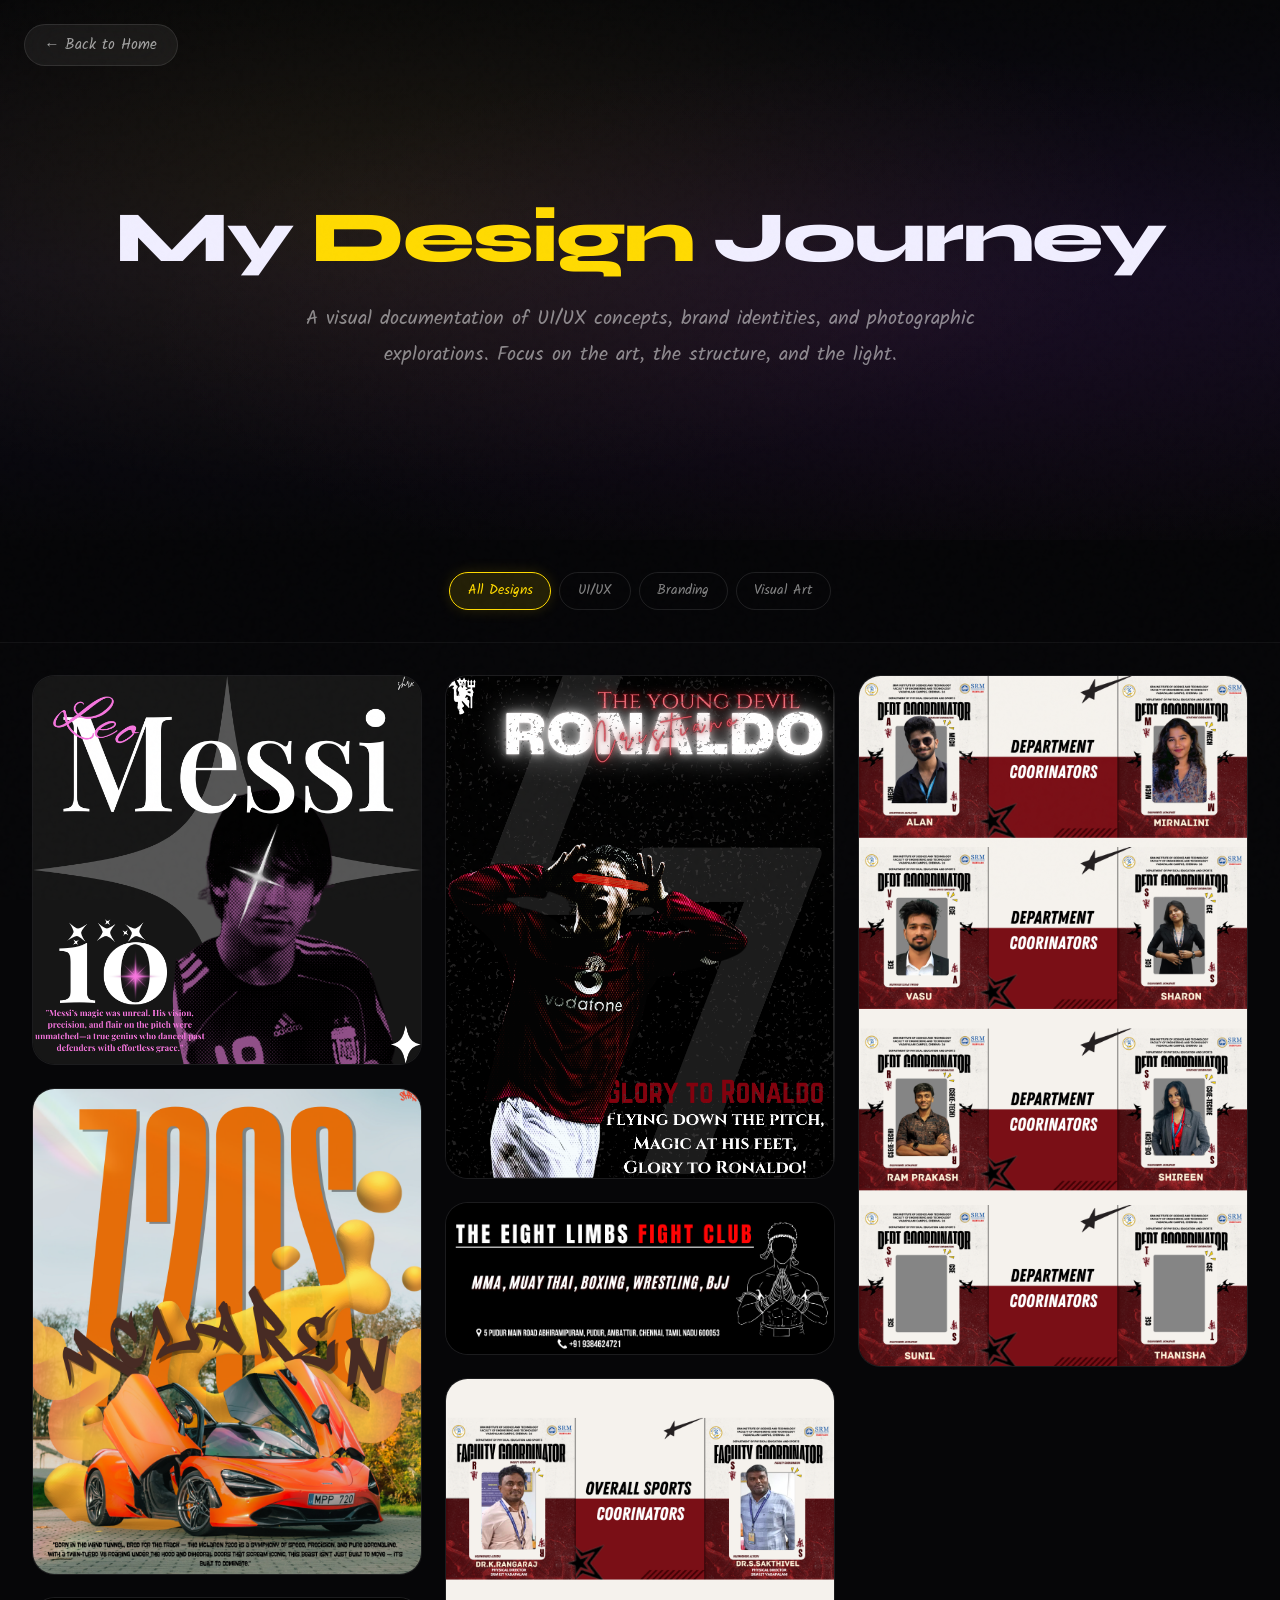
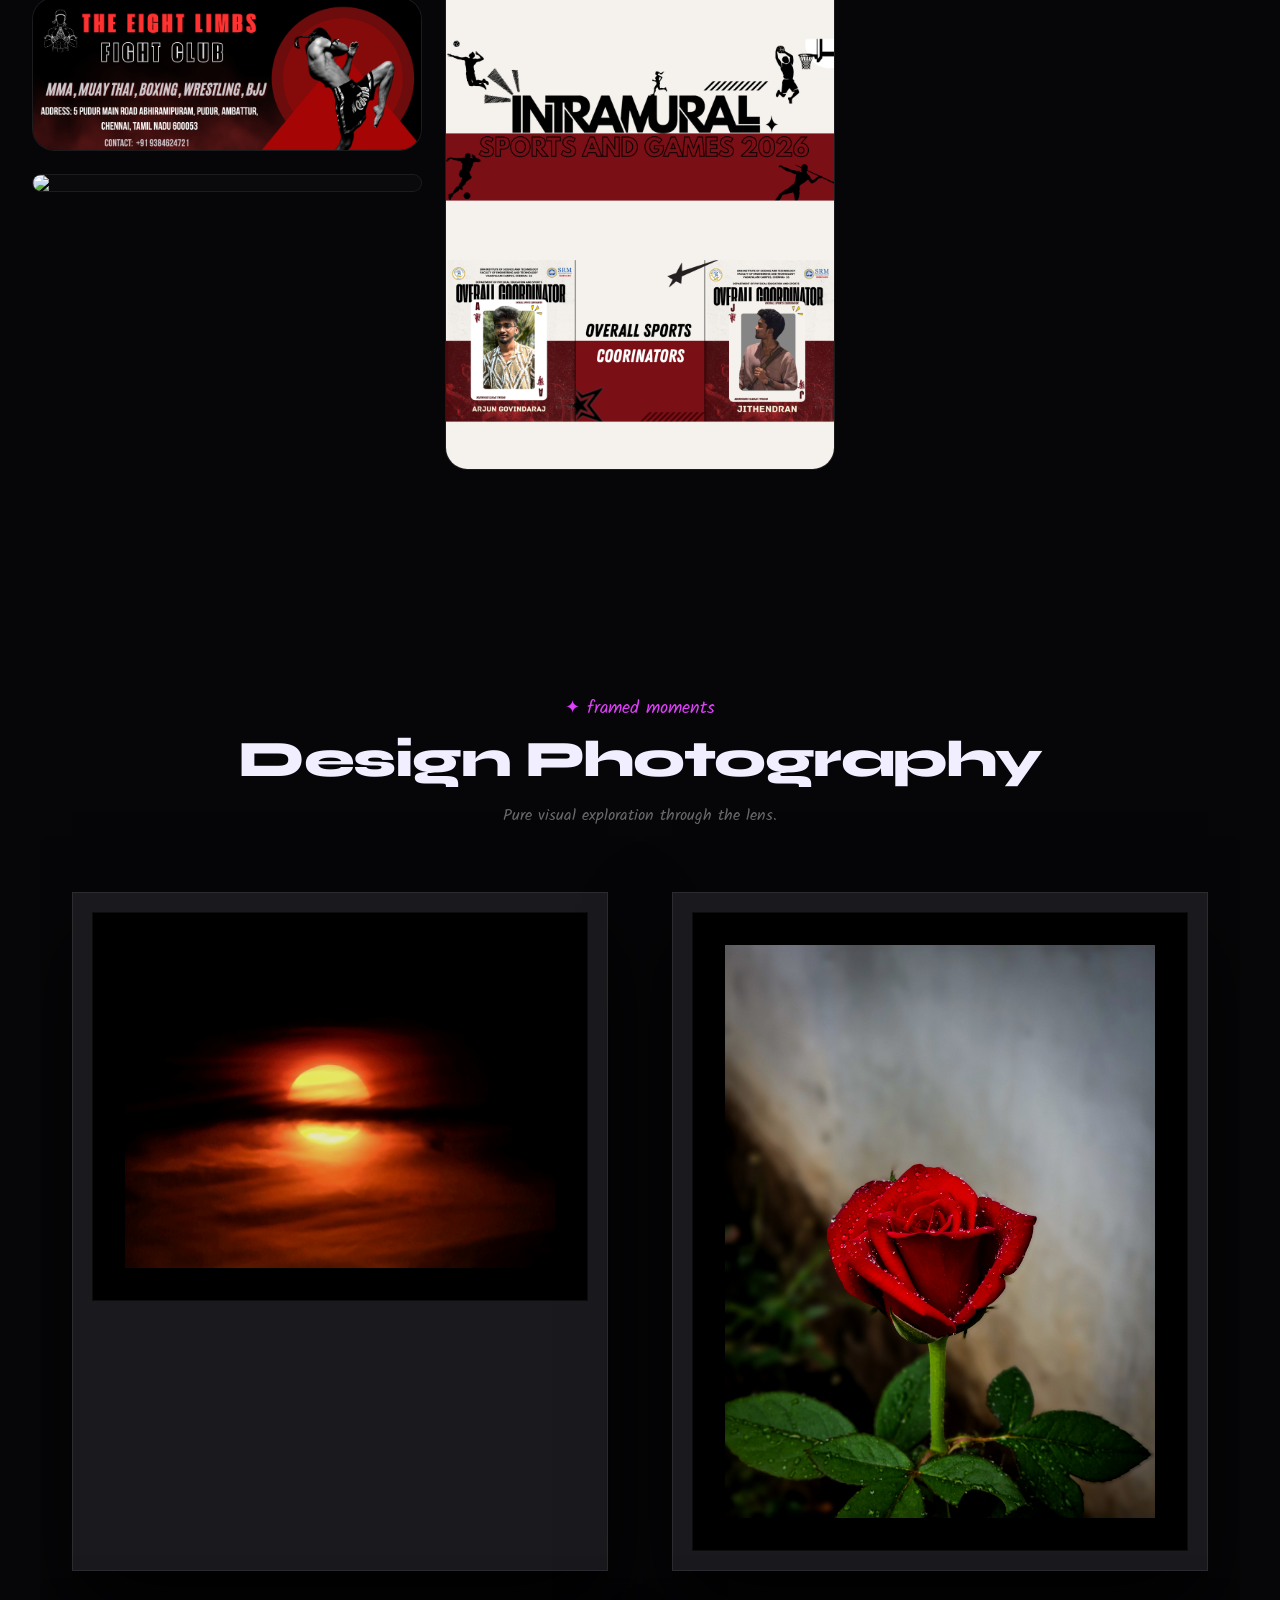
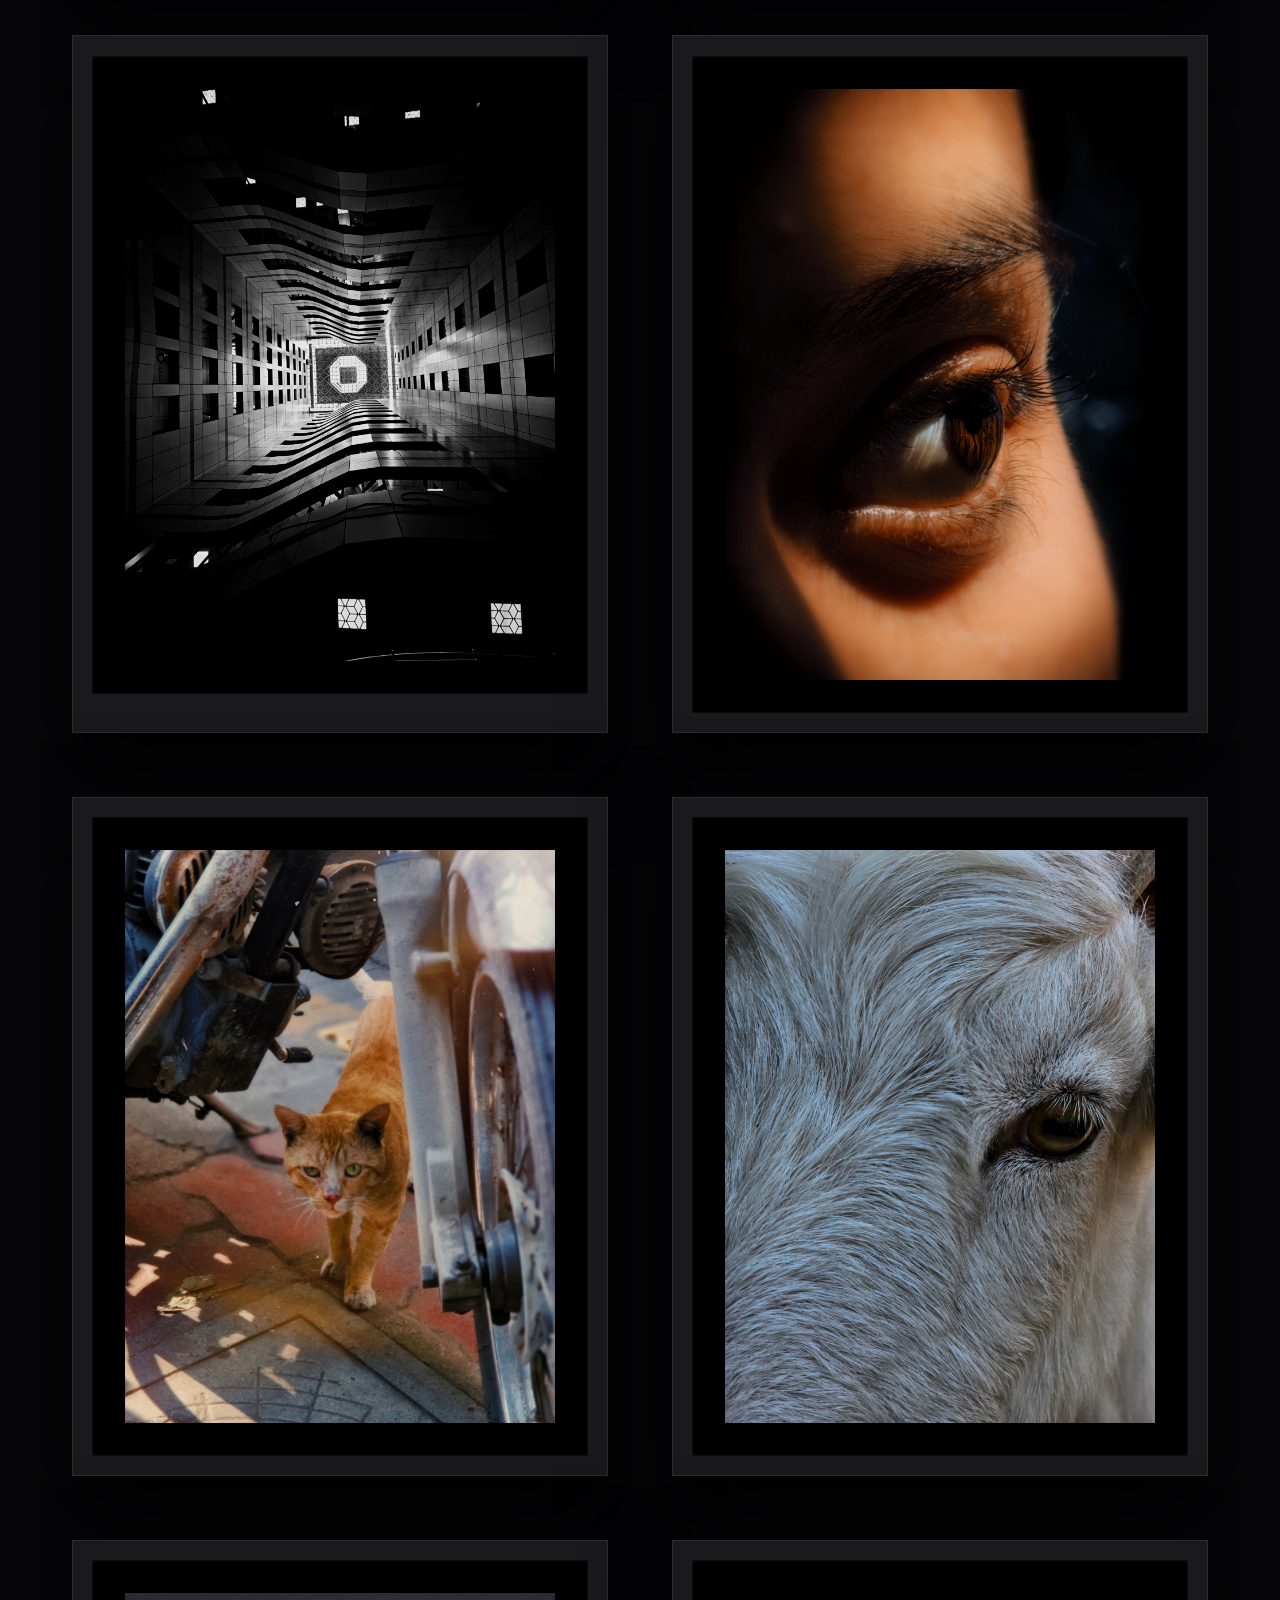
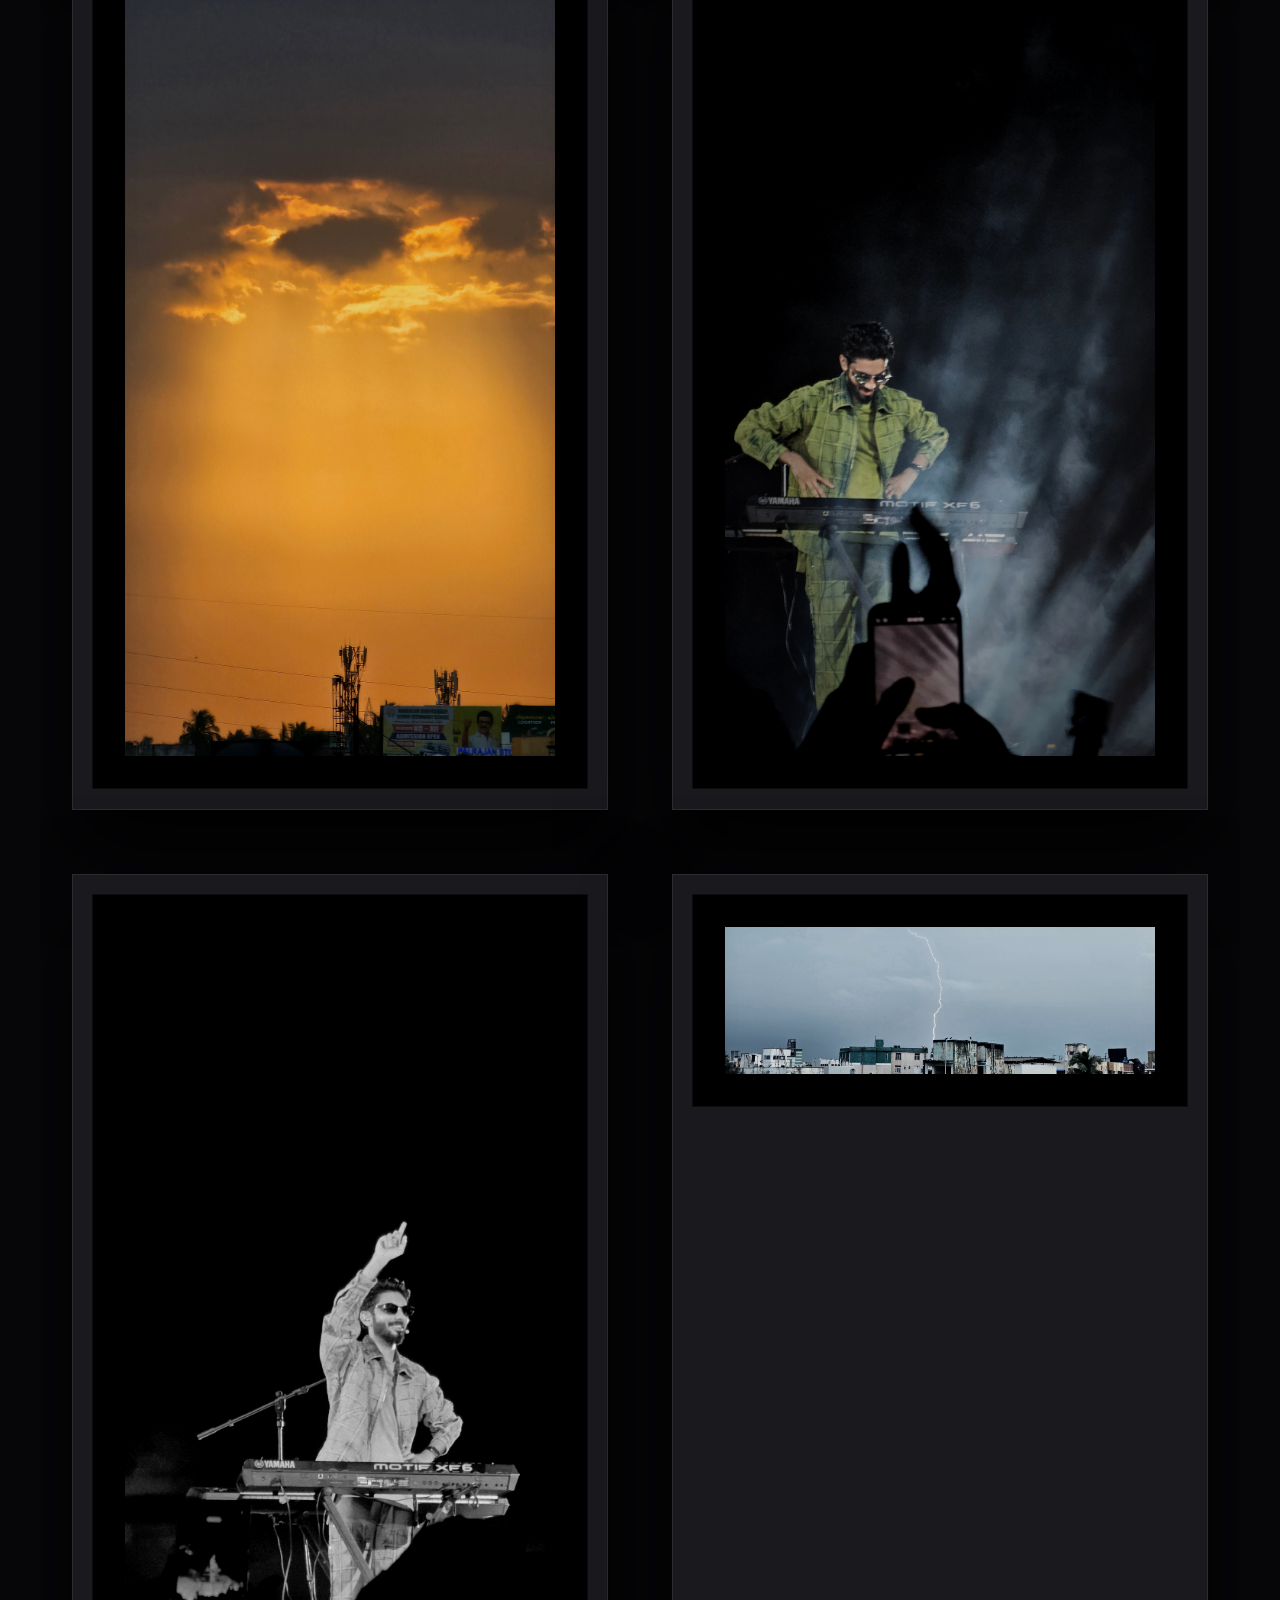
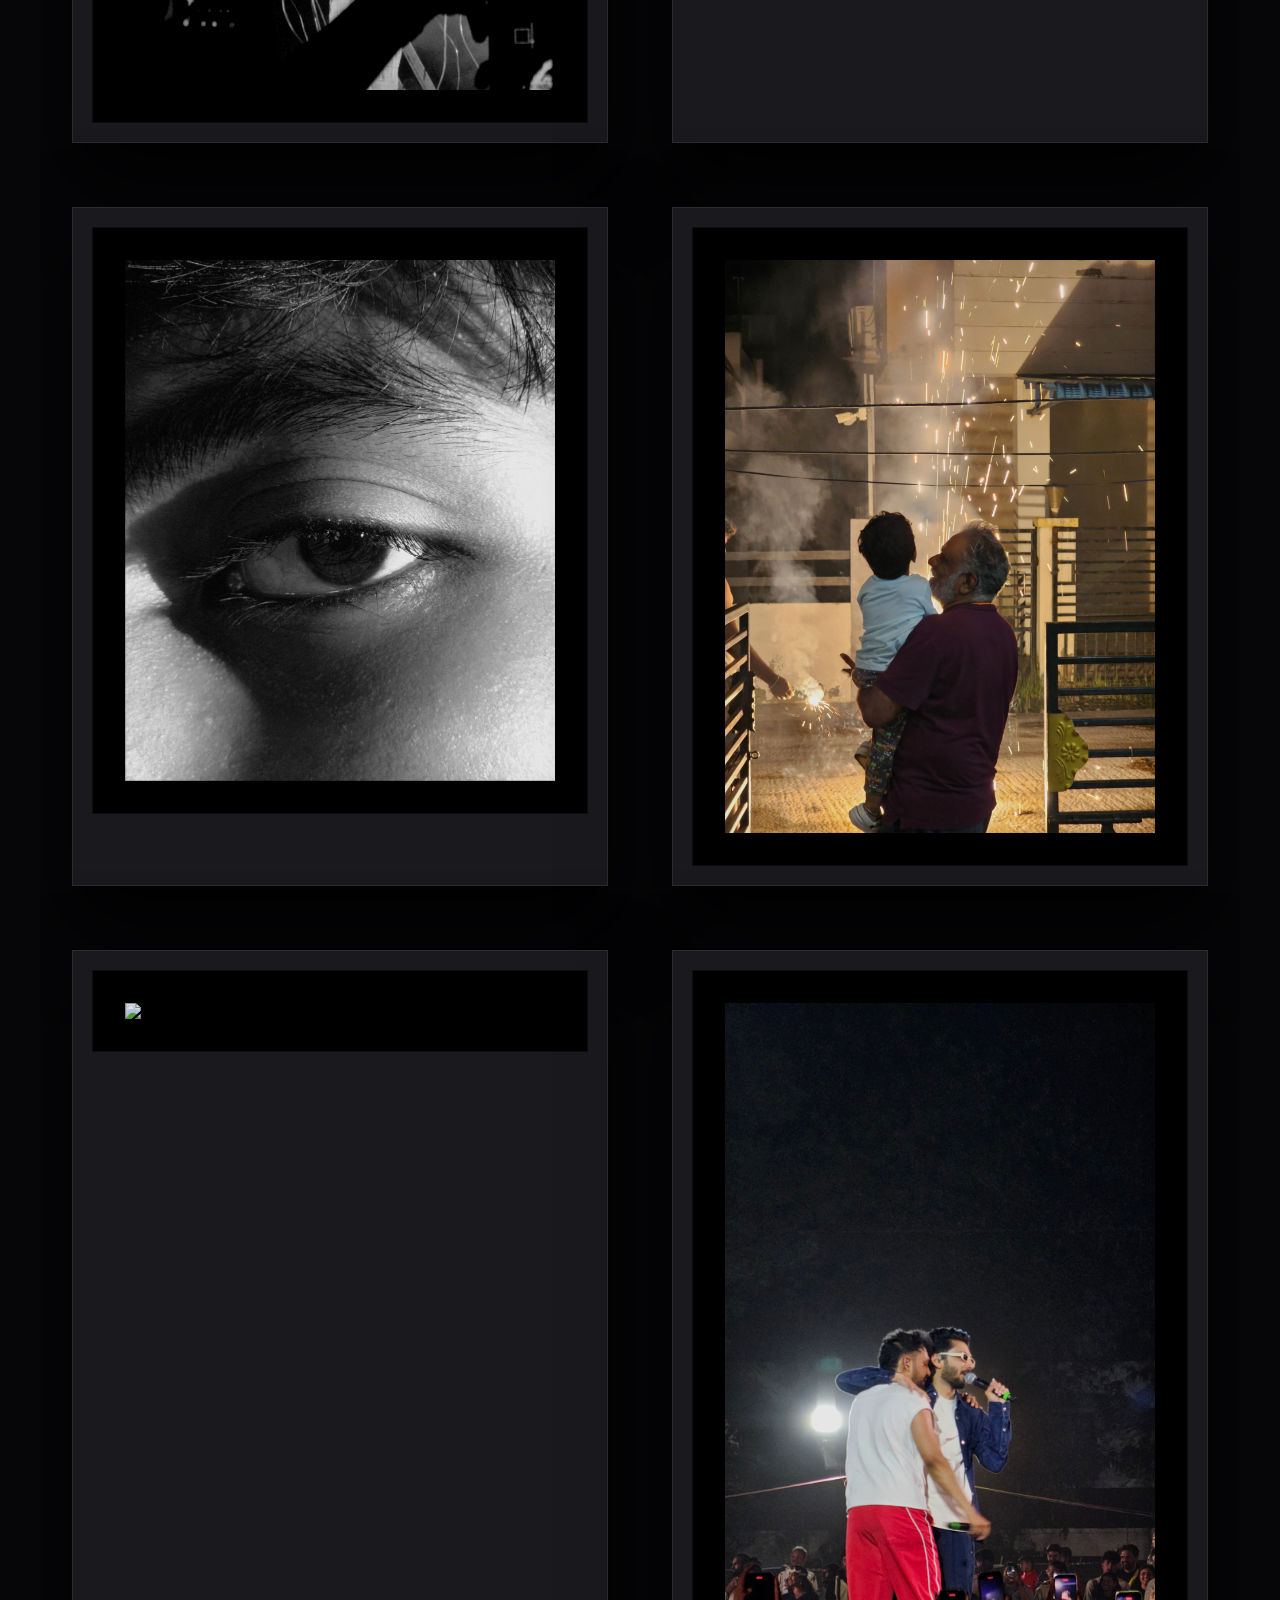
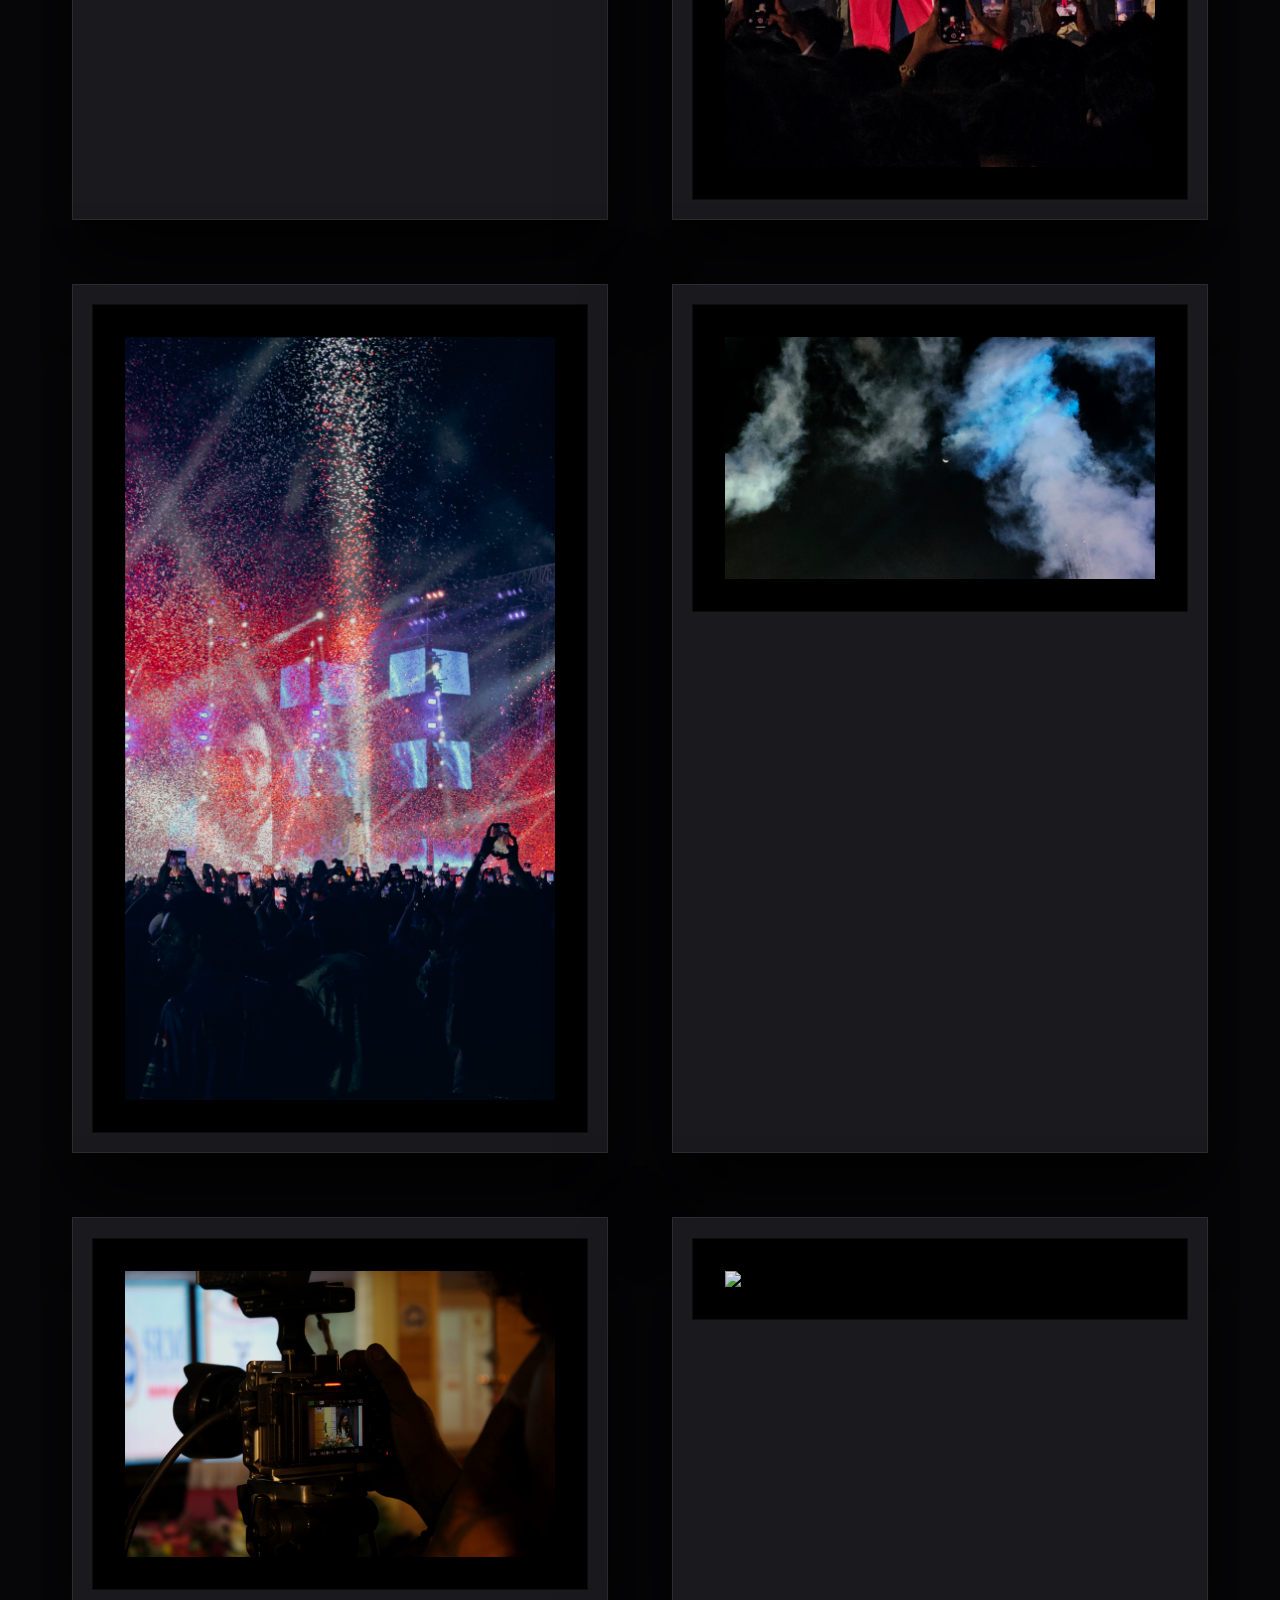
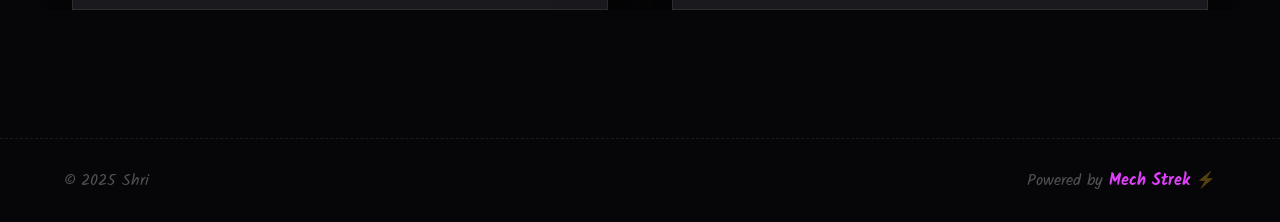
==== designs.html @ 0ef5776b "first commit" ====
<!DOCTYPE html>
<html lang="en">

<head>
  <meta charset="UTF-8">
  <meta name="viewport" content="width=device-width, initial-scale=1.0">
  <title>Shri — Design Portfolio</title>
  <meta name="description" content="Explore Shri's design portfolio — UI/UX projects, brand identities, and visual explorations.">
  <link href="https://fonts.googleapis.com/css2?family=Kalam:wght@400;700&family=Syne:wght@500;700;800&display=swap" rel="stylesheet">
  <link rel="stylesheet" href="style.css">
  <style>
    /* ═══ DESIGN PAGE SPECIFIC ═══ */
    .design-hero {
      min-height: 60vh;
      display: flex;
      align-items: center;
      justify-content: center;
      text-align: center;
      position: relative;
      overflow: hidden;
      background: linear-gradient(180deg, #060608 0%, #0d0a18 50%, #060608 100%);
    }
    .design-hero::before {
      content: '';
      position: absolute;
      inset: 0;
      background: radial-gradient(ellipse at 30% 40%, rgba(255,218,0,.08) 0%, transparent 60%),
                  radial-gradient(ellipse at 70% 60%, rgba(224,64,251,.06) 0%, transparent 60%);
    }
    .design-hero-inner {
      position: relative;
      z-index: 10;
      padding: 6rem 2rem 4rem;
      animation: fadeSlideUp .8s ease .3s both;
    }
    .design-hero-inner h1 {
      font-family: 'Syne', sans-serif;
      font-size: clamp(2.5rem, 6vw, 4.5rem);
      font-weight: 800;
      letter-spacing: -.03em;
      line-height: 1.08;
      margin-bottom: 1.5rem;
    }
    .design-hero-inner p {
      font-family: 'Kalam', cursive;
      font-size: 1.25rem;
      color: rgba(255,255,255,.5);
      max-width: 700px;
      margin: 0 auto;
      line-height: 1.8;
    }
    .back-link {
      position: fixed;
      top: 1.5rem;
      left: 1.5rem;
      z-index: 200;
      display: inline-flex;
      align-items: center;
      gap: .4rem;
      padding: .5rem 1.2rem;
      border-radius: 100px;
      background: rgba(255,255,255,.06);
      border: 1.5px solid rgba(255,255,255,.1);
      backdrop-filter: blur(20px);
      font-family: 'Kalam', cursive;
      font-size: .95rem;
      color: rgba(255,255,255,.6);
      text-decoration: none;
      transition: all .25s ease;
    }
    .back-link:hover {
      background: rgba(255,255,255,.12);
      color: #fff;
      border-color: rgba(255,255,255,.25);
    }

    /* ═══ FILTER TABS ═══ */
    .filter-bar {
      display: flex;
      justify-content: center;
      gap: .5rem;
      padding: 2rem 1rem;
      flex-wrap: wrap;
      position: sticky;
      top: 0;
      z-index: 100;
      background: rgba(6,6,8,.85);
      backdrop-filter: blur(20px);
      border-bottom: 1px solid rgba(255,255,255,.05);
    }
    .filter-tab {
      padding: .4rem 1.1rem;
      border-radius: 100px;
      border: 1.5px solid rgba(255,255,255,.1);
      background: transparent;
      color: rgba(255,255,255,.5);
      font-family: 'Kalam', cursive;
      font-size: .9rem;
      cursor: pointer;
      transition: all .25s ease;
    }
    .filter-tab:hover {
      border-color: rgba(255,218,0,.4);
      color: #ffda00;
    }
    .filter-tab.active {
      background: rgba(255,218,0,.12);
      border-color: #ffda00;
      color: #ffda00;
      box-shadow: 0 0 14px rgba(255,218,0,.15);
    }

    /* ═══ MASONRY GRID ═══ */
    .design-gallery {
      max-width: 1300px;
      margin: 0 auto;
      padding: 2rem 2rem 6rem;
      columns: 3;
      column-gap: 1.4rem;
    }
    .design-card {
      break-inside: avoid;
      margin-bottom: 1.4rem;
      border: 1.5px solid rgba(255,255,255,.07);
      border-radius: 1.4rem;
      overflow: hidden;
      background: rgba(255,255,255,.02);
      transition: all .35s cubic-bezier(.23,1,.32,1);
      cursor: pointer;
      position: relative;
    }
    .design-card:hover {
      border-color: rgba(255,218,0,.3);
      transform: translateY(-6px);
      box-shadow: 0 20px 50px rgba(0,0,0,.4), 0 0 30px rgba(255,218,0,.06);
    }

    .design-visual {
      position: relative;
      overflow: hidden;
    }
    .design-visual img {
      width: 100%;
      display: block;
      transition: transform .6s cubic-bezier(.23,1,.32,1);
    }
    .design-card:hover .design-visual img {
      transform: scale(1.08);
    }

    /* ═══ PHOTO SECTION & FRAMES ═══ */
    .photo-section {
      max-width: 1200px;
      margin: 8rem auto;
      padding: 0 2rem;
    }
    .photo-grid {
      display: grid;
      grid-template-columns: repeat(auto-fill, minmax(340px, 1fr));
      gap: 4rem;
      margin-top: 4rem;
    }
    .photo-frame {
      background: #1a1a1e;
      padding: 1.2rem;
      border: 1px solid rgba(255,255,255,0.08);
      box-shadow: 0 40px 80px rgba(0,0,0,0.7);
      transition: all .5s cubic-bezier(0.23, 1, 0.32, 1);
      position: relative;
    }
    .photo-frame:hover {
      transform: translateY(-15px) scale(1.02) rotate(1deg);
      border-color: rgba(255,218,0,0.2);
    }
    .photo-inner {
      position: relative;
      background: #000;
      padding: 2rem;
      border: 1px solid rgba(255,255,255,0.05);
      overflow: hidden;
    }
    .photo-inner::after {
      content: '';
      position: absolute;
      inset: 0;
      box-shadow: inset 0 0 40px rgba(0,0,0,0.4);
      pointer-events: none;
    }
    .photo-frame img {
      width: 100%;
      height: auto;
      display: block;
      transition: all .6s ease;
      filter: contrast(1.05) brightness(0.9);
    }
    .photo-frame:hover img {
      filter: contrast(1.1) brightness(1.1);
      transform: scale(1.03);
    }

    /* ═══ RESPONSIVE ═══ */
    @media (max-width: 900px) {
      .design-gallery { columns: 2; padding: 2rem 1.5rem; }
      .photo-grid { grid-template-columns: repeat(auto-fill, minmax(280px, 1fr)); gap: 2.5rem; }
      .design-hero-inner { padding: 6rem 1.5rem 3rem; }
    }
    @media (max-width: 768px) {
      .back-link {
        top: auto;
        bottom: 1.5rem;
        left: 50%;
        transform: translateX(-50%);
        box-shadow: 0 10px 30px rgba(0,0,0,0.4);
      }
    }
    @media (max-width: 600px) {
      .design-gallery { columns: 1; padding: 1rem; }
      .design-hero-inner { padding: 5rem 1.2rem 3rem; }
      .design-hero-inner h1 { font-size: 2.5rem; }
      .photo-grid { grid-template-columns: 1fr; gap: 2rem; }
      .photo-frame { padding: 0.8rem; }
      .photo-inner { padding: 1.2rem; }
    }
  </style>
</head>

<body>
  <a href="index.html" class="back-link">← Back to Home</a>

  <!-- HERO -->
  <section class="design-hero">
    <div class="design-hero-inner">
      <h1>My <span style="color:#ffda00">Design</span> Journey</h1>
      <p>A visual documentation of UI/UX concepts, brand identities, and photographic explorations. Focus on the art, the structure, and the light.</p>
    </div>
  </section>

  <!-- FILTER -->
  <div class="filter-bar">
    <button class="filter-tab active" data-filter="all">All Designs</button>
    <button class="filter-tab" data-filter="uiux">UI/UX</button>
    <button class="filter-tab" data-filter="brand">Branding</button>
    <button class="filter-tab" data-filter="visual">Visual Art</button>
  </div>

  <!-- GALLERY -->
  <div class="design-gallery" id="design-gallery"></div>

  <!-- PHOTO SECTION -->
  <section class="photo-section">
    <div style="text-align: center; margin-bottom: 3rem;">
      <p class="sec-label">✦ framed moments</p>
      <h2 class="sec-title" style="margin-bottom: 1rem;">Design Photography</h2>
      <p style="color: rgba(255,255,255,0.4); font-family: 'Kalam', cursive;">Pure visual exploration through the lens.</p>
    </div>
    <div class="photo-grid" id="photo-grid"></div>
  </section>

  <footer>
    <span>© 2025 Shri</span>
    <span>Powered by <strong style="color:#e040fb">Mech Strek</strong> ⚡</span>
  </footer>

  <script>
    const designs = [
      // REAL ASSETS
      { cat:'visual', img:'designs.photos/Messi.png' },
      { cat:'visual', img:'designs.photos/mclaren.png' },
      { cat:'visual', img:'designs.photos/vidra aala.png' },
      { cat:'brand', img:'designs.photos/hanging banner.png' },
      { cat:'visual', img:'designs.photos/The young devil.png' },
      { cat:'visual', img:'designs.photos/Final.png' },
      { cat:'brand', img:'designs.photos/1.png' },
      { cat:'brand', img:'designs.photos/2.png' },
      
      // PHOTOS
      { cat:'photo', img:'photos1/20241222_173241.jpg' },
      { cat:'photo', img:'photos1/20241230_102527.jpg' },
      { cat:'photo', img:'photos1/20250131_103643(0).jpg' },
      { cat:'photo', img:'photos1/20250203_152946.jpg' },
      { cat:'photo', img:'photos1/20250310_164525.jpg' },
      { cat:'photo', img:'photos1/20250621_140649.jpg' },
      { cat:'photo', img:'photos1/20250716_180729.jpg' },
      { cat:'photo', img:'photos1/20250823_210534.jpg' },
      { cat:'photo', img:'photos1/20250823_210929.jpg' },
      { cat:'photo', img:'photos1/20251006_162148.jpg' },
      { cat:'photo', img:'photos1/20251015_185404.jpg' },
      { cat:'photo', img:'photos1/20251018_203905.jpg' },
      { cat:'photo', img:'photos1/20251217_173001.jpg' },
      { cat:'photo', img:'photos1/20260307_213810(1).jpg' },
      { cat:'photo', img:'photos1/20260308_090333.jpg' },
      { cat:'photo', img:'photos1/20260322_193114.jpg' },
      { cat:'photo', img:'photos1/IMG_1896.JPG' },
      { cat:'photo', img:'photos1/retouch_2025031521580637.jpg' },
    ];

    const gallery = document.getElementById('design-gallery');
    const photoGrid = document.getElementById('photo-grid');

    function renderDesigns(filter) {
      gallery.innerHTML = '';
      const nonPhotos = designs.filter(d => d.cat !== 'photo');
      const filtered = filter === 'all' ? nonPhotos : nonPhotos.filter(d => d.cat === filter);
      
      filtered.forEach((d, i) => {
        const card = document.createElement('div');
        card.className = 'design-card';
        card.style.animation = `fadeSlideUp .6s ease ${i * 0.08}s both`;
        
        card.innerHTML = `
          <div class="design-visual">
            <img src="${d.img}" loading="lazy">
          </div>`;
        gallery.appendChild(card);
      });
    }

    function renderPhotos() {
        photoGrid.innerHTML = '';
        const photos = designs.filter(d => d.cat === 'photo');
        photos.forEach((p, i) => {
            const frame = document.createElement('div');
            frame.className = 'photo-frame';
            frame.style.animation = `fadeSlideUp .8s ease ${i * 0.12}s both`;
            
            frame.innerHTML = `
                <div class="photo-inner">
                    <img src="${p.img}" loading="lazy">
                </div>
            `;
            photoGrid.appendChild(frame);
        });
    }

    renderDesigns('all');
    renderPhotos();

    // Filter tabs
    document.querySelectorAll('.filter-tab').forEach(tab => {
      tab.addEventListener('click', () => {
        document.querySelectorAll('.filter-tab').forEach(t => t.classList.remove('active'));
        tab.classList.add('active');
        renderDesigns(tab.dataset.filter);
      });
    });

    // Interaction effects
    gallery.addEventListener('mousemove', e => {
      const card = e.target.closest('.design-card');
      if (!card) return;
      const r = card.getBoundingClientRect();
      const x = (e.clientX - r.left) / r.width;
      const y = (e.clientY - r.top) / r.height;
      card.style.transform = `translateY(-6px) perspective(600px) rotateX(${(y-.5)*-6}deg) rotateY(${(x-.5)*6}deg)`;
    });
    gallery.addEventListener('mouseleave', e => {
      const card = e.target.closest('.design-card');
      if (card) card.style.transform = '';
    }, true);
  </script>
</body>
</html>
---- style.css ----
/* ═══════════════════════════════════════════════════
   RESET & BASE
   ═══════════════════════════════════════════════════ */
*,*::before,*::after{box-sizing:border-box;margin:0;padding:0}
html{scroll-behavior:smooth}
body{
  background:#060608;
  color:#f0eeff;
  font-family:'Syne',sans-serif;
  overflow-x:hidden;
}

/* ─── CURSOR ─── */
#dot,#ring{
  position:fixed;border-radius:50%;
  pointer-events:none;z-index:9999;
  top:0;left:0;will-change:transform;
  transition:width .25s, height .25s, margin .25s, border-color .25s;
}
#dot{width:10px;height:10px;background:#fff;margin:-5px 0 0 -5px;mix-blend-mode:difference}
#ring{width:36px;height:36px;border:1.5px solid rgba(255,255,255,.4);margin:-18px 0 0 -18px}

/* ─── PARTICLE TRAIL OVERLAY ─── */
#trail-canvas{
  position:fixed;inset:0;width:100%;height:100%;
  pointer-events:none;z-index:9998;
}

/* ─── NAV ─── */
nav{
  position:fixed;top:1.4rem;left:50%;transform:translateX(-50%);
  z-index:200;display:flex;gap:.35rem;
  background:rgba(255,255,255,.05);
  border:1.5px solid rgba(255,255,255,.08);
  border-radius:100px;padding:.45rem .75rem;
  backdrop-filter:blur(24px);-webkit-backdrop-filter:blur(24px);
  box-shadow:0 8px 32px rgba(0,0,0,.3);
}
nav a{
  padding:.35rem .95rem;border-radius:100px;
  font-family:'Syne',sans-serif;font-size:.8rem;font-weight:700;
  color:rgba(255,255,255,.5);text-decoration:none;
  transition:all .25s ease;white-space:nowrap;
}
nav a:hover{background:rgba(255,255,255,.13);color:#fff}
nav a.nav-active{
  background:rgba(224,64,251,.15);
  color:#e040fb;
  box-shadow:0 0 14px rgba(224,64,251,.2);
}

/* ═══════════════════════════════════════════════════
   HERO
   ═══════════════════════════════════════════════════ */
#hero{position:relative;height:100vh;min-height:600px;overflow:hidden;display:flex;align-items:center}
#cv{position:absolute;inset:0;width:100%;height:100%}
.sparks{position:absolute;inset:0;pointer-events:none}
.sp{position:absolute;background:#fff;border-radius:50%;animation:twink var(--d,3s) var(--dl,0s) ease-in-out infinite}
@keyframes twink{0%,100%{opacity:0;transform:scale(.4)}50%{opacity:.8;transform:scale(1)}}

.hero-inner{
  position:relative;z-index:10;
  padding:0 4rem;max-width:1200px;width:100%;
}
.hero-eyebrow{
  font-family:'Kalam',cursive;font-size:1.3rem;
  color:rgba(255,255,255,.5);margin-bottom:.6rem;
  animation:fadeSlideUp .8s ease .3s both;
}
h1.hero-name{
  font-family:'Syne',sans-serif;
  font-size:clamp(3rem,8vw,6.5rem);
  font-weight:800;line-height:1.0;letter-spacing:-.03em;
  color:#fff;margin-bottom:.9rem;
  animation:fadeSlideUp .8s ease .5s both;
}
.hero-sub{
  font-family:'Kalam',cursive;
  font-size:clamp(1.3rem,3vw,2rem);
  color:rgba(255,255,255,.72);
  margin-bottom:2.8rem;
  position:relative;display:inline-block;
  animation:fadeSlideUp .8s ease .7s both;
  min-height:2.5rem;
}
.hero-sub svg{position:absolute;bottom:-10px;left:0;width:100%;overflow:visible}
.hero-btns{display:flex;gap:1rem;flex-wrap:wrap;animation:fadeSlideUp .8s ease .9s both}

/* Typed cursor blink */
#typed-text{
  border-right:2px solid rgba(255,218,0,.7);
  padding-right:4px;
  animation:blink-cursor .75s step-end infinite;
}
@keyframes blink-cursor{50%{border-color:transparent}}

.btn{
  padding:.75rem 1.8rem;border-radius:100px;
  font-family:'Kalam',cursive;font-size:1.1rem;font-weight:700;
  text-decoration:none;display:inline-block;
  transition:transform .18s,box-shadow .18s,background .25s;
  position:relative;overflow:hidden;
}
.btn::after{
  content:'';position:absolute;inset:0;
  background:linear-gradient(120deg,transparent 30%,rgba(255,255,255,.15) 50%,transparent 70%);
  transform:translateX(-100%);
  transition:transform .5s ease;
}
.btn:hover::after{transform:translateX(100%)}
.btn:hover{transform:translateY(-3px) rotate(-1deg)}
.btn-w{background:#fff;color:#000;box-shadow:4px 4px 0 rgba(255,255,255,.25)}
.btn-w:hover{box-shadow:6px 6px 0 rgba(255,255,255,.35)}
.btn-o{background:transparent;color:#fff;border:2px solid rgba(255,255,255,.35);box-shadow:4px 4px 0 rgba(255,255,255,.08)}
.btn-o:hover{border-color:rgba(255,255,255,.75)}

/* Entrance animations */
@keyframes fadeSlideUp{
  from{opacity:0;transform:translateY(30px)}
  to{opacity:1;transform:translateY(0)}
}

.doodle-char{
  position:absolute;bottom:0;right:4rem;
  width:clamp(150px,20vw,295px);z-index:10;
  transition:filter .3s ease;
  cursor:pointer;
}
.doodle-char:hover{
  filter:drop-shadow(0 0 20px rgba(224,64,251,.4));
}

.scroll-hint{
  position:absolute;bottom:2rem;left:50%;transform:translateX(-50%);
  z-index:10;display:flex;flex-direction:column;align-items:center;gap:.4rem;
  animation:fadeSlideUp 1s ease 1.2s both;
}
.scroll-hint span{font-family:'Kalam',cursive;font-size:.9rem;color:rgba(255,255,255,.35)}
.scroll-line{width:1px;height:32px;background:linear-gradient(to bottom,rgba(255,255,255,.4),transparent);animation:sline 2s ease-in-out infinite}
@keyframes sline{0%{transform:scaleY(0);transform-origin:top}50%{transform:scaleY(1);transform-origin:top}51%{transform:scaleY(1);transform-origin:bottom}100%{transform:scaleY(0);transform-origin:bottom}}

/* ═══════════════════════════════════════════════════
   DIVIDER
   ═══════════════════════════════════════════════════ */
.dv{width:100%;height:1px;background:linear-gradient(90deg,transparent,rgba(255,255,255,.08),transparent)}

/* ═══════════════════════════════════════════════════
   SECTION COMMONS
   ═══════════════════════════════════════════════════ */
section{position:relative;overflow:hidden}
.wrap{max-width:1200px;margin:0 auto;padding:7rem 4rem}
.sec-label{
  font-family:'Kalam',cursive;font-size:1.1rem;color:#e040fb;margin-bottom:.6rem;
}
.sec-title{
  font-family:'Syne',sans-serif;
  font-size:clamp(2rem,4.5vw,3.2rem);font-weight:800;
  letter-spacing:-.03em;line-height:1.08;margin-bottom:3.5rem;
}
.blob{position:absolute;border-radius:50%;pointer-events:none;filter:blur(90px);transition:transform .8s ease}

/* ═══════════════════════════════════════════════════
   SCROLL REVEAL SYSTEM
   ═══════════════════════════════════════════════════ */
.reveal{
  opacity:0;
  transform:translateY(40px);
  transition:opacity .7s cubic-bezier(.23,1,.32,1), transform .7s cubic-bezier(.23,1,.32,1);
}
.reveal.revealed{
  opacity:1;
  transform:translateY(0);
}

/* ═══════════════════════════════════════════════════
   STATS BAR
   ═══════════════════════════════════════════════════ */
.stats-bar{
  display:flex;
  justify-content:center;
  gap:3rem;
  padding:2rem 0;
  flex-wrap:wrap;
}
.stat-item{
  text-align:center;
  position:relative;
}
.stat-number{
  font-family:'Syne',sans-serif;
  font-size:2.5rem;
  font-weight:800;
  background:linear-gradient(135deg,#e040fb,#00e5ff);
  -webkit-background-clip:text;
  -webkit-text-fill-color:transparent;
  background-clip:text;
}
.stat-label{
  font-family:'Kalam',cursive;
  font-size:1rem;
  color:rgba(255,255,255,.4);
  margin-top:.2rem;
}
.stat-item::after{
  content:'';position:absolute;
  right:-1.5rem;top:50%;transform:translateY(-50%);
  width:1px;height:40px;
  background:rgba(255,255,255,.1);
}
.stat-item:last-child::after{display:none}

/* ═══════════════════════════════════════════════════
   ABOUT
   ═══════════════════════════════════════════════════ */
.about-grid{display:grid;grid-template-columns:1fr 1.4fr;gap:5rem;align-items:center}
.orb-col{display:flex;flex-direction:column;align-items:center;gap:1.75rem}
.orb{
  width:255px;height:255px;border-radius:50%;
  border:2.5px dashed rgba(255,255,255,.17);
  display:flex;align-items:center;justify-content:center;position:relative;
  animation:spin 14s linear infinite;
}
@keyframes spin{to{transform:rotate(360deg)}}
.orb-inner{animation:spin 14s linear infinite reverse}
.orb-ring{position:absolute;inset:-13px;border-radius:50%;border:1.5px dashed rgba(224,64,251,.26);animation:spin 9s linear infinite reverse}
.tag-row{display:flex;flex-wrap:wrap;gap:.55rem;justify-content:center}
.atag{
  display:inline-flex;align-items:center;gap:.32rem;
  padding:.3rem .85rem;border-radius:100px;
  border:1.8px solid var(--tc);background:var(--bg);
  font-family:'Kalam',cursive;font-size:.92rem;color:var(--tc);
  transition:transform .18s,box-shadow .18s;
  cursor:default;
}
.atag:hover{transform:rotate(-2deg) scale(1.06);box-shadow:0 0 12px var(--tc)}
.about-text p{font-size:1rem;color:rgba(240,238,255,.52);line-height:1.85;font-weight:500;margin-bottom:1.1rem}
.chips{display:flex;flex-wrap:wrap;gap:.48rem;margin-top:.5rem}
.chip{
  padding:.28rem .82rem;border:1.5px dashed rgba(255,255,255,.17);border-radius:100px;
  font-family:'Kalam',cursive;font-size:.88rem;color:rgba(255,255,255,.68);
  background:rgba(255,255,255,.03);
  transition:all .25s ease;
  cursor:default;
}
.chip:hover{
  border-color:#e040fb;color:#e040fb;
  transform:rotate(-1.5deg) scale(1.05);
  box-shadow:0 0 16px rgba(224,64,251,.2);
  background:rgba(224,64,251,.06);
}

/* ═══════════════════════════════════════════════════
   WORK
   ═══════════════════════════════════════════════════ */
.work-grid{display:grid;grid-template-columns:1fr 1fr;gap:1.4rem}
.wcard{
  border:1.5px solid rgba(255,255,255,.07);border-radius:1.4rem;overflow:hidden;
  background:rgba(255,255,255,.025);
  transition:transform .3s,border-color .3s,box-shadow .3s;
  transform-style:preserve-3d;
  cursor:pointer;
}
.wcard:hover{border-color:rgba(255,255,255,.18);box-shadow:0 24px 50px rgba(0,0,0,.35)}
.wvis{height:220px;overflow:hidden;position:relative}
.wvis::after{
  content:'';position:absolute;inset:0;
  background:linear-gradient(to bottom,transparent 60%,rgba(6,6,8,.4));
  pointer-events:none;
}
.wvis svg{width:100%;height:100%;display:block}
.wbody{padding:1.4rem}
.wtag{font-family:'Kalam',cursive;font-size:.95rem;margin-bottom:.35rem}
.wtitle{font-family:'Syne',sans-serif;font-size:1.15rem;font-weight:700;margin-bottom:.4rem}
.wdesc{font-size:.875rem;color:rgba(240,238,255,.52);line-height:1.65;margin-bottom:.9rem}
.warr{
  font-family:'Kalam',cursive;font-size:1rem;color:#ffda00;
  display:inline-flex;align-items:center;gap:.3rem;
  transition:gap .18s,color .18s;
}
.wcard:hover .warr{gap:.6rem;color:#fff}

/* Shimmer on work card hover */
.wcard::before{
  content:'';position:absolute;top:0;left:-100%;width:100%;height:100%;
  background:linear-gradient(90deg,transparent,rgba(255,255,255,.04),transparent);
  transition:left .6s ease;z-index:1;pointer-events:none;
}
.wcard:hover::before{left:100%}

/* ═══════════════════════════════════════════════════
   PROJECTS
   ═══════════════════════════════════════════════════ */
.proj-grid{display:grid;grid-template-columns:repeat(3,1fr);gap:1.2rem}
.pcard{
  border:1.8px dashed rgba(255,255,255,.1);border-radius:1.2rem;padding:1.6rem;
  background:rgba(255,255,255,.02);
  transition:transform .28s,border-color .28s,background .28s;
  transform-style:preserve-3d;
  position:relative;overflow:hidden;
}
.pcard:hover{transform:translateY(-5px);border-color:rgba(0,229,255,.35);background:rgba(0,229,255,.04)}
.pico{margin-bottom:.9rem}
.ptitle{font-family:'Syne',sans-serif;font-size:1.05rem;font-weight:700;margin-bottom:.4rem}
.pdesc{font-size:.85rem;color:rgba(240,238,255,.52);line-height:1.65;margin-bottom:1.1rem}
.ptags{display:flex;flex-wrap:wrap;gap:.35rem;margin-bottom:1rem}
.ptag{
  padding:.18rem .6rem;border:1px solid rgba(255,255,255,.12);border-radius:100px;
  font-size:.7rem;font-weight:600;color:rgba(255,255,255,.42);
  transition:all .2s ease;
}
.pcard:hover .ptag{border-color:rgba(0,229,255,.3);color:rgba(0,229,255,.7)}
.plnk{font-family:'Kalam',cursive;font-size:.95rem;color:#00e5ff;border-bottom:1px dashed #00e5ff;text-decoration:none;transition:color .18s}
.plnk:hover{color:#fff}

/* ═══════════════════════════════════════════════════
   STICKMAN PLAYGROUND
   ═══════════════════════════════════════════════════ */
.playground-section{
  background:linear-gradient(180deg,#060608 0%,#0a0a18 50%,#060608 100%);
  position:relative;overflow:hidden;
}
.stickman-canvas-wrap{
  position:relative;
  border:1.5px dashed rgba(255,255,255,.08);
  border-radius:1.8rem;
  overflow:hidden;
  background:rgba(255,255,255,.015);
  backdrop-filter:blur(4px);
  box-shadow:0 20px 60px rgba(0,0,0,.3),inset 0 1px 0 rgba(255,255,255,.05);
}
.stickman-canvas{
  display:block;
  width:100%;
  cursor:crosshair;
}
.playground-controls{
  display:flex;gap:.6rem;justify-content:center;flex-wrap:wrap;
  padding:1rem 1.2rem;border-top:1px dashed rgba(255,255,255,.06);
}
.pg-btn{
  padding:.45rem 1.1rem;border-radius:100px;
  border:1.5px solid rgba(255,255,255,.12);background:rgba(255,255,255,.04);
  color:rgba(255,255,255,.7);font-family:'Kalam',cursive;font-size:.9rem;
  cursor:pointer;transition:all .25s ease;
}
.pg-btn:hover{
  background:rgba(224,64,251,.12);border-color:#e040fb;color:#fff;
  transform:translateY(-2px);box-shadow:0 4px 18px rgba(224,64,251,.2);
}
.playground-hint{
  text-align:center;
  padding:.8rem 1rem;
  border-top:1px dashed rgba(255,255,255,.06);
  font-family:'Kalam',cursive;
  font-size:.88rem;
  color:rgba(255,255,255,.2);
}

/* ═══════════════════════════════════════════════════
   DESIGN CTA SECTION
   ═══════════════════════════════════════════════════ */
.design-cta-section{
  background:linear-gradient(180deg,#060608,#0d0a18,#060608);
  position:relative;overflow:hidden;
}
.btn-designs{
  background:linear-gradient(135deg,#ffda00,#ff6a1a);color:#000;
  padding:.85rem 2.2rem;font-family:'Syne',sans-serif;font-weight:700;
  font-size:1.05rem;border-radius:100px;display:inline-block;
  box-shadow:0 4px 20px rgba(255,218,0,.25);
  transition:transform .25s,box-shadow .25s;
}
.btn-designs:hover{
  transform:translateY(-4px) scale(1.03);
  box-shadow:0 8px 32px rgba(255,218,0,.35);
}
.nav-designs{
  background:linear-gradient(135deg,rgba(255,218,0,.12),rgba(255,106,26,.12))!important;
  color:#ffda00!important;
}

/* ═══════════════════════════════════════════════════
   PHOTOGRAPHY HORIZONTAL SCROLL
   ═══════════════════════════════════════════════════ */
.photo-scroll-wrap{
  position:relative;
  overflow:hidden;
  margin-top:2.5rem;
}
.photo-scroll-wrap::before,
.photo-scroll-wrap::after{
  content:'';position:absolute;top:0;bottom:0;width:80px;z-index:10;pointer-events:none;
}
.photo-scroll-wrap::before{left:0;background:linear-gradient(to right,#0d0d14,transparent)}
.photo-scroll-wrap::after{right:0;background:linear-gradient(to left,#0d0d14,transparent)}

.photo-track{
  display:flex;
  gap:1rem;
  padding:0.5rem 0 1.5rem;
  width:max-content;
  animation: marquee 40s linear infinite;
}
.photo-track:hover{ animation-play-state:paused; }
@keyframes marquee{
  0%   { transform: translateX(0); }
  100% { transform: translateX(-50%); }
}

.mitem{
  flex:0 0 auto;
  width:300px;
  border-radius:1rem;
  overflow:hidden;
  border:1.5px dashed rgba(255,255,255,.1);
  position:relative;
  transition:transform .28s,border-color .28s,box-shadow .28s;
}
.mitem:hover{
  transform:scale(1.04) rotate(.5deg);
  border-color:rgba(255,255,255,.3);
  box-shadow:0 16px 40px rgba(0,0,0,.3);
}
.mitem:nth-child(even):hover{transform:scale(1.04) rotate(-.5deg)}
.mitem svg,.mitem img{width:100%;display:block;pointer-events:none}

/* ═══════════════════════════════════════════════════
   CONTACT
   ═══════════════════════════════════════════════════ */
.c-inner{max-width:780px;margin:0 auto;text-align:center}
.c-title{
  font-family:'Syne',sans-serif;
  font-size:clamp(2.2rem,5.5vw,4rem);font-weight:800;
  letter-spacing:-.03em;line-height:1.05;margin-bottom:1.2rem;
}
.c-sub{
  font-family:'Kalam',cursive;font-size:1.25rem;
  color:rgba(240,238,255,.52);margin-bottom:3rem;
  display:flex;align-items:center;justify-content:center;gap:.5rem;flex-wrap:wrap;
}
.scards{display:grid;grid-template-columns:repeat(3,1fr);gap:1.1rem;text-align:left}
.scard{
  position:relative;
  border:1.8px dashed rgba(255,255,255,.12);border-radius:1.4rem;
  padding:1.8rem 1.6rem 1.5rem;
  background:rgba(255,255,255,.025);
  text-decoration:none;color:inherit;
  display:flex;flex-direction:column;overflow:hidden;
  transition:all .28s ease;
}
.scard:hover{transform:translateY(-7px) rotate(-.4deg);box-shadow:0 20px 45px rgba(0,0,0,.3)}
.s-em:hover{border-color:#e040fb;background:rgba(224,64,251,.06)}
.s-ig:hover{border-color:#ff6a1a;background:rgba(255,106,26,.06)}
.sico{
  width:48px;height:48px;border-radius:.9rem;
  border:1.5px dashed rgba(255,255,255,.17);
  background:rgba(255,255,255,.05);
  display:flex;align-items:center;justify-content:center;
  margin-bottom:1.1rem;
  transition:all .28s ease;
}
.s-em:hover .sico{background:rgba(224,64,251,.14);border-color:#e040fb;color:#e040fb}
.s-ig:hover .sico{background:rgba(255,106,26,.14);border-color:#ff6a1a;color:#ff6a1a}
.slabel{font-family:'Kalam',cursive;font-size:1.25rem;font-weight:700;margin-bottom:.28rem}
.shandle{font-family:'Syne',sans-serif;font-size:.82rem;font-weight:600;color:rgba(240,238,255,.5);word-break:break-all;flex:1;margin-bottom:1.2rem}
.sarr{font-size:1.25rem;color:rgba(255,255,255,.2);align-self:flex-end;transition:color .28s,transform .28s}
.s-em:hover .sarr{color:#e040fb;transform:translate(3px,-3px)}
.s-ig:hover .sarr{color:#ff6a1a;transform:translate(3px,-3px)}
.ssquig{position:absolute;bottom:.7rem;left:1.4rem;width:70px;height:14px;pointer-events:none}

/* ═══════════════════════════════════════════════════
   FOOTER
   ═══════════════════════════════════════════════════ */
footer{
  padding:1.8rem 4rem;border-top:1px dashed rgba(255,255,255,.08);
  display:flex;align-items:center;justify-content:space-between;
  font-family:'Kalam',cursive;font-size:1rem;color:rgba(255,255,255,.3);
}

/* ═══════════════════════════════════════════════════
   NOISE OVERLAY
   ═══════════════════════════════════════════════════ */
body::after{
  content:'';position:fixed;inset:0;pointer-events:none;z-index:9990;opacity:.4;
  background-image:url("data:image/svg+xml,%3Csvg viewBox='0 0 200 200' xmlns='http://www.w3.org/2000/svg'%3E%3Cfilter id='n'%3E%3CfeTurbulence type='fractalNoise' baseFrequency='.75' numOctaves='4' stitchTiles='stitch'/%3E%3C/filter%3E%3Crect width='100%25' height='100%25' filter='url(%23n)' opacity='.04'/%3E%3C/svg%3E");
}

/* ═══════════════════════════════════════════════════
   RESPONSIVE REFINEMENTS
   ═══════════════════════════════════════════════════ */

/* Tablet & Smaller Desktops */
@media (max-width: 1100px) {
  .hero-inner { padding: 0 4rem; }
  .wrap { padding: 6rem 3rem; }
}

/* Small Laptops & Large Tablets */
@media (max-width: 900px) {
  .about-grid, 
  .work-grid, 
  .scards { grid-template-columns: 1fr; }
  
  .about-grid { gap: 3rem; }
  .proj-grid { grid-template-columns: 1fr 1fr; }
  
  .mitem { width: 240px; }
  .wrap { padding: 5rem 2rem; }
  .hero-inner { padding: 0 2rem; }
  
  /* Prevent doodle from overlapping text */
  .doodle-char { 
    right: 1.5rem; 
    opacity: 0.15; 
    pointer-events: none; 
    bottom: 5rem;
  }
  
  footer { 
    padding: 2.5rem 2rem 7rem; /* Extra bottom padding for mobile nav */
    flex-direction: column; 
    gap: .8rem; 
    text-align: center; 
  }
  
  .stats-bar { gap: 2.5rem; }
  .stat-item::after { display: none; }
}

/* Tablets & Mobile Devices */
@media (max-width: 768px) {
  nav {
    top: auto;
    bottom: 1.5rem;
    left: 50%;
    transform: translateX(-50%);
    width: 92%;
    max-width: 480px;
    padding: .5rem;
    justify-content: center;
    border: 1px solid rgba(255, 255, 255, 0.15);
  }
  
  nav a {
    padding: .4rem .7rem;
    font-size: .75rem;
  }

  .sec-title { margin-bottom: 2.5rem; }
  .hero-btns { display: grid; grid-template-columns: 1fr; width: 100%; }
  .btn { text-align: center; width: 100%; }
  
  .stats-bar { display: grid; grid-template-columns: 1fr 1fr; gap: 2rem; }
}

/* Small Mobile Devices */
@media (max-width: 600px) {
  .hero-name { line-height: 1.1; margin-top: 2rem; }
  .proj-grid { grid-template-columns: 1fr; }
  .mitem { width: 200px; }
  
  /* Horizontal scrolling nav for many links */
  nav { 
    justify-content: flex-start;
    overflow-x: auto;
    padding: .5rem .8rem;
  }
  nav::-webkit-scrollbar { display: none; }
  nav a { flex: 0 0 auto; }

  .stat-number { font-size: 2rem; }
  .stat-label { font-size: .85rem; }
  
  .atag { font-size: .85rem; padding: .25rem .7rem; }
  .chips { gap: .35rem; }
  .chip { font-size: .8rem; padding: .2rem .7rem; }
  
  .scard { padding: 1.6rem 1.4rem; }
  .scard .shandle { font-size: .75rem; }
}

/* Landscape & Short Screens */
@media (max-height: 500px) {
  #hero { min-height: 100vh; }
  .hero-inner { padding: 4rem 2rem; }
}
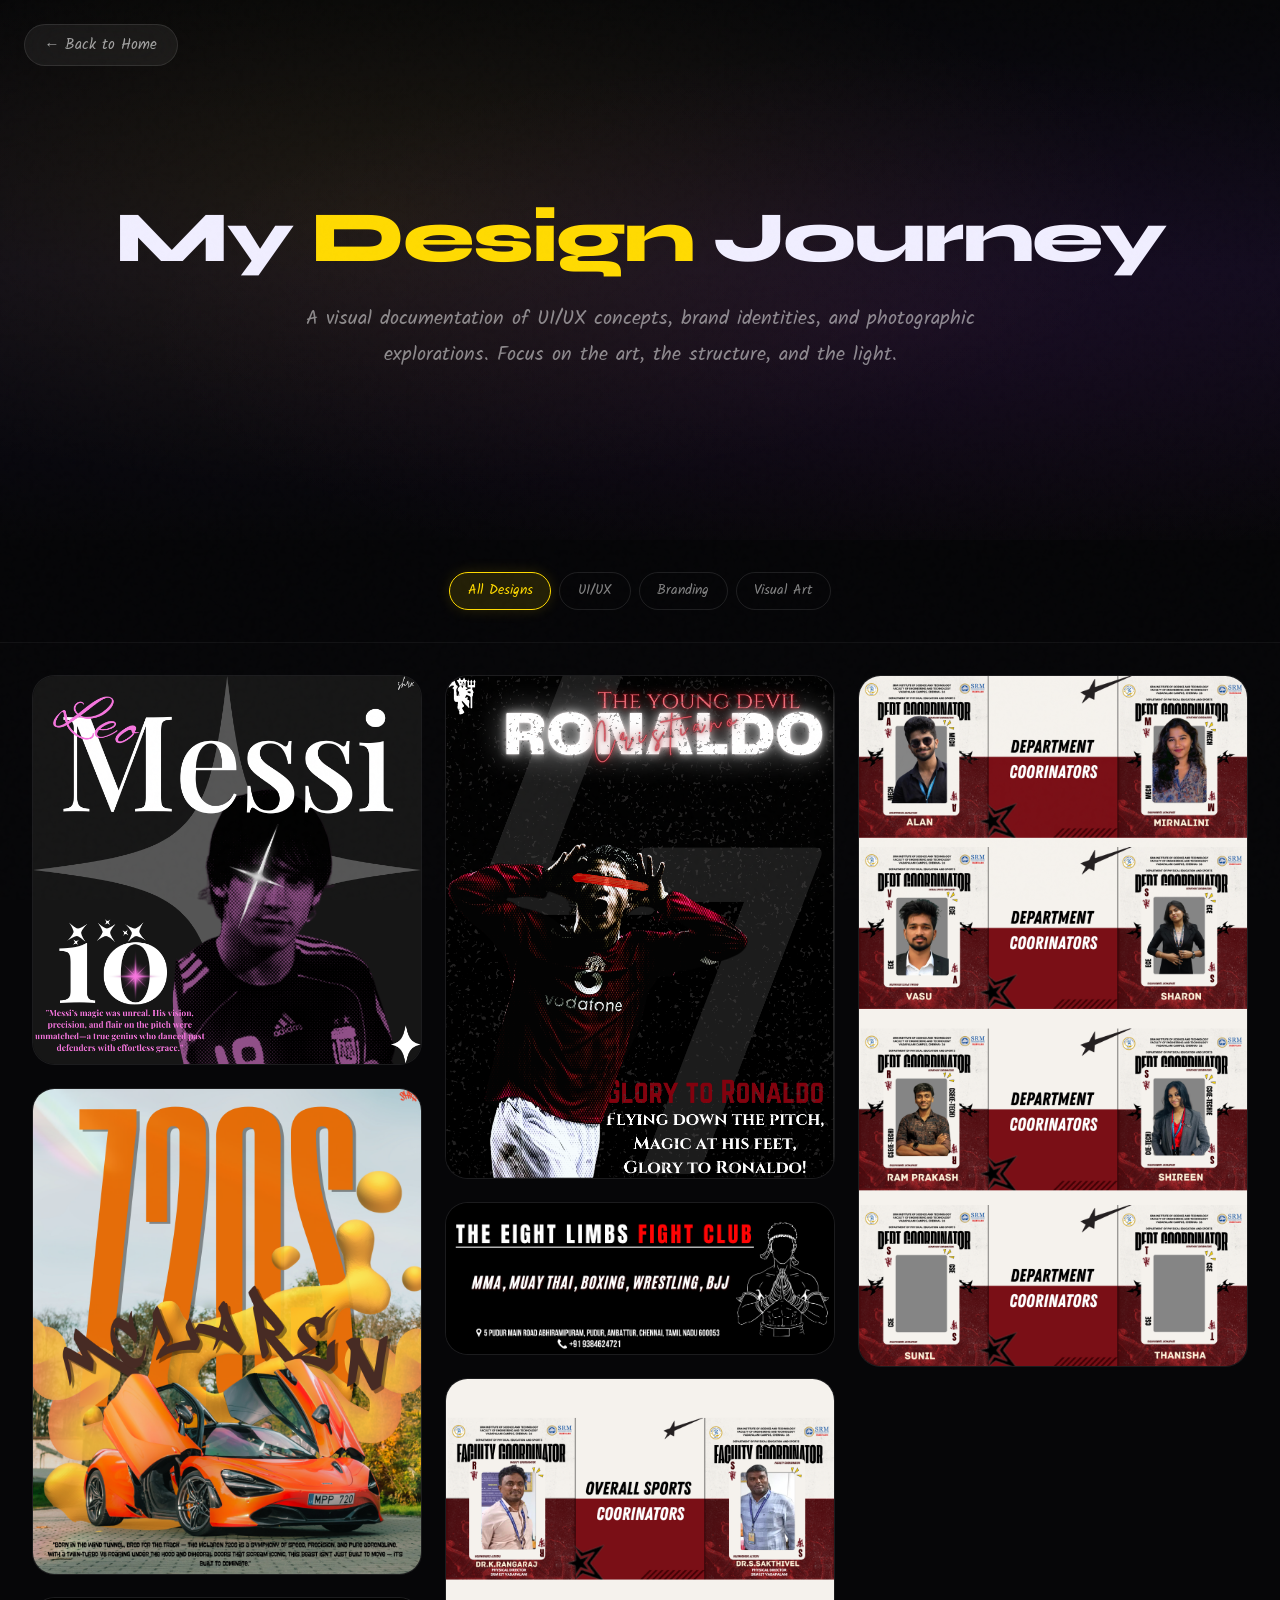
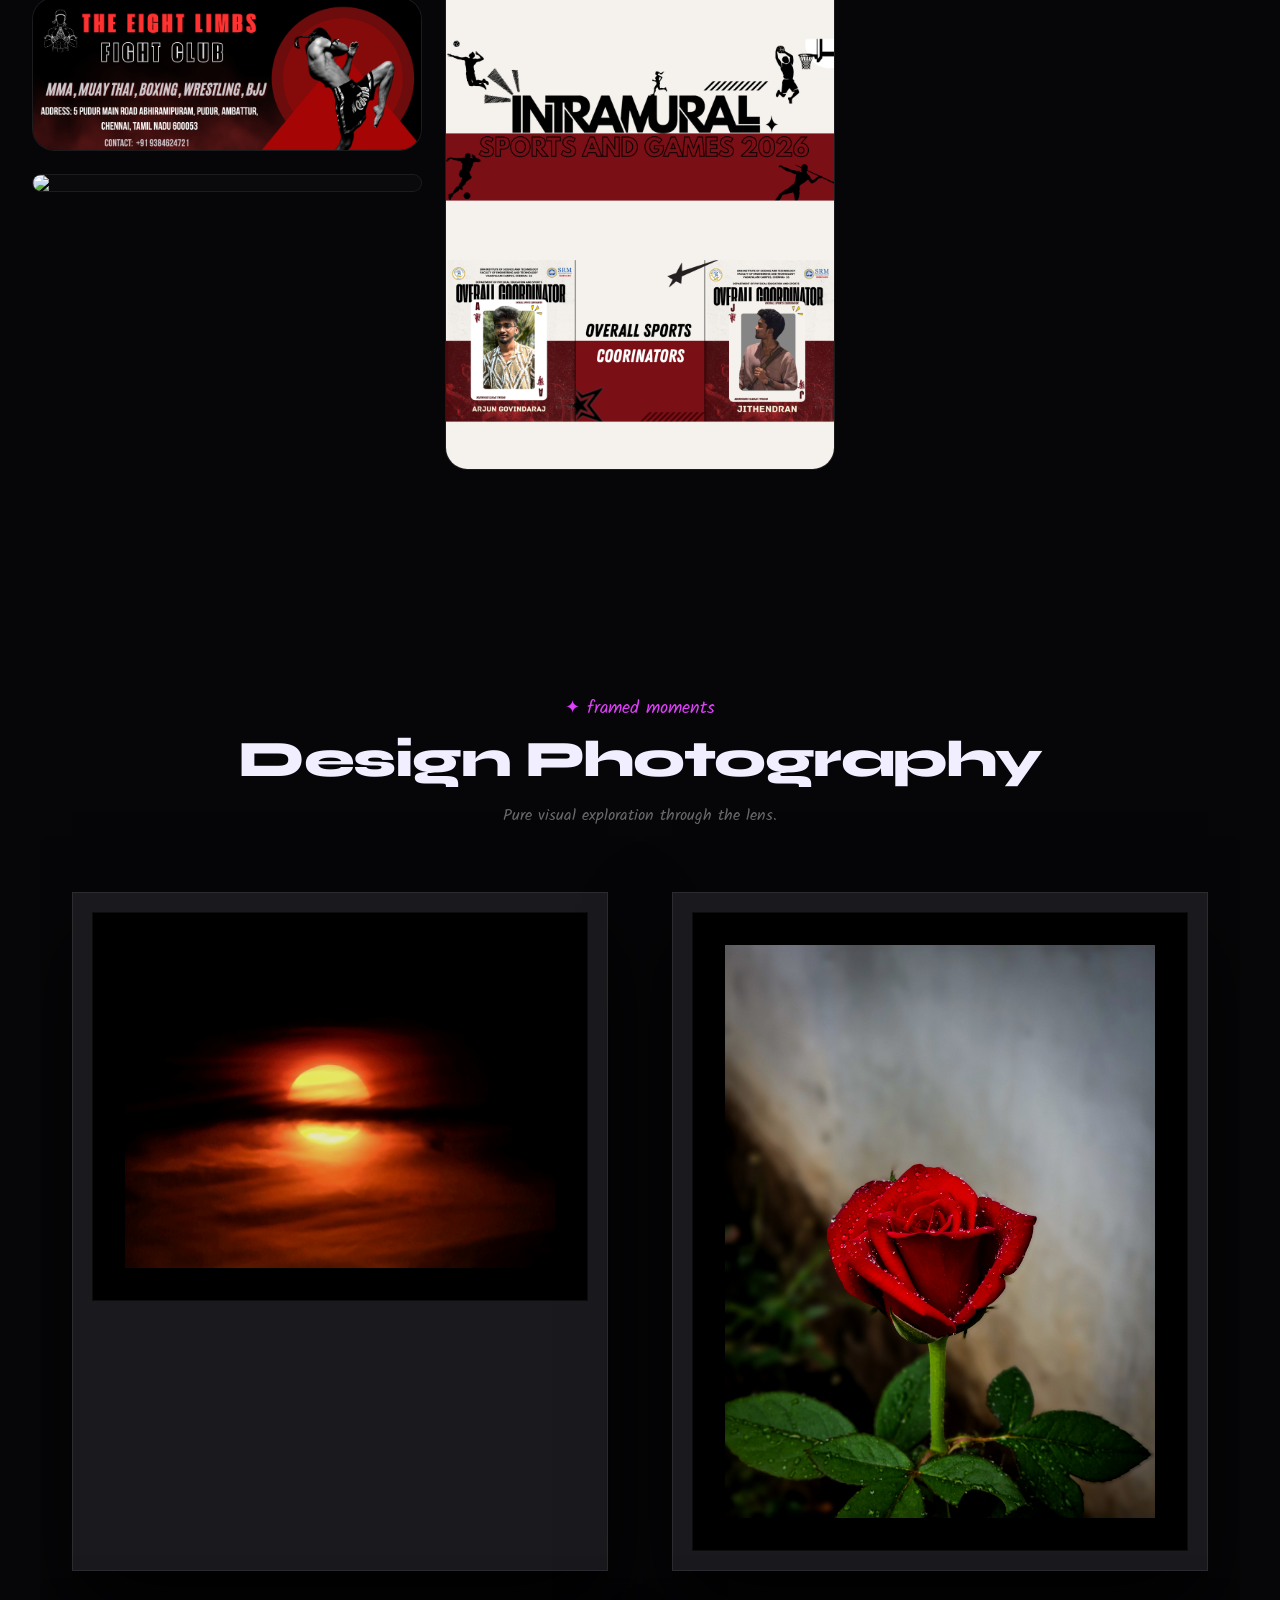
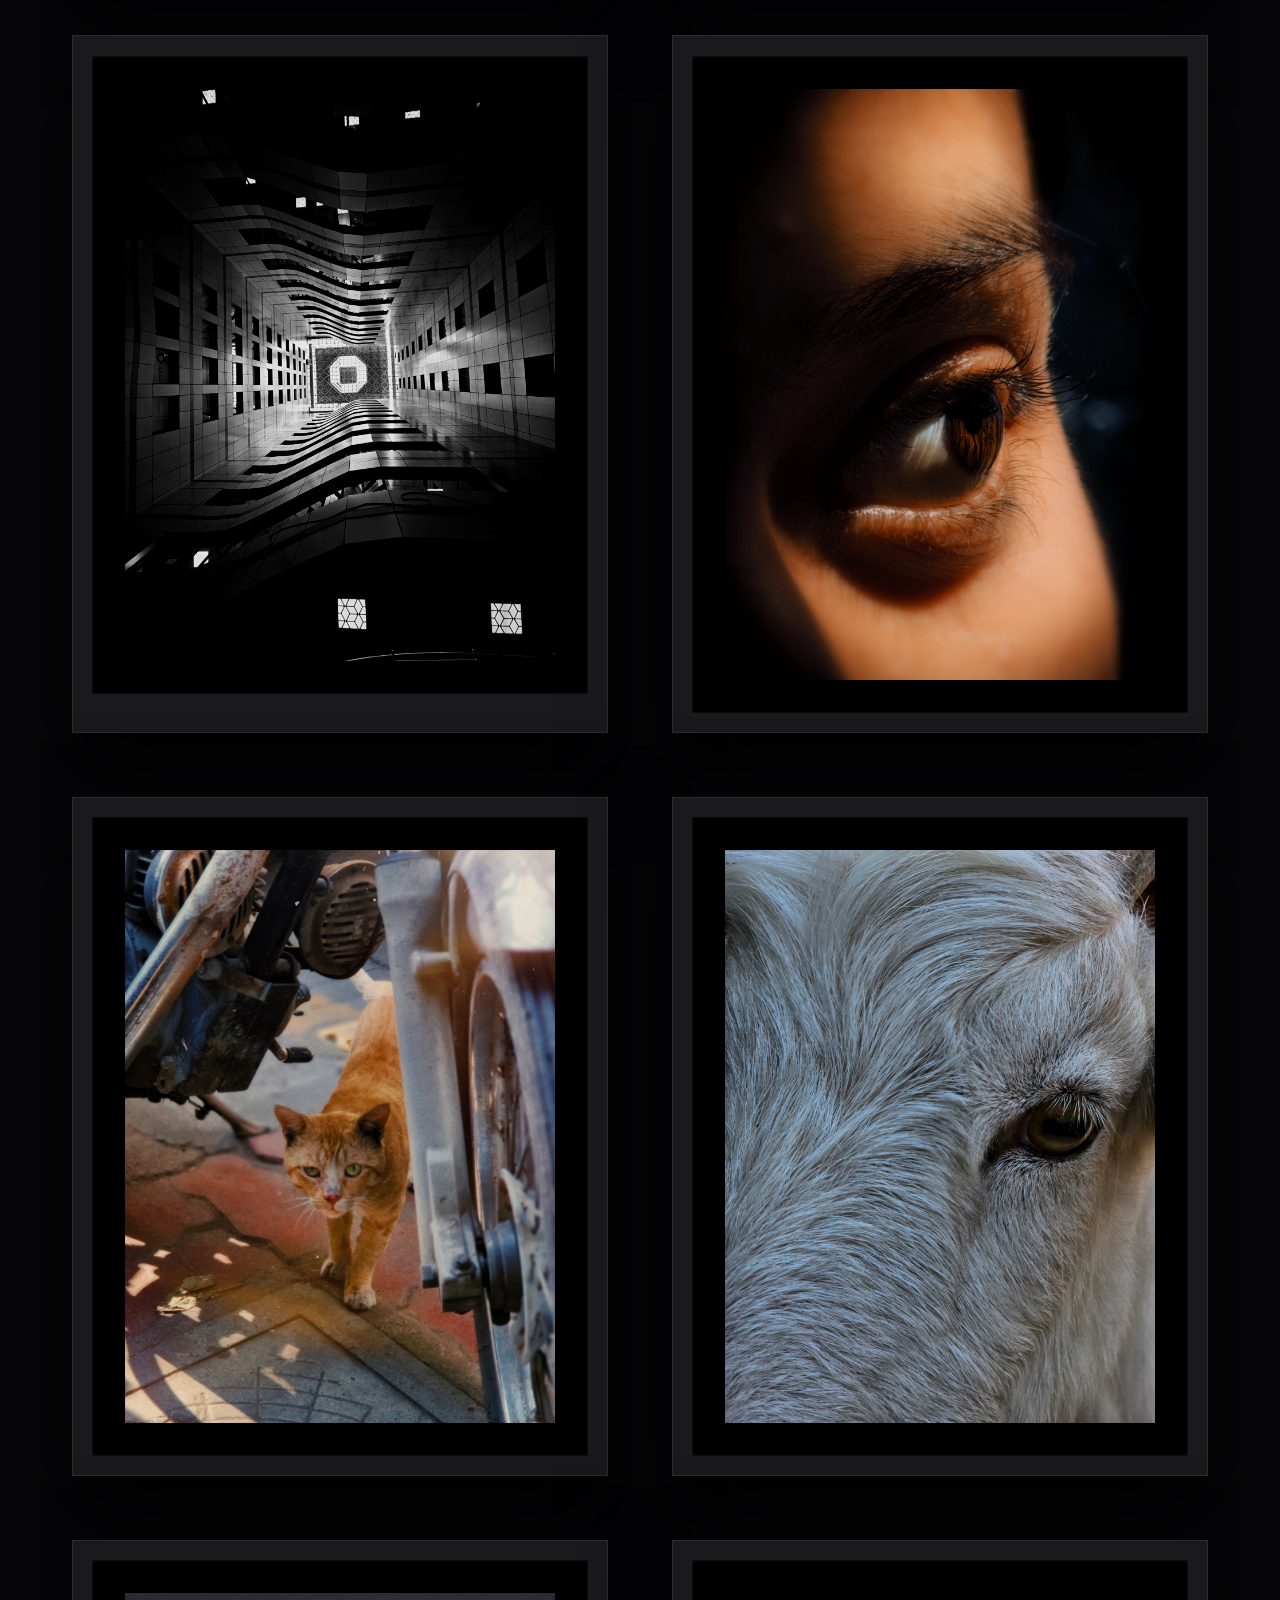
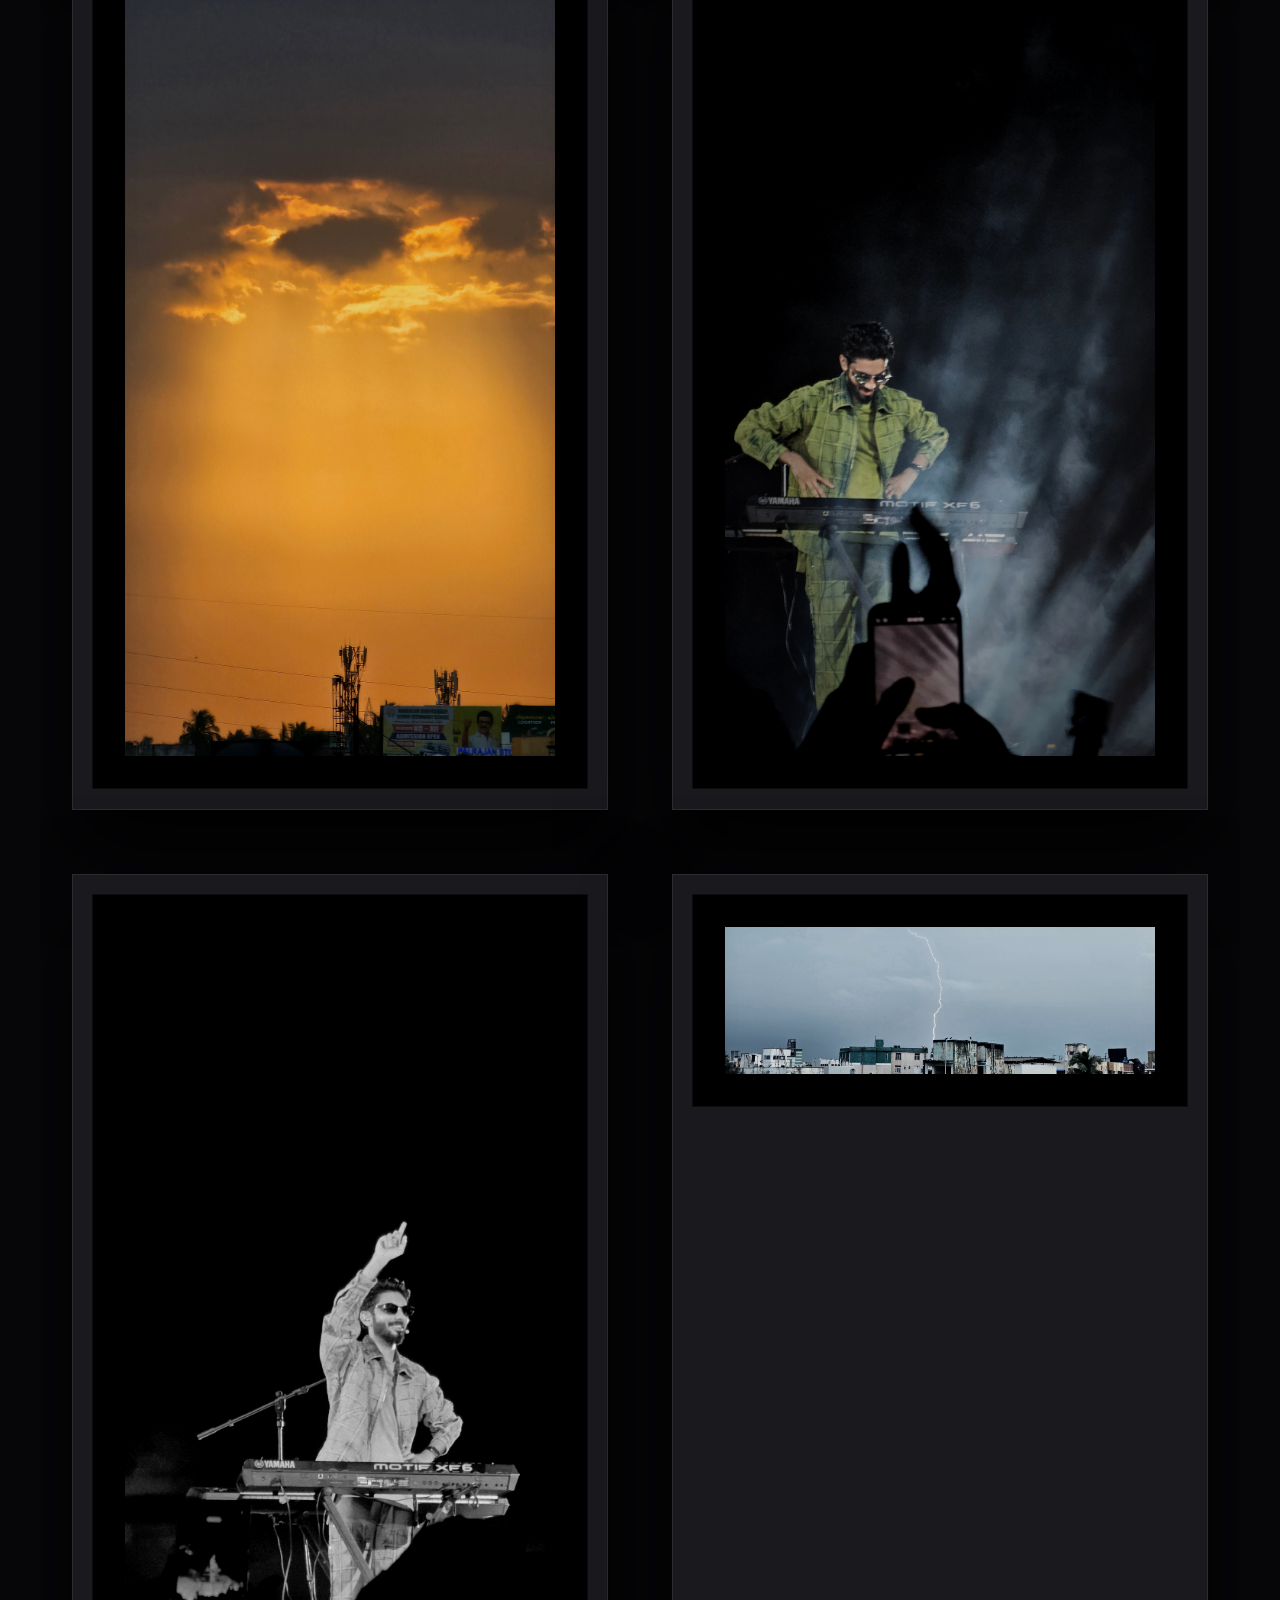
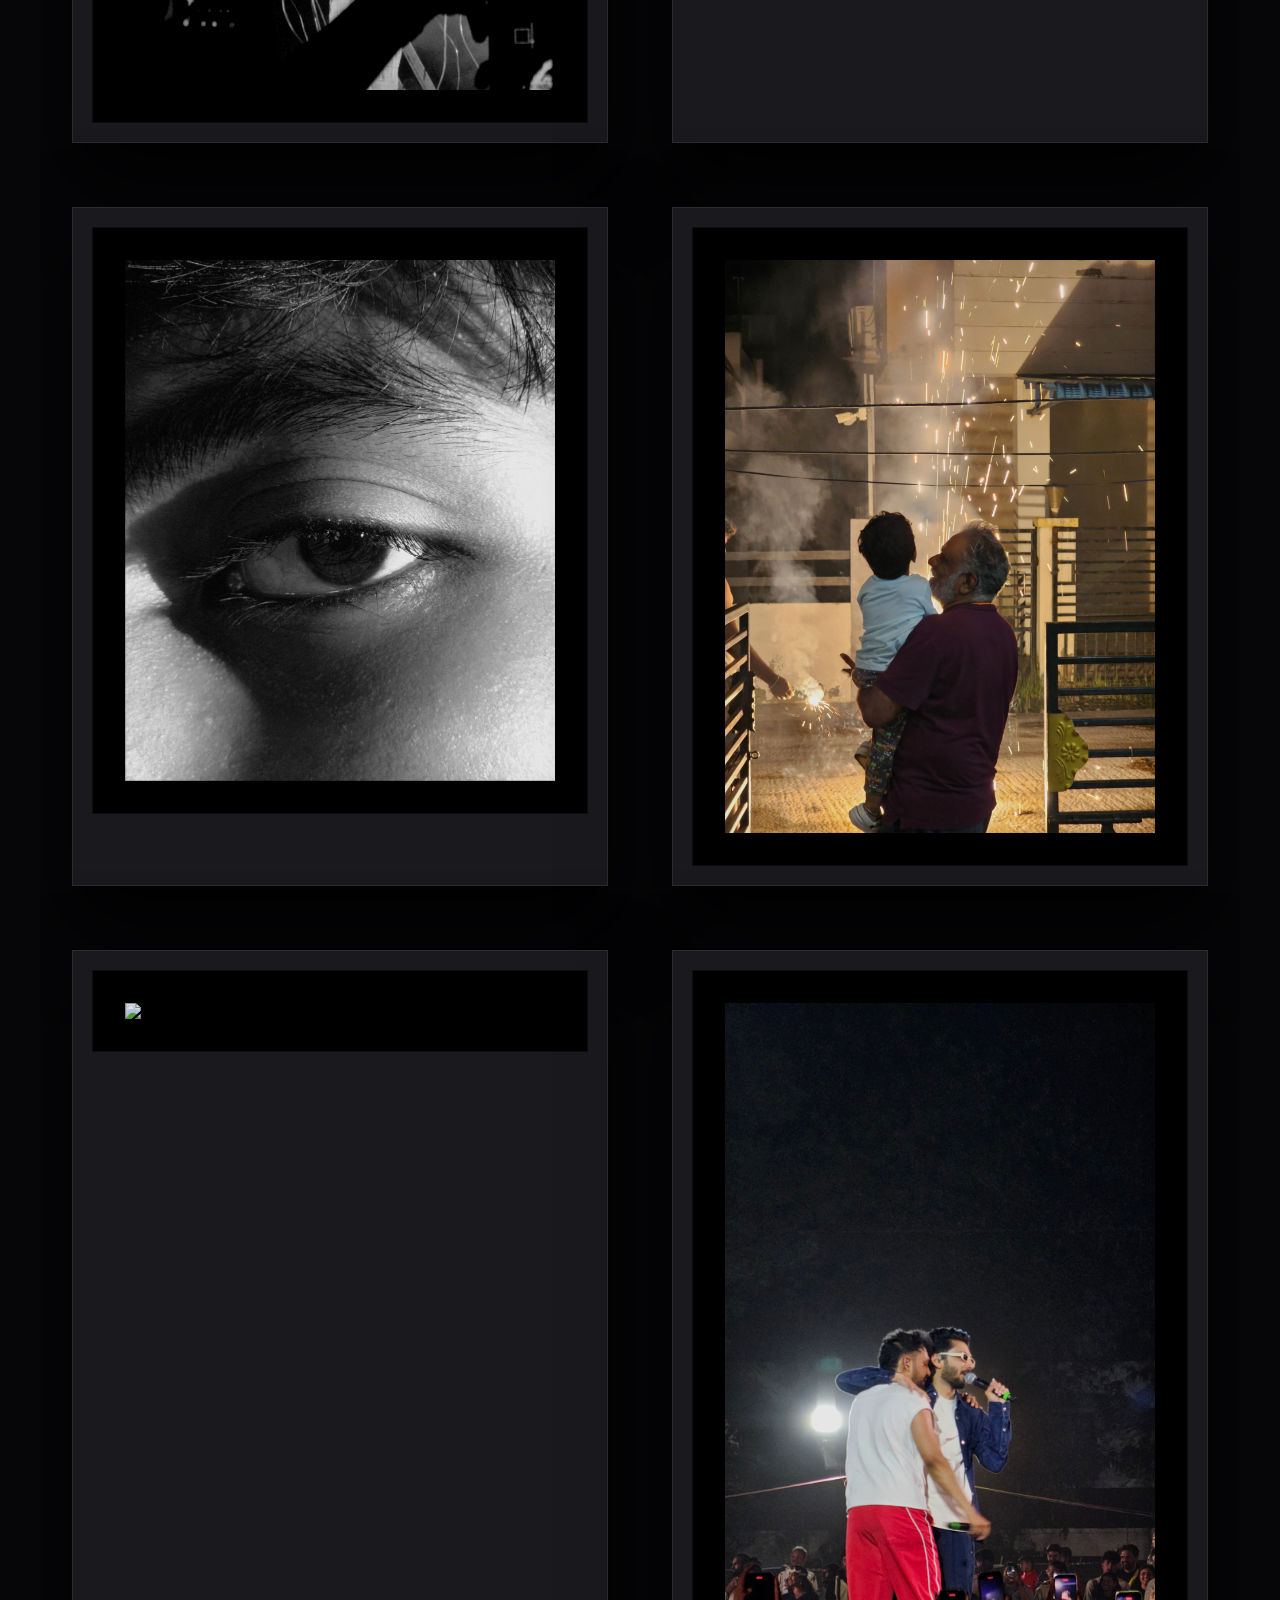
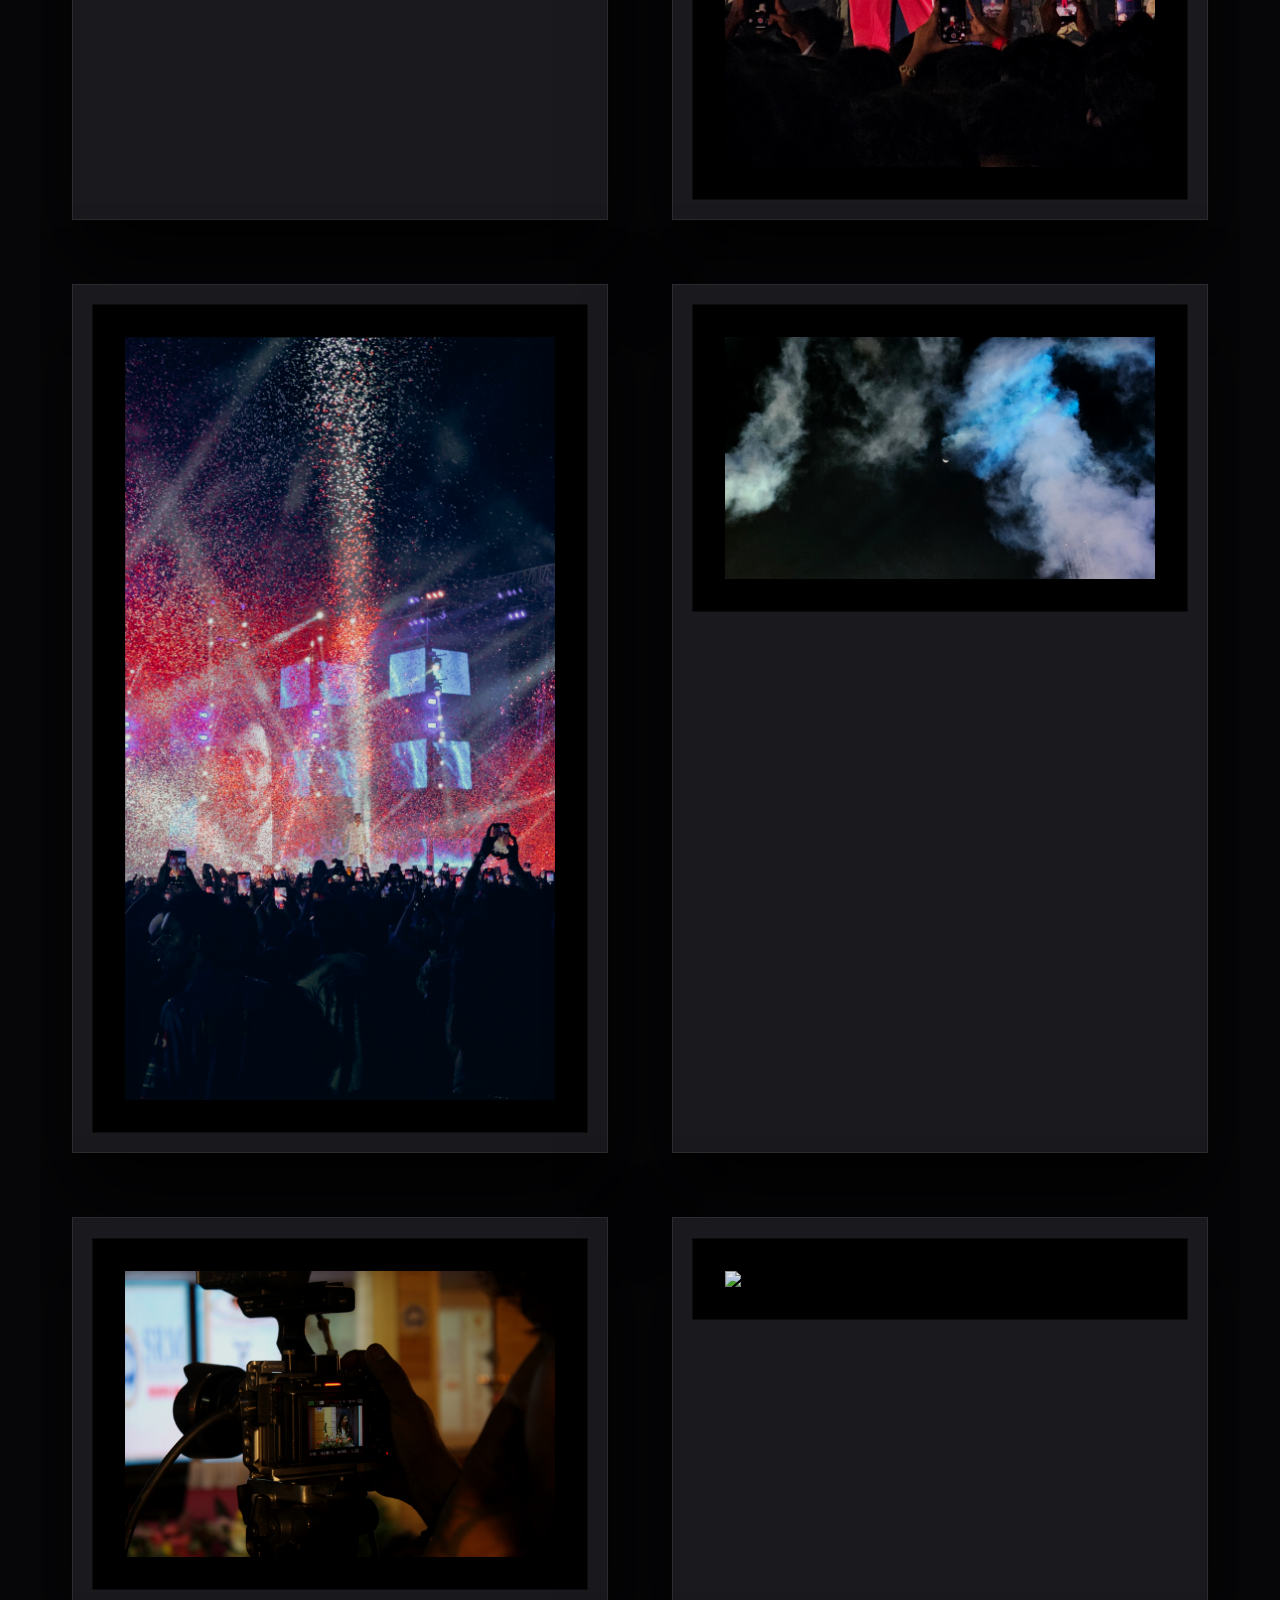
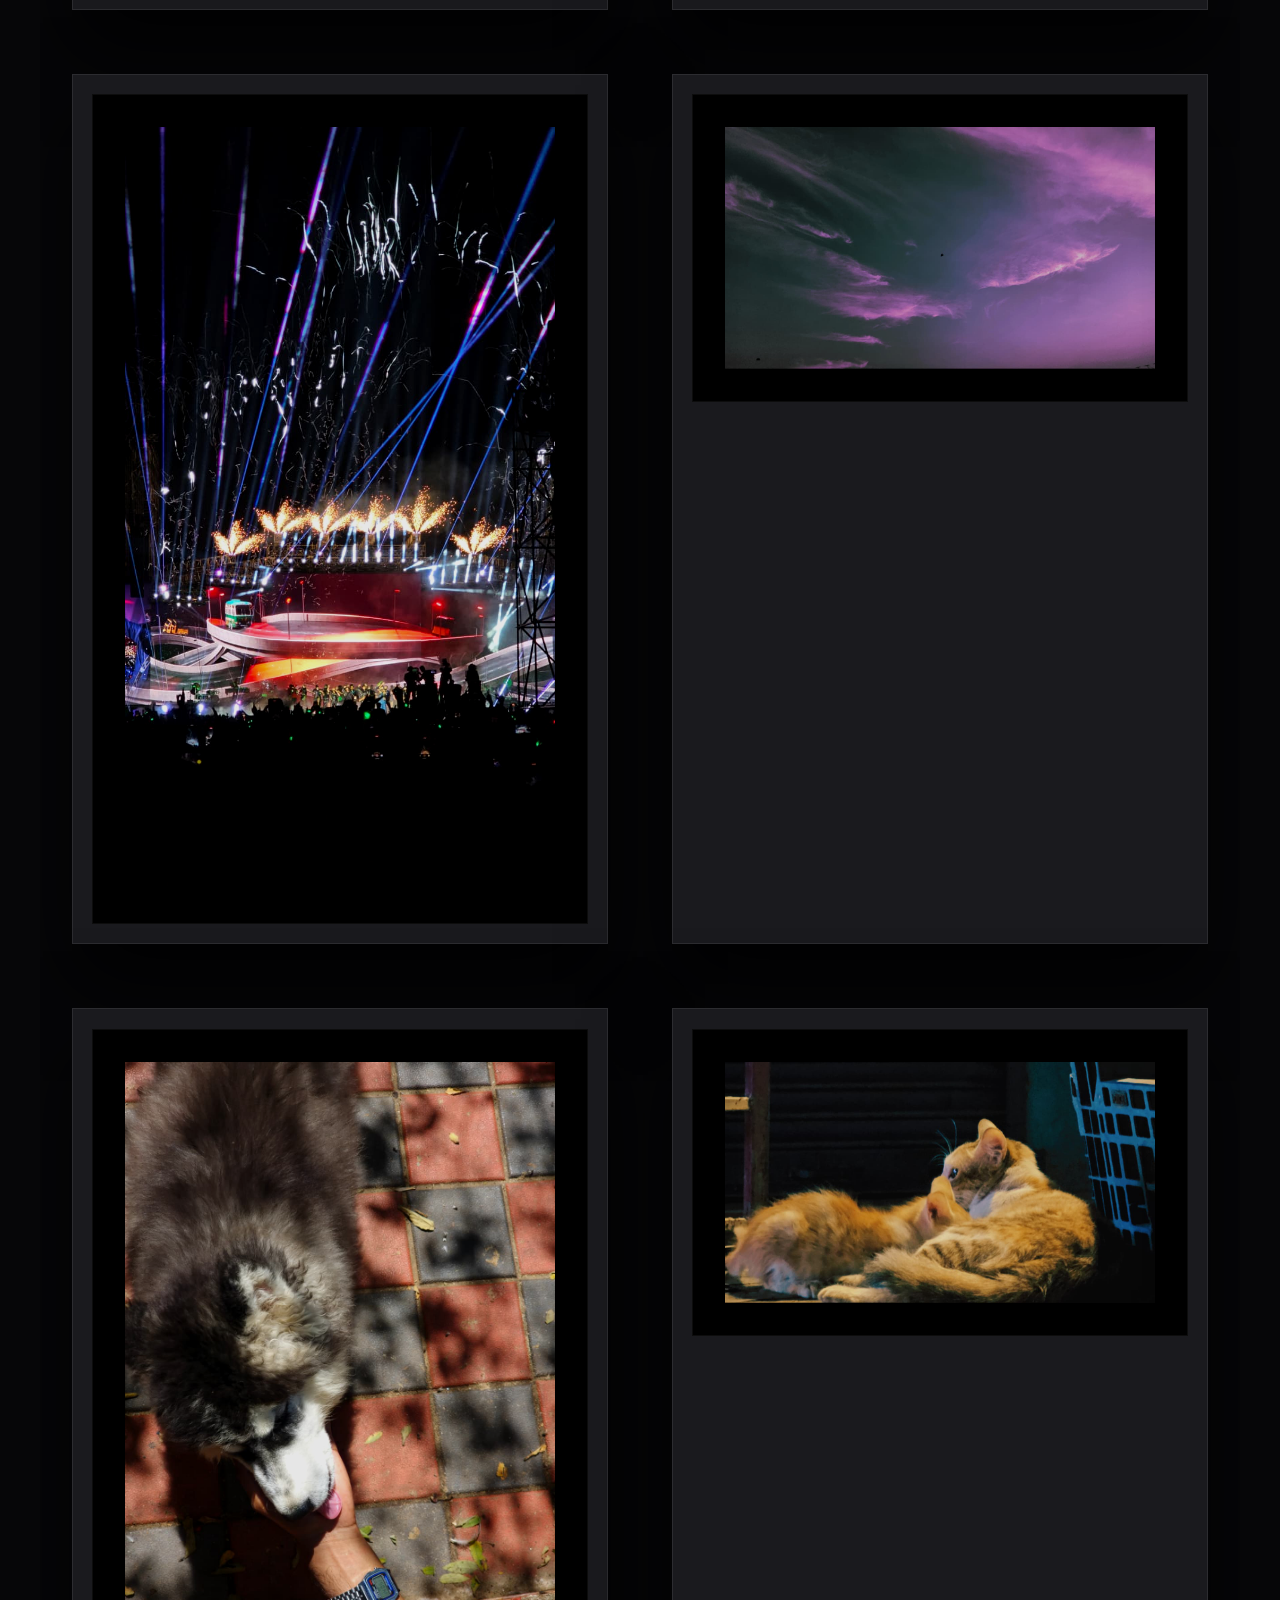
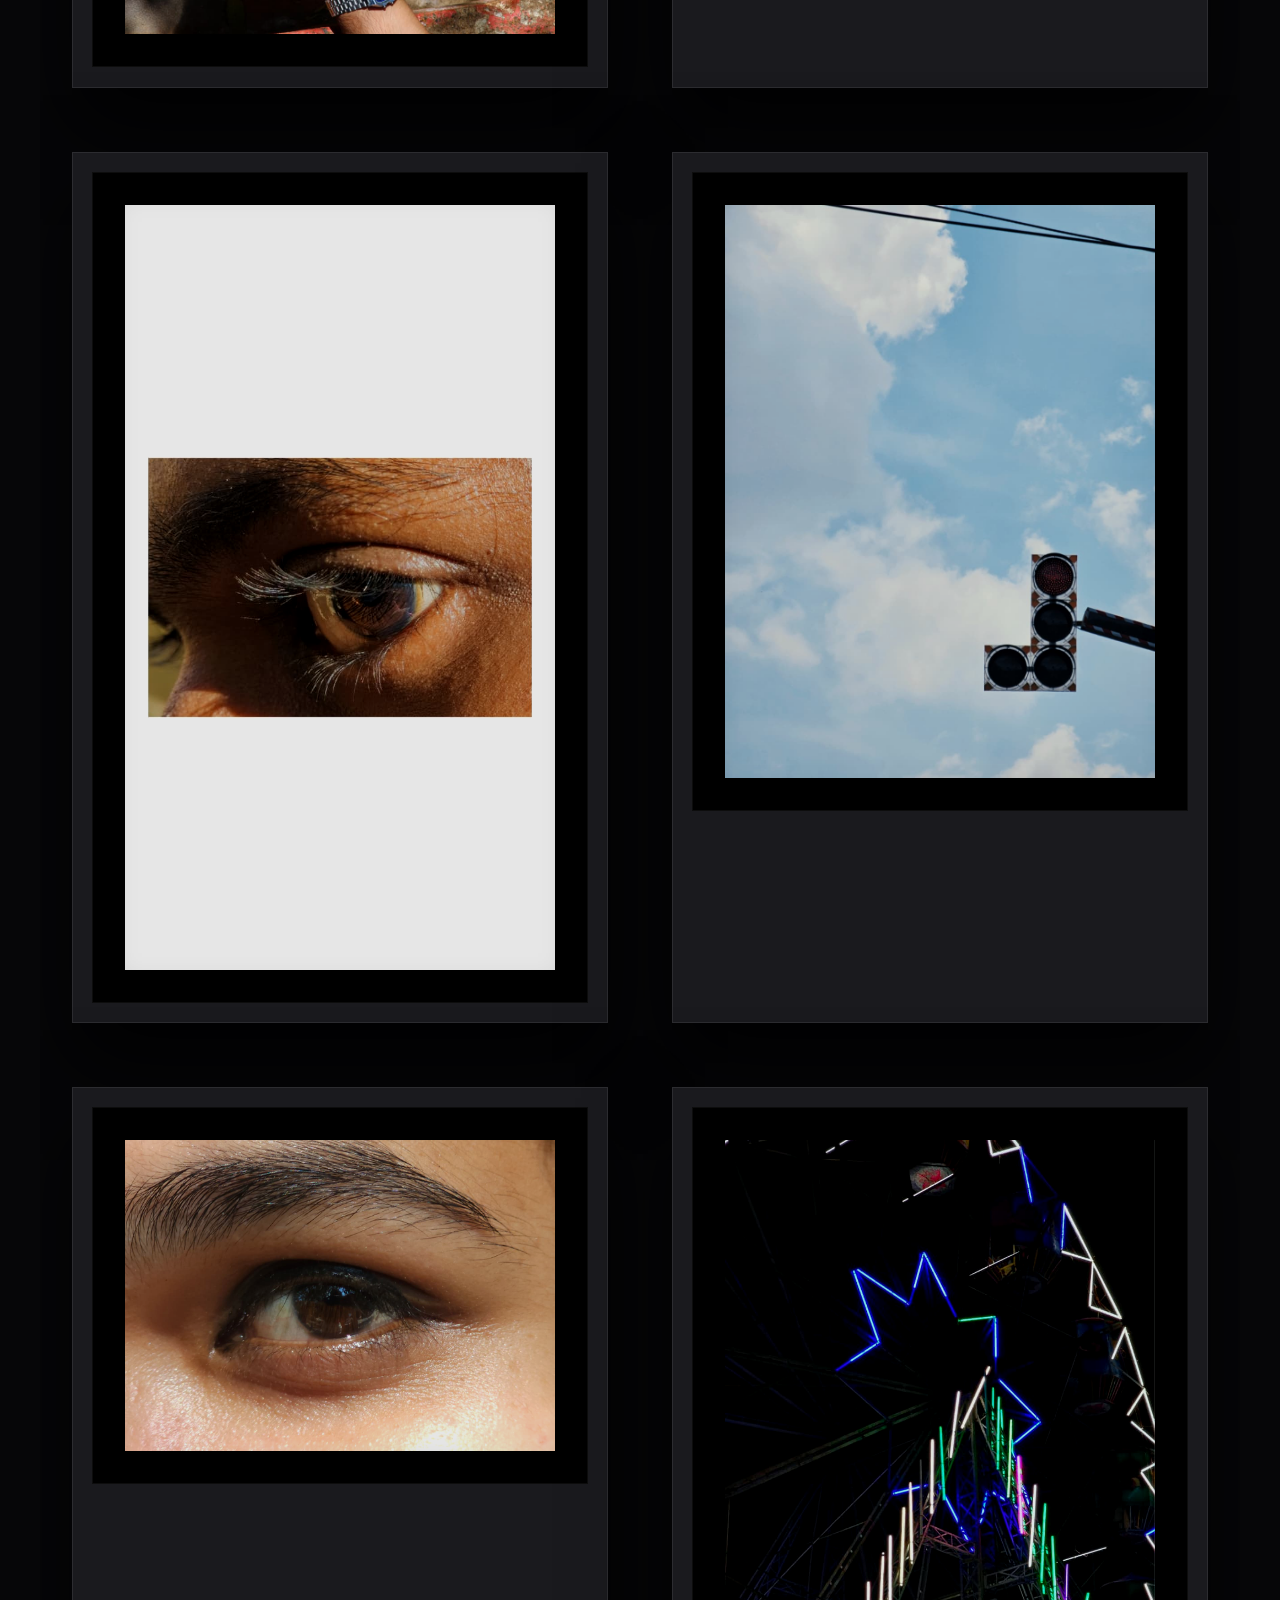
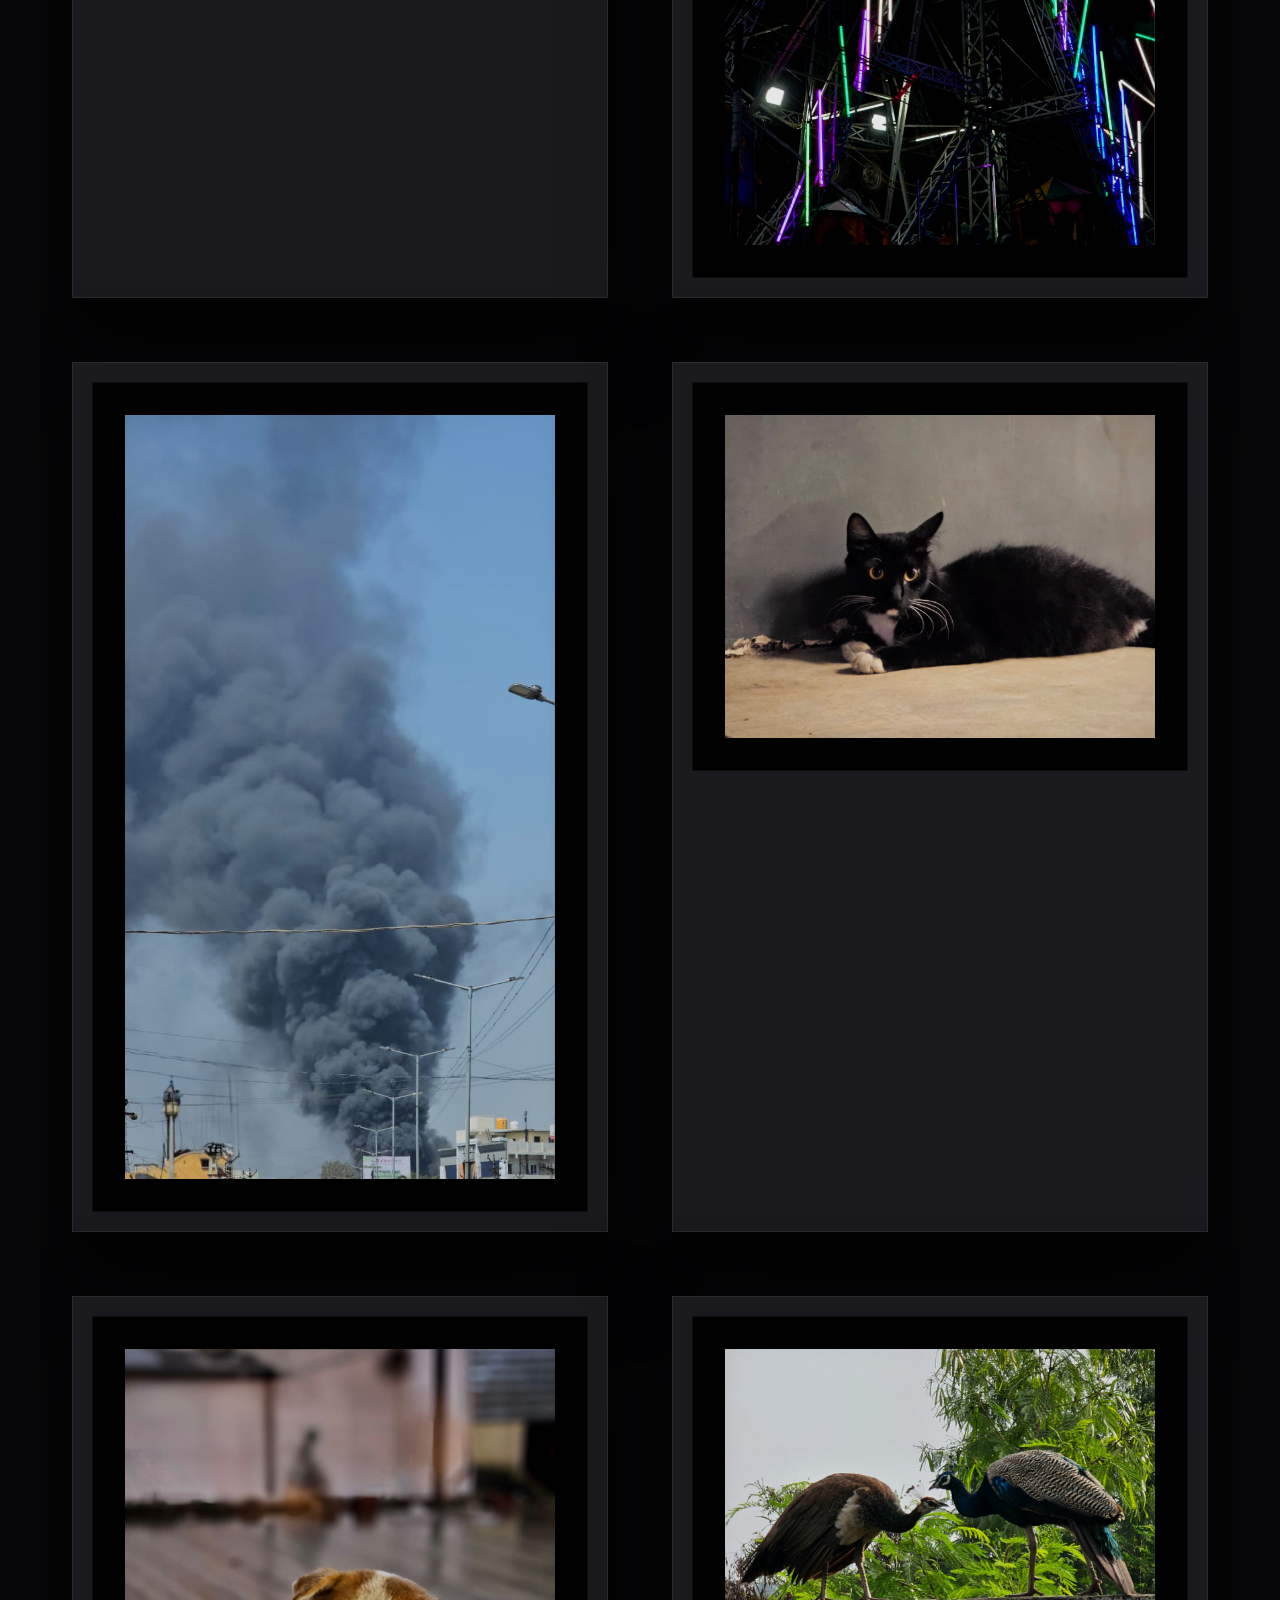
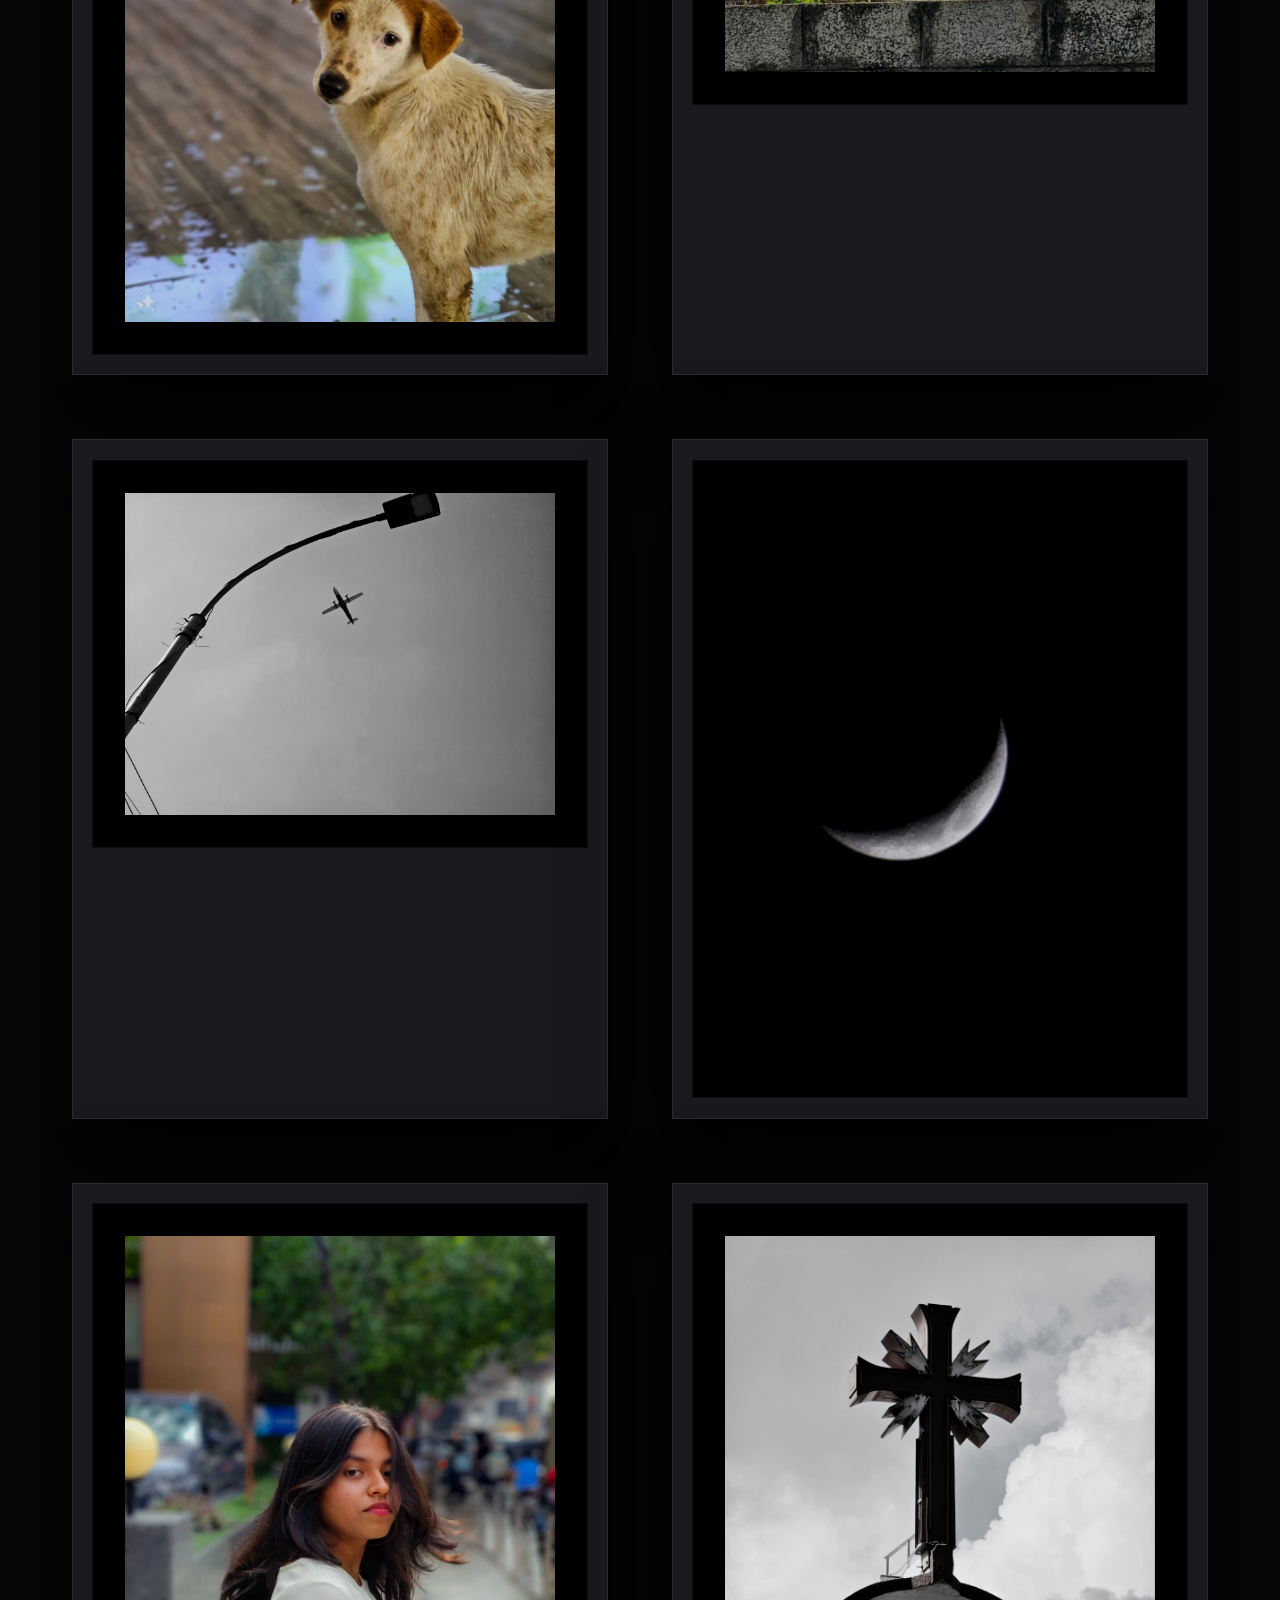
==== commit cea0f728: "Add 16 new photos to gallery tracks and design page" ====
--- a/designs.html
+++ b/designs.html
@@ -6,6 +6,7 @@
   <meta name="viewport" content="width=device-width, initial-scale=1.0">
   <title>Shri — Design Portfolio</title>
   <meta name="description" content="Explore Shri's design portfolio — UI/UX projects, brand identities, and visual explorations.">
+  <link rel="icon" type="image/png" href="favicon1.png">
   <link href="https://fonts.googleapis.com/css2?family=Kalam:wght@400;700&family=Syne:wght@500;700;800&display=swap" rel="stylesheet">
   <link rel="stylesheet" href="style.css">
   <style>
@@ -292,6 +293,22 @@
       { cat:'photo', img:'photos1/20260322_193114.jpg' },
       { cat:'photo', img:'photos1/IMG_1896.JPG' },
       { cat:'photo', img:'photos1/retouch_2025031521580637.jpg' },
+      { cat:'photo', img:'photos1/WhatsApp Image 2026-04-20 at 8.57.13 PM (1).jpeg' },
+      { cat:'photo', img:'photos1/WhatsApp Image 2026-04-20 at 8.57.13 PM.jpeg' },
+      { cat:'photo', img:'photos1/WhatsApp Image 2026-04-20 at 8.57.14 PM.jpeg' },
+      { cat:'photo', img:'photos1/WhatsApp Image 2026-04-20 at 8.57.15 PM (1).jpeg' },
+      { cat:'photo', img:'photos1/WhatsApp Image 2026-04-20 at 8.57.15 PM (2).jpeg' },
+      { cat:'photo', img:'photos1/WhatsApp Image 2026-04-20 at 8.57.15 PM (3).jpeg' },
+      { cat:'photo', img:'photos1/WhatsApp Image 2026-04-20 at 8.57.15 PM.jpeg' },
+      { cat:'photo', img:'photos1/WhatsApp Image 2026-04-20 at 8.57.16 PM (1).jpeg' },
+      { cat:'photo', img:'photos1/WhatsApp Image 2026-04-20 at 8.57.16 PM.jpeg' },
+      { cat:'photo', img:'photos1/WhatsApp Image 2026-04-20 at 8.57.17 PM (1).jpeg' },
+      { cat:'photo', img:'photos1/WhatsApp Image 2026-04-20 at 8.57.17 PM (2).jpeg' },
+      { cat:'photo', img:'photos1/WhatsApp Image 2026-04-20 at 8.57.17 PM.jpeg' },
+      { cat:'photo', img:'photos1/WhatsApp Image 2026-04-20 at 8.57.18 PM (1).jpeg' },
+      { cat:'photo', img:'photos1/WhatsApp Image 2026-04-20 at 8.57.18 PM (2).jpeg' },
+      { cat:'photo', img:'photos1/WhatsApp Image 2026-04-20 at 8.57.18 PM.jpeg' },
+      { cat:'photo', img:'photos1/WhatsApp Image 2026-04-20 at 8.57.19 PM.jpeg' },
     ];
 
     const gallery = document.getElementById('design-gallery');
--- a/style.css
+++ b/style.css
@@ -357,6 +357,193 @@
 }
 
 /* ═══════════════════════════════════════════════════
+   AI PROJECTS SECTION
+   ═══════════════════════════════════════════════════ */
+.ai-section{
+  background:linear-gradient(180deg,#060608 0%,#080e18 50%,#060608 100%);
+  position:relative;overflow:hidden;
+}
+
+/* Main two-column card */
+.ai-card{
+  display:grid;
+  grid-template-columns:1fr 1.35fr;
+  gap:2.5rem;
+  border:1.5px solid rgba(0,229,255,.12);
+  border-radius:2rem;
+  overflow:hidden;
+  background:rgba(0,229,255,.025);
+  backdrop-filter:blur(12px);
+  transition:border-color .35s,box-shadow .35s;
+  position:relative;
+}
+.ai-card:hover{
+  border-color:rgba(0,229,255,.3);
+  box-shadow:0 30px 70px rgba(0,229,255,.08);
+}
+/* shimmer on hover */
+.ai-card::before{
+  content:'';position:absolute;inset:0;
+  background:linear-gradient(120deg,transparent 30%,rgba(0,229,255,.04) 50%,transparent 70%);
+  transform:translateX(-100%);transition:transform .6s ease;pointer-events:none;
+}
+.ai-card:hover::before{transform:translateX(100%)}
+
+/* ── Visual Panel (left) ── */
+.ai-visual{
+  background:linear-gradient(135deg,rgba(0,229,255,.07),rgba(124,92,252,.07));
+  padding:2.5rem 2rem;
+  display:flex;flex-direction:column;align-items:center;gap:1.4rem;
+  position:relative;min-height:480px;justify-content:center;
+  border-right:1px solid rgba(0,229,255,.08);
+}
+
+/* Pulsing glow ring behind icon */
+.ai-glow-ring{
+  position:absolute;
+  width:160px;height:160px;
+  border-radius:50%;
+  border:1.5px dashed rgba(0,229,255,.18);
+  animation:aiRingSpin 18s linear infinite;
+  top:50%;left:50%;transform:translate(-50%,-80%);
+}
+@keyframes aiRingSpin{to{transform:translate(-50%,-80%) rotate(360deg)}}
+
+.ai-icon-wrap{
+  width:100px;height:100px;border-radius:50%;
+  background:radial-gradient(circle,rgba(0,229,255,.12),transparent 70%);
+  display:flex;align-items:center;justify-content:center;
+  position:relative;z-index:2;
+  box-shadow:0 0 40px rgba(0,229,255,.15);
+}
+
+.ai-badge{
+  font-family:'Kalam',cursive;font-size:.88rem;
+  color:#00e5ff;
+  background:rgba(0,229,255,.08);
+  border:1px solid rgba(0,229,255,.18);
+  padding:.3rem 1rem;border-radius:100px;
+  position:relative;z-index:2;letter-spacing:.04em;
+}
+
+/* Chat preview bubbles */
+.ai-chat-preview{
+  display:flex;flex-direction:column;gap:.65rem;
+  width:100%;position:relative;z-index:2;
+  border:1px dashed rgba(255,255,255,.08);
+  border-radius:1rem;padding:1rem;
+  background:rgba(0,0,0,.2);
+}
+.ai-chat-msg{
+  font-family:'Kalam',cursive;font-size:.82rem;line-height:1.55;
+  padding:.55rem .9rem;border-radius:.85rem;max-width:90%;
+}
+.ai-msg-user{
+  background:rgba(0,229,255,.1);border:1px solid rgba(0,229,255,.2);
+  color:rgba(255,255,255,.8);align-self:flex-end;border-bottom-right-radius:.2rem;
+}
+.ai-msg-bot{
+  background:rgba(124,92,252,.12);border:1px solid rgba(124,92,252,.2);
+  color:rgba(255,255,255,.75);align-self:flex-start;border-bottom-left-radius:.2rem;
+}
+.ai-msg-bot strong{color:#00e5ff;}
+
+/* ── Content Panel (right) ── */
+.ai-content{
+  padding:2.5rem 2.5rem 2.5rem 0;
+  display:flex;flex-direction:column;gap:1.6rem;
+}
+
+.ai-label{
+  font-family:'Kalam',cursive;font-size:.95rem;color:#00e5ff;
+  display:block;margin-bottom:.5rem;
+}
+.ai-title{
+  font-family:'Syne',sans-serif;
+  font-size:clamp(1.5rem,2.8vw,2.1rem);
+  font-weight:800;letter-spacing:-.02em;
+  color:#fff;margin:0;line-height:1.15;
+}
+.ai-title-accent{
+  color:rgba(255,255,255,.4);font-weight:600;
+}
+.ai-desc{
+  font-size:.95rem;color:rgba(240,238,255,.52);line-height:1.8;margin-top:.6rem;
+}
+
+.ai-section-label{
+  font-family:'Kalam',cursive;font-size:.85rem;color:rgba(0,229,255,.6);
+  text-transform:uppercase;letter-spacing:.08em;margin-bottom:.7rem;
+}
+
+/* Features list */
+.ai-feat-list{
+  list-style:none;display:flex;flex-direction:column;gap:.5rem;
+}
+.ai-feat-list li{
+  font-size:.88rem;color:rgba(240,238,255,.6);
+  padding-left:1.2rem;position:relative;line-height:1.55;
+}
+.ai-feat-list li::before{
+  content:'→';position:absolute;left:0;
+  color:#00e5ff;font-size:.8rem;
+}
+
+/* Step list */
+.ai-step-list{display:flex;flex-direction:column;gap:.5rem;}
+.ai-step{
+  display:flex;align-items:flex-start;gap:.75rem;
+  font-size:.87rem;color:rgba(240,238,255,.6);line-height:1.5;
+}
+.ai-step-num{
+  font-family:'Syne',sans-serif;font-size:.72rem;font-weight:800;
+  color:#00e5ff;background:rgba(0,229,255,.1);
+  border:1px solid rgba(0,229,255,.2);
+  border-radius:.4rem;padding:.1rem .45rem;
+  flex-shrink:0;margin-top:.1rem;letter-spacing:.04em;
+}
+
+/* Tech chips */
+.ai-tech-chips{display:flex;flex-wrap:wrap;gap:.45rem;}
+.ai-chip{
+  padding:.28rem .85rem;border-radius:100px;
+  border:1.5px solid var(--ac);
+  background:color-mix(in srgb, var(--ac) 10%, transparent);
+  color:var(--ac);
+  font-family:'Kalam',cursive;font-size:.85rem;
+  transition:transform .18s,box-shadow .18s;cursor:default;
+}
+.ai-chip:hover{
+  transform:rotate(-2deg) scale(1.06);
+  box-shadow:0 0 14px var(--ac);
+}
+
+/* Outcome */
+.ai-outcome{
+  display:flex;align-items:flex-start;gap:.6rem;
+  background:rgba(0,229,255,.04);
+  border:1px dashed rgba(0,229,255,.18);
+  border-radius:.9rem;padding:.9rem 1.1rem;
+}
+.ai-outcome svg{flex-shrink:0;margin-top:.18rem;}
+.ai-outcome p{
+  font-size:.88rem;color:rgba(240,238,255,.55);
+  line-height:1.7;margin:0;font-style:italic;
+}
+
+/* responsive */
+@media(max-width:900px){
+  .ai-card{grid-template-columns:1fr;}
+  .ai-visual{border-right:none;border-bottom:1px solid rgba(0,229,255,.08);min-height:auto;padding:2rem;}
+  .ai-content{padding:2rem;}
+  .ai-glow-ring{top:50%;transform:translate(-50%,-50%);}
+}
+@media(max-width:600px){
+  .ai-card{border-radius:1.4rem;}
+  .ai-chat-preview{display:none;}
+}
+
+/* ═══════════════════════════════════════════════════
    DESIGN CTA SECTION
    ═══════════════════════════════════════════════════ */
 .design-cta-section{
@@ -396,25 +583,36 @@
 
 .photo-track{
   display:flex;
-  gap:1rem;
-  padding:0.5rem 0 1.5rem;
+  gap:1.5rem;
+  padding:0.5rem 0;
   width:max-content;
-  animation: marquee 40s linear infinite;
-}
-.photo-track:hover{ animation-play-state:paused; }
+  animation: marquee 50s linear infinite;
+  will-change: transform;
+}
+
+
+.track-reverse {
+  animation: marquee-reverse 50s linear infinite;
+}
+
 @keyframes marquee{
   0%   { transform: translateX(0); }
   100% { transform: translateX(-50%); }
 }
+@keyframes marquee-reverse{
+  0%   { transform: translateX(-50%); }
+  100% { transform: translateX(0); }
+}
 
 .mitem{
   flex:0 0 auto;
-  width:300px;
-  border-radius:1rem;
+  width:340px;
+  border-radius:1.2rem;
   overflow:hidden;
-  border:1.5px dashed rgba(255,255,255,.1);
+  border:1px solid rgba(255,255,255,.08);
   position:relative;
-  transition:transform .28s,border-color .28s,box-shadow .28s;
+  transition:all .4s cubic-bezier(0.23, 1, 0.32, 1);
+  background: rgba(255,255,255,0.02);
 }
 .mitem:hover{
   transform:scale(1.04) rotate(.5deg);
@@ -438,7 +636,7 @@
   color:rgba(240,238,255,.52);margin-bottom:3rem;
   display:flex;align-items:center;justify-content:center;gap:.5rem;flex-wrap:wrap;
 }
-.scards{display:grid;grid-template-columns:repeat(3,1fr);gap:1.1rem;text-align:left}
+.scards{display:grid;grid-template-columns:repeat(2,1fr);gap:1.1rem;text-align:left}
 .scard{
   position:relative;
   border:1.8px dashed rgba(255,255,255,.12);border-radius:1.4rem;
@@ -451,6 +649,7 @@
 .scard:hover{transform:translateY(-7px) rotate(-.4deg);box-shadow:0 20px 45px rgba(0,0,0,.3)}
 .s-em:hover{border-color:#e040fb;background:rgba(224,64,251,.06)}
 .s-ig:hover{border-color:#ff6a1a;background:rgba(255,106,26,.06)}
+.s-ph:hover{border-color:#b2ff59;background:rgba(178,255,89,.06)}
 .sico{
   width:48px;height:48px;border-radius:.9rem;
   border:1.5px dashed rgba(255,255,255,.17);
@@ -461,11 +660,13 @@
 }
 .s-em:hover .sico{background:rgba(224,64,251,.14);border-color:#e040fb;color:#e040fb}
 .s-ig:hover .sico{background:rgba(255,106,26,.14);border-color:#ff6a1a;color:#ff6a1a}
+.s-ph:hover .sico{background:rgba(178,255,89,.14);border-color:#b2ff59;color:#b2ff59}
 .slabel{font-family:'Kalam',cursive;font-size:1.25rem;font-weight:700;margin-bottom:.28rem}
 .shandle{font-family:'Syne',sans-serif;font-size:.82rem;font-weight:600;color:rgba(240,238,255,.5);word-break:break-all;flex:1;margin-bottom:1.2rem}
 .sarr{font-size:1.25rem;color:rgba(255,255,255,.2);align-self:flex-end;transition:color .28s,transform .28s}
 .s-em:hover .sarr{color:#e040fb;transform:translate(3px,-3px)}
 .s-ig:hover .sarr{color:#ff6a1a;transform:translate(3px,-3px)}
+.s-ph:hover .sarr{color:#b2ff59;transform:translate(3px,-3px)}
 .ssquig{position:absolute;bottom:.7rem;left:1.4rem;width:70px;height:14px;pointer-events:none}
 
 /* ═══════════════════════════════════════════════════
@@ -531,19 +732,20 @@
 @media (max-width: 768px) {
   nav {
     top: auto;
-    bottom: 1.5rem;
+    bottom: 1rem;
     left: 50%;
     transform: translateX(-50%);
-    width: 92%;
+    width: 96%;
     max-width: 480px;
-    padding: .5rem;
+    padding: .3rem .4rem;
     justify-content: center;
     border: 1px solid rgba(255, 255, 255, 0.15);
+    gap: .15rem;
   }
   
   nav a {
-    padding: .4rem .7rem;
-    font-size: .75rem;
+    padding: .3rem .55rem;
+    font-size: .68rem;
   }
 
   .sec-title { margin-bottom: 2.5rem; }
@@ -563,10 +765,10 @@
   nav { 
     justify-content: flex-start;
     overflow-x: auto;
-    padding: .5rem .8rem;
+    padding: .28rem .5rem;
   }
   nav::-webkit-scrollbar { display: none; }
-  nav a { flex: 0 0 auto; }
+  nav a { flex: 0 0 auto; padding: .28rem .48rem; font-size: .65rem; }
 
   .stat-number { font-size: 2rem; }
   .stat-label { font-size: .85rem; }
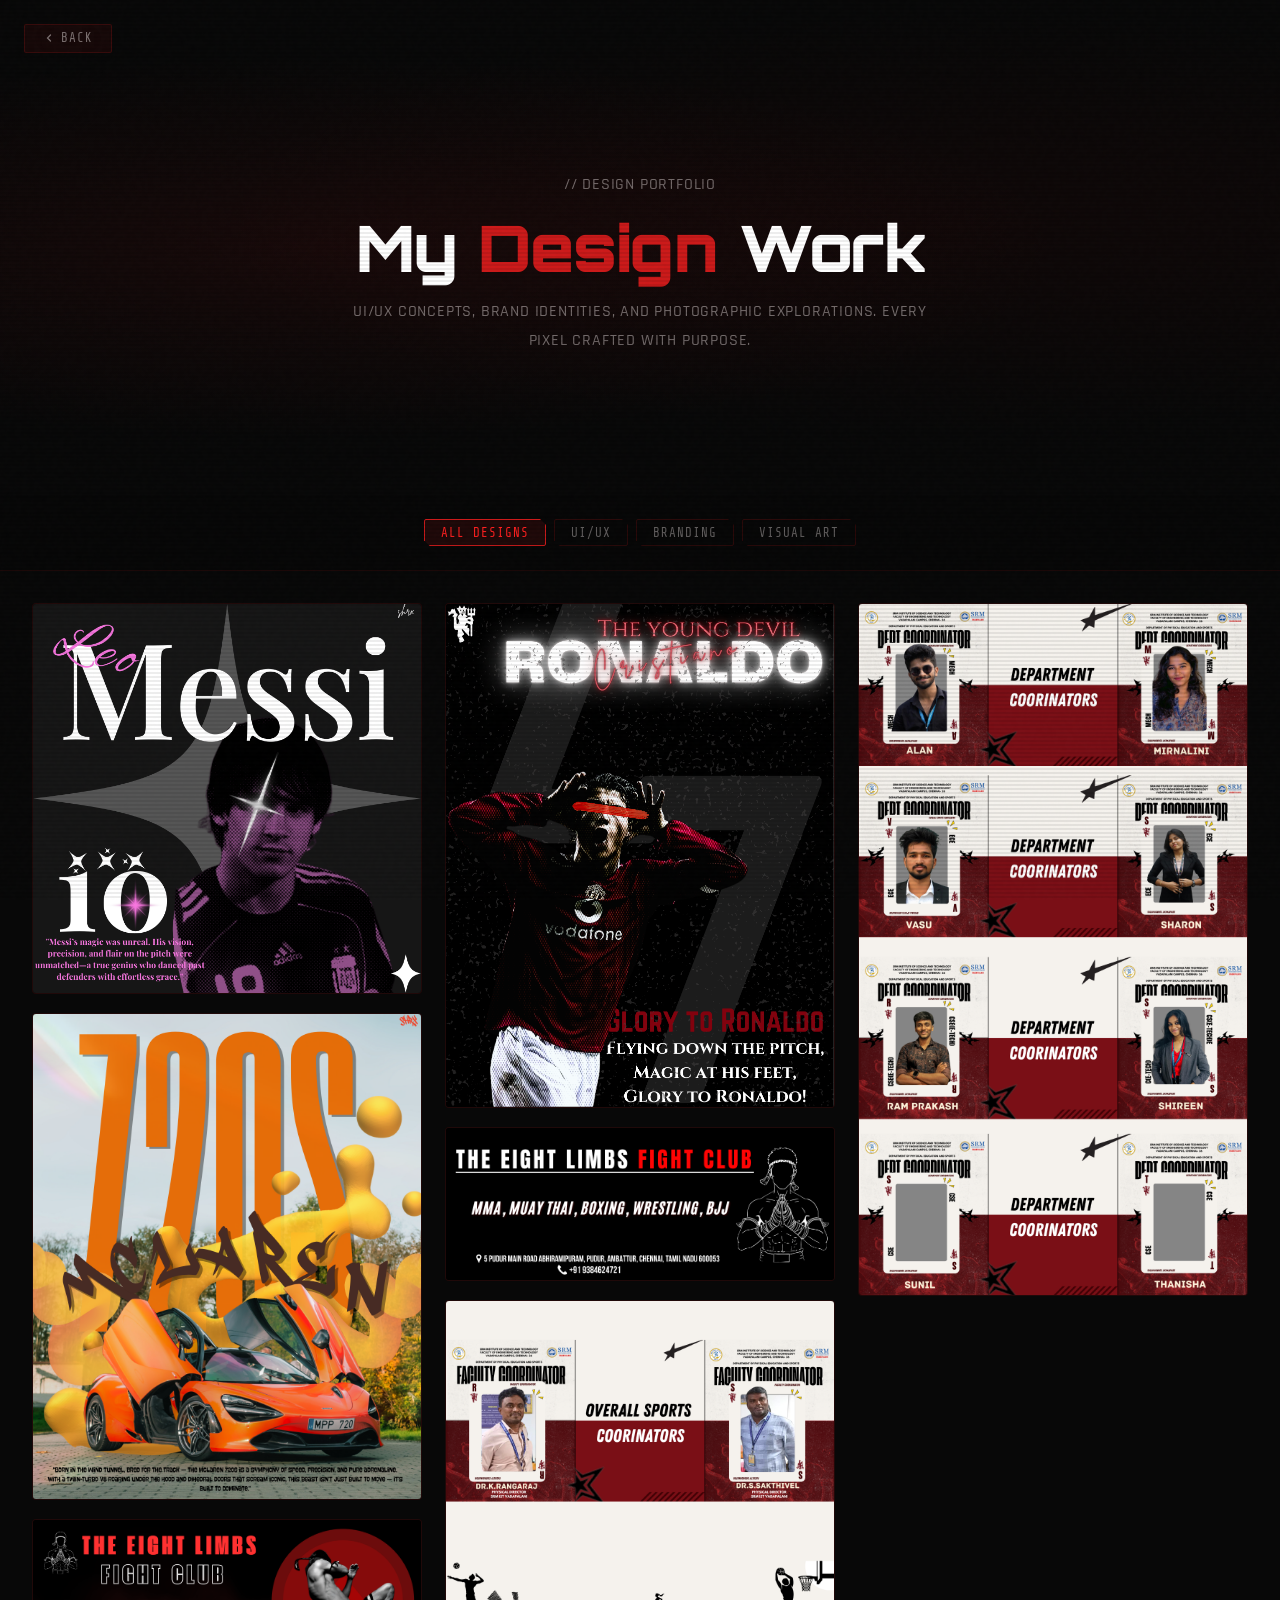
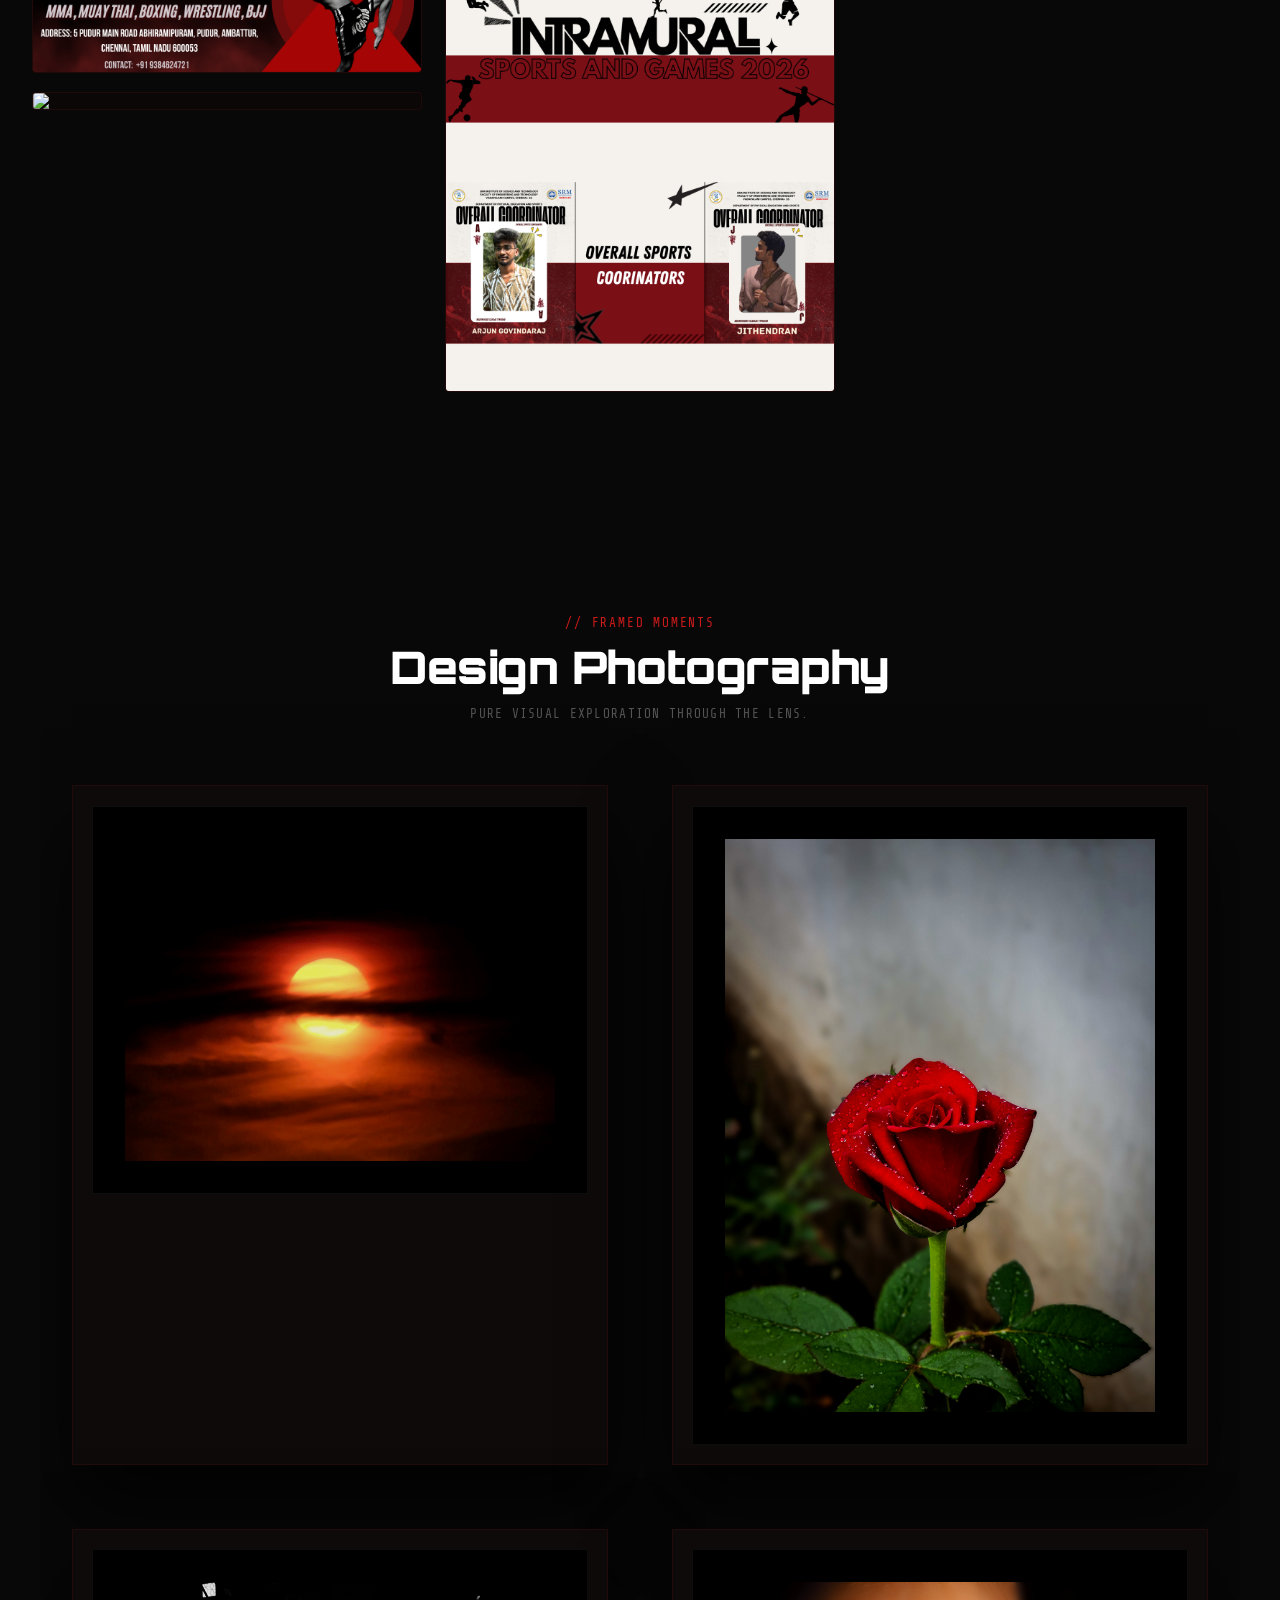
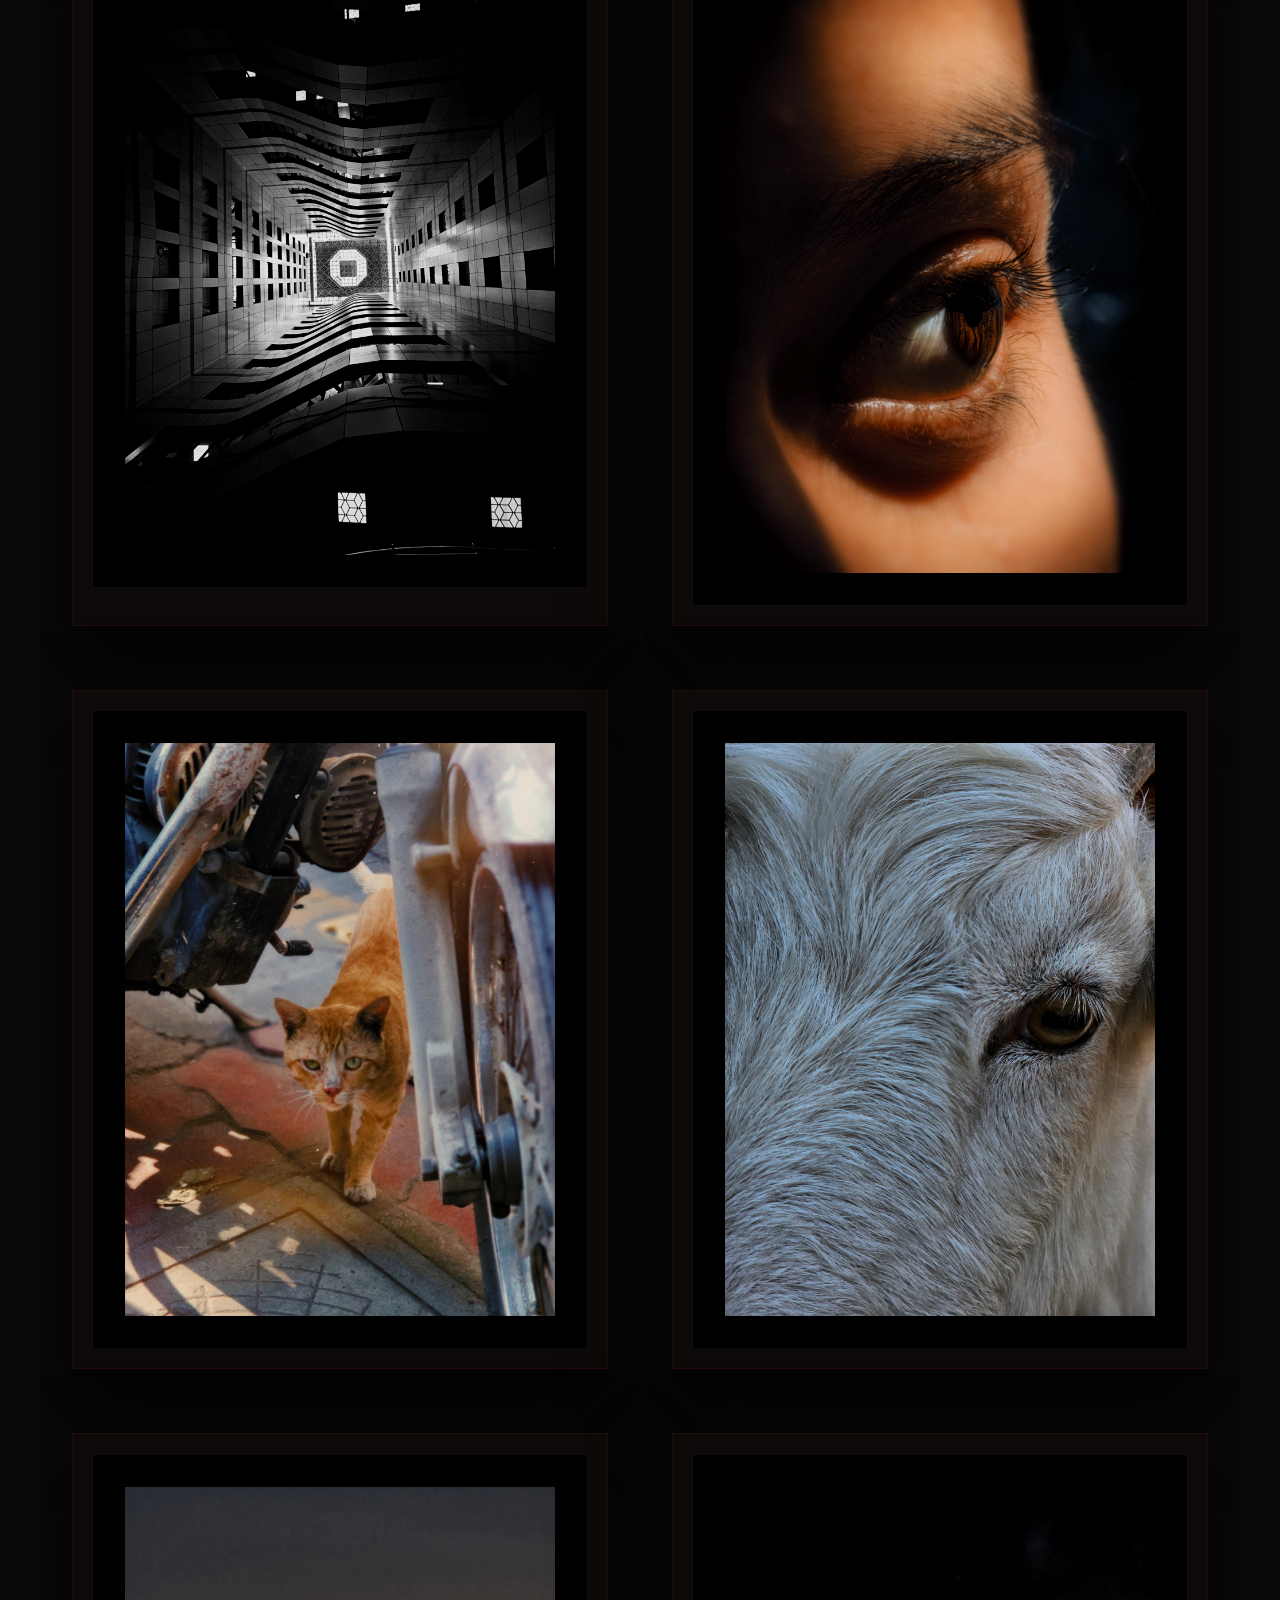
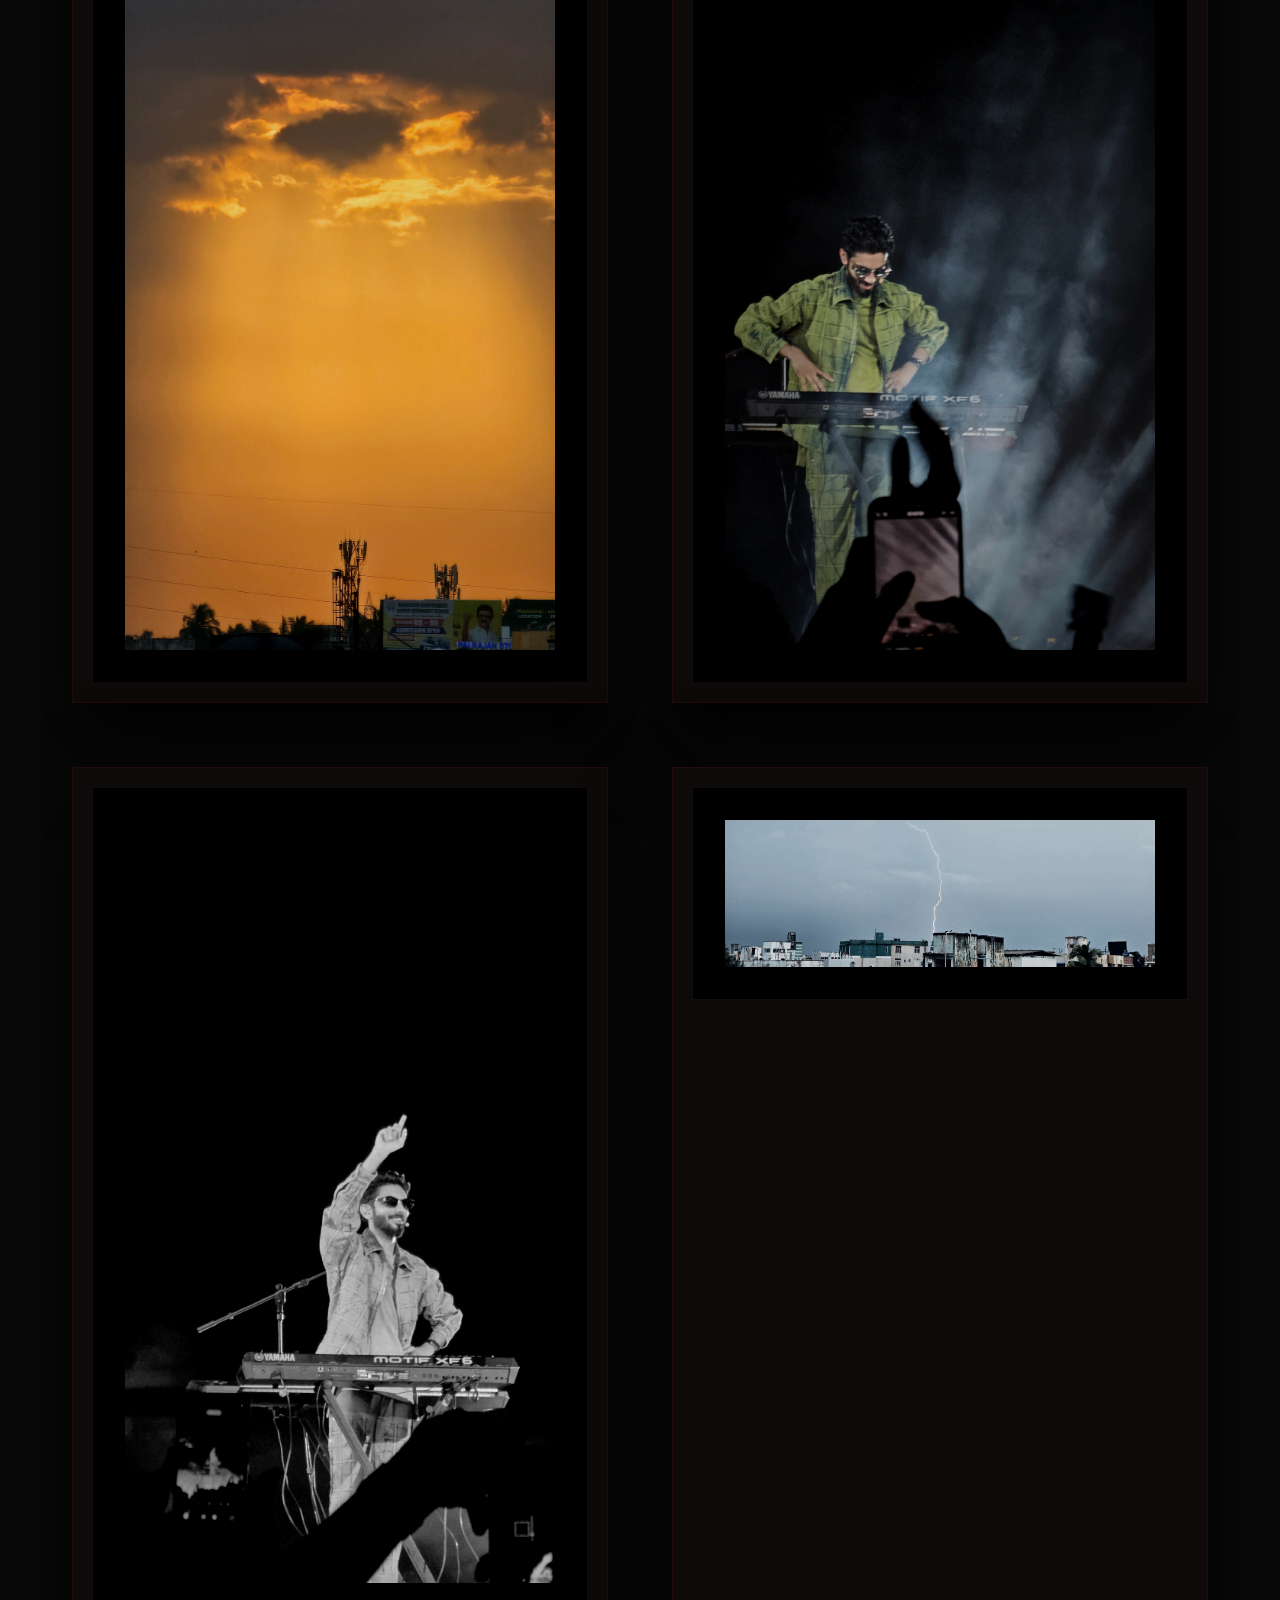
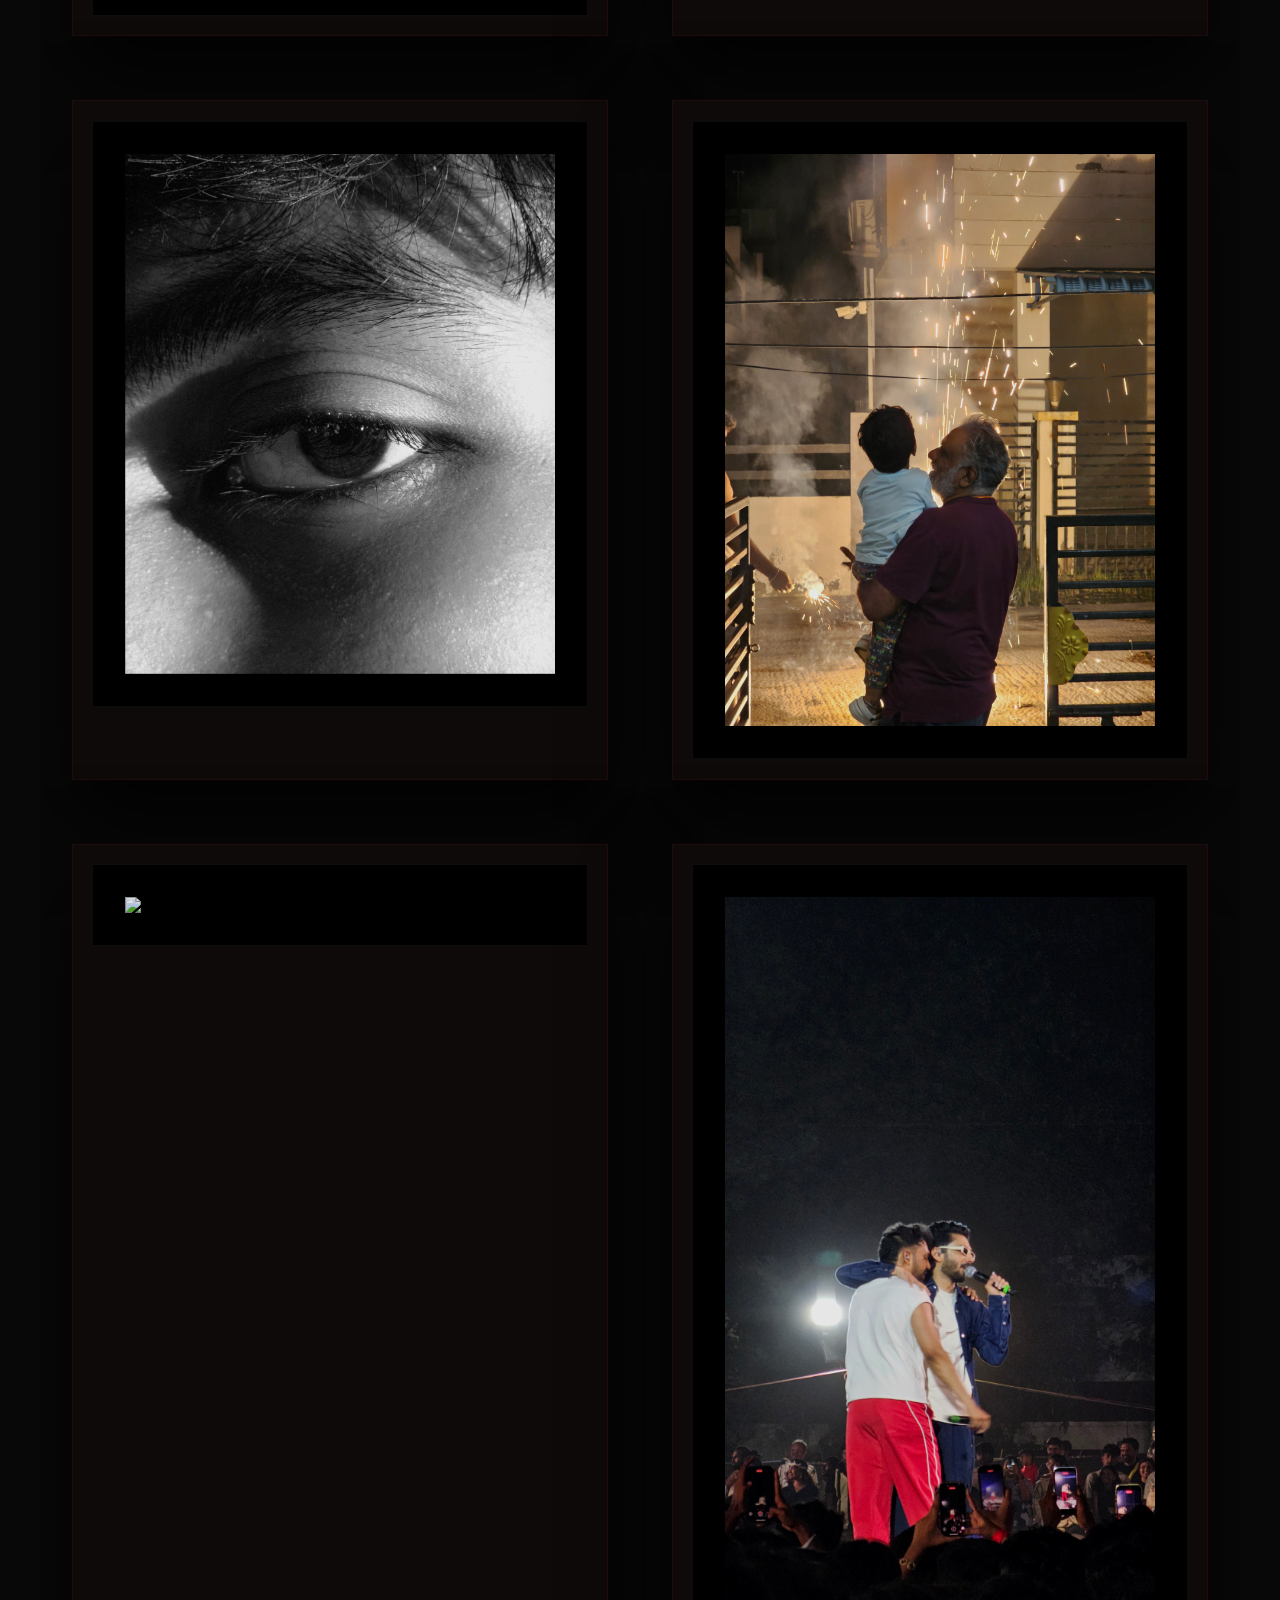
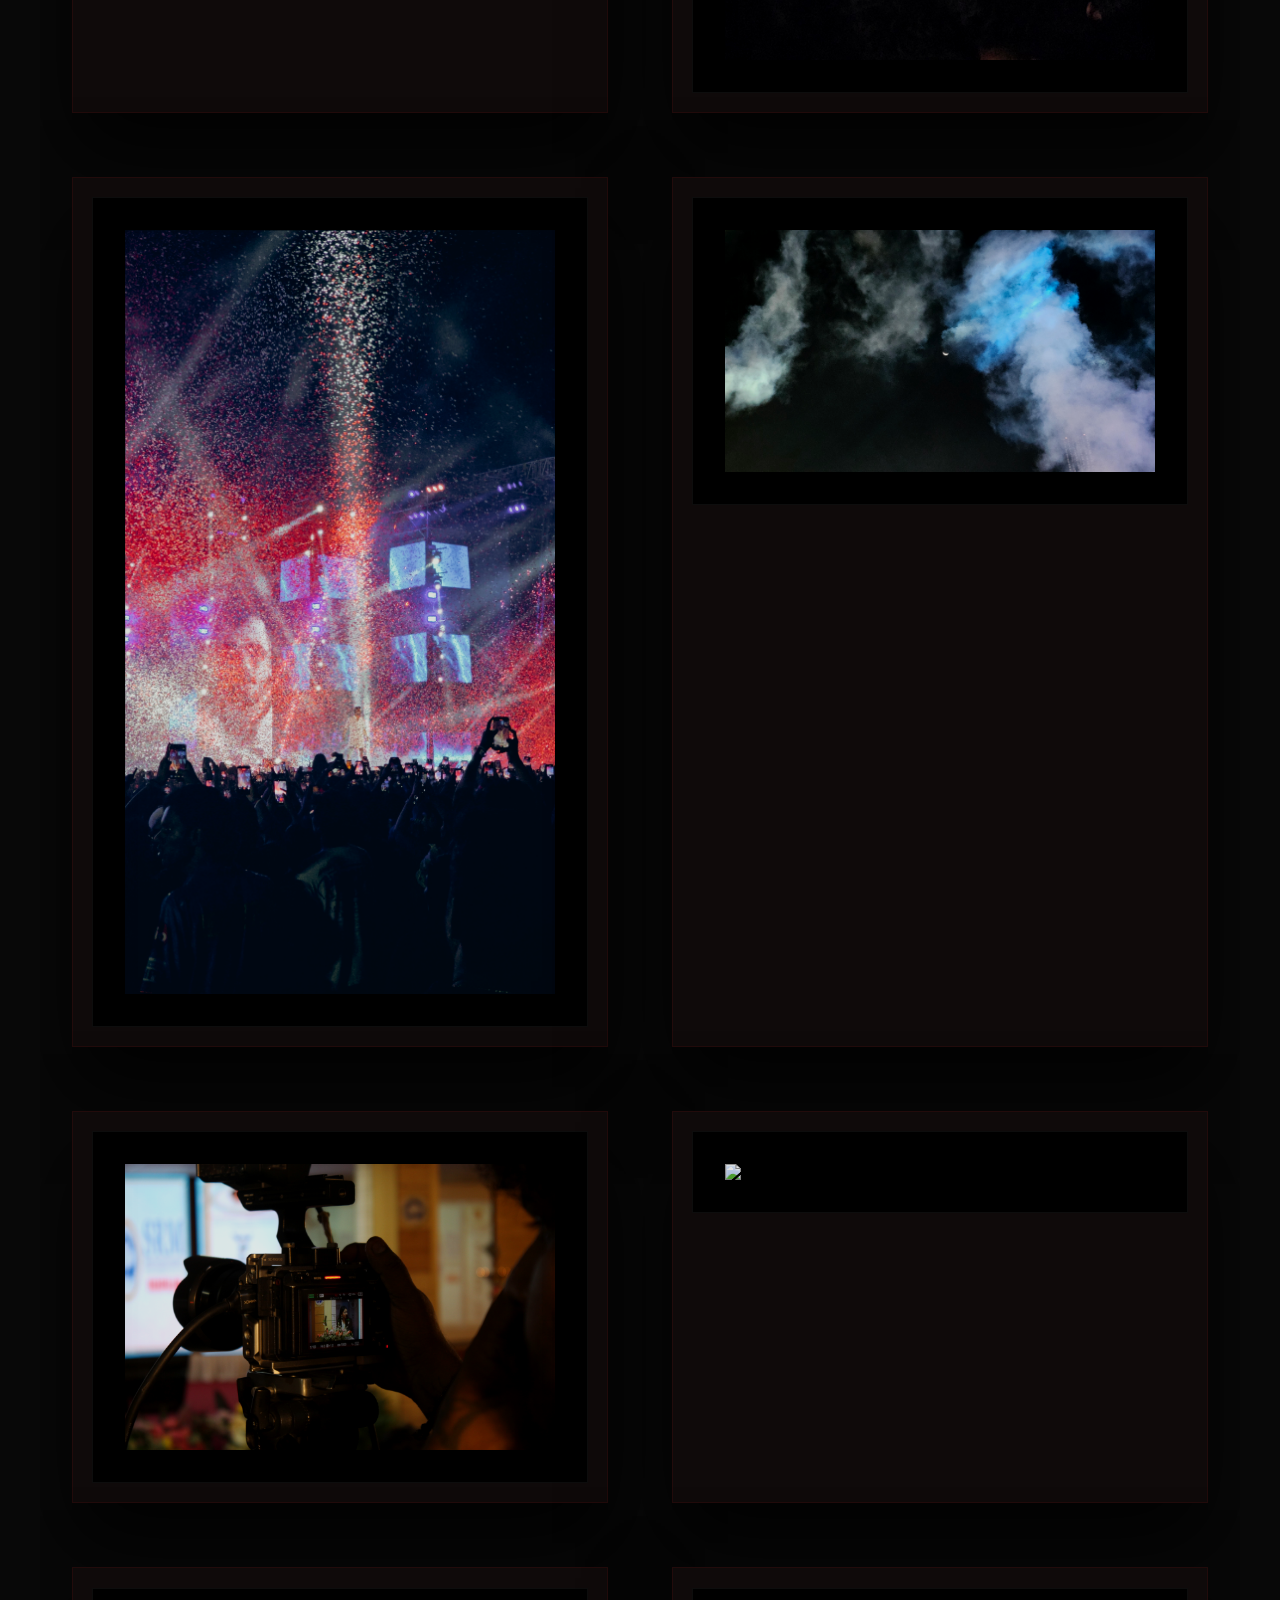
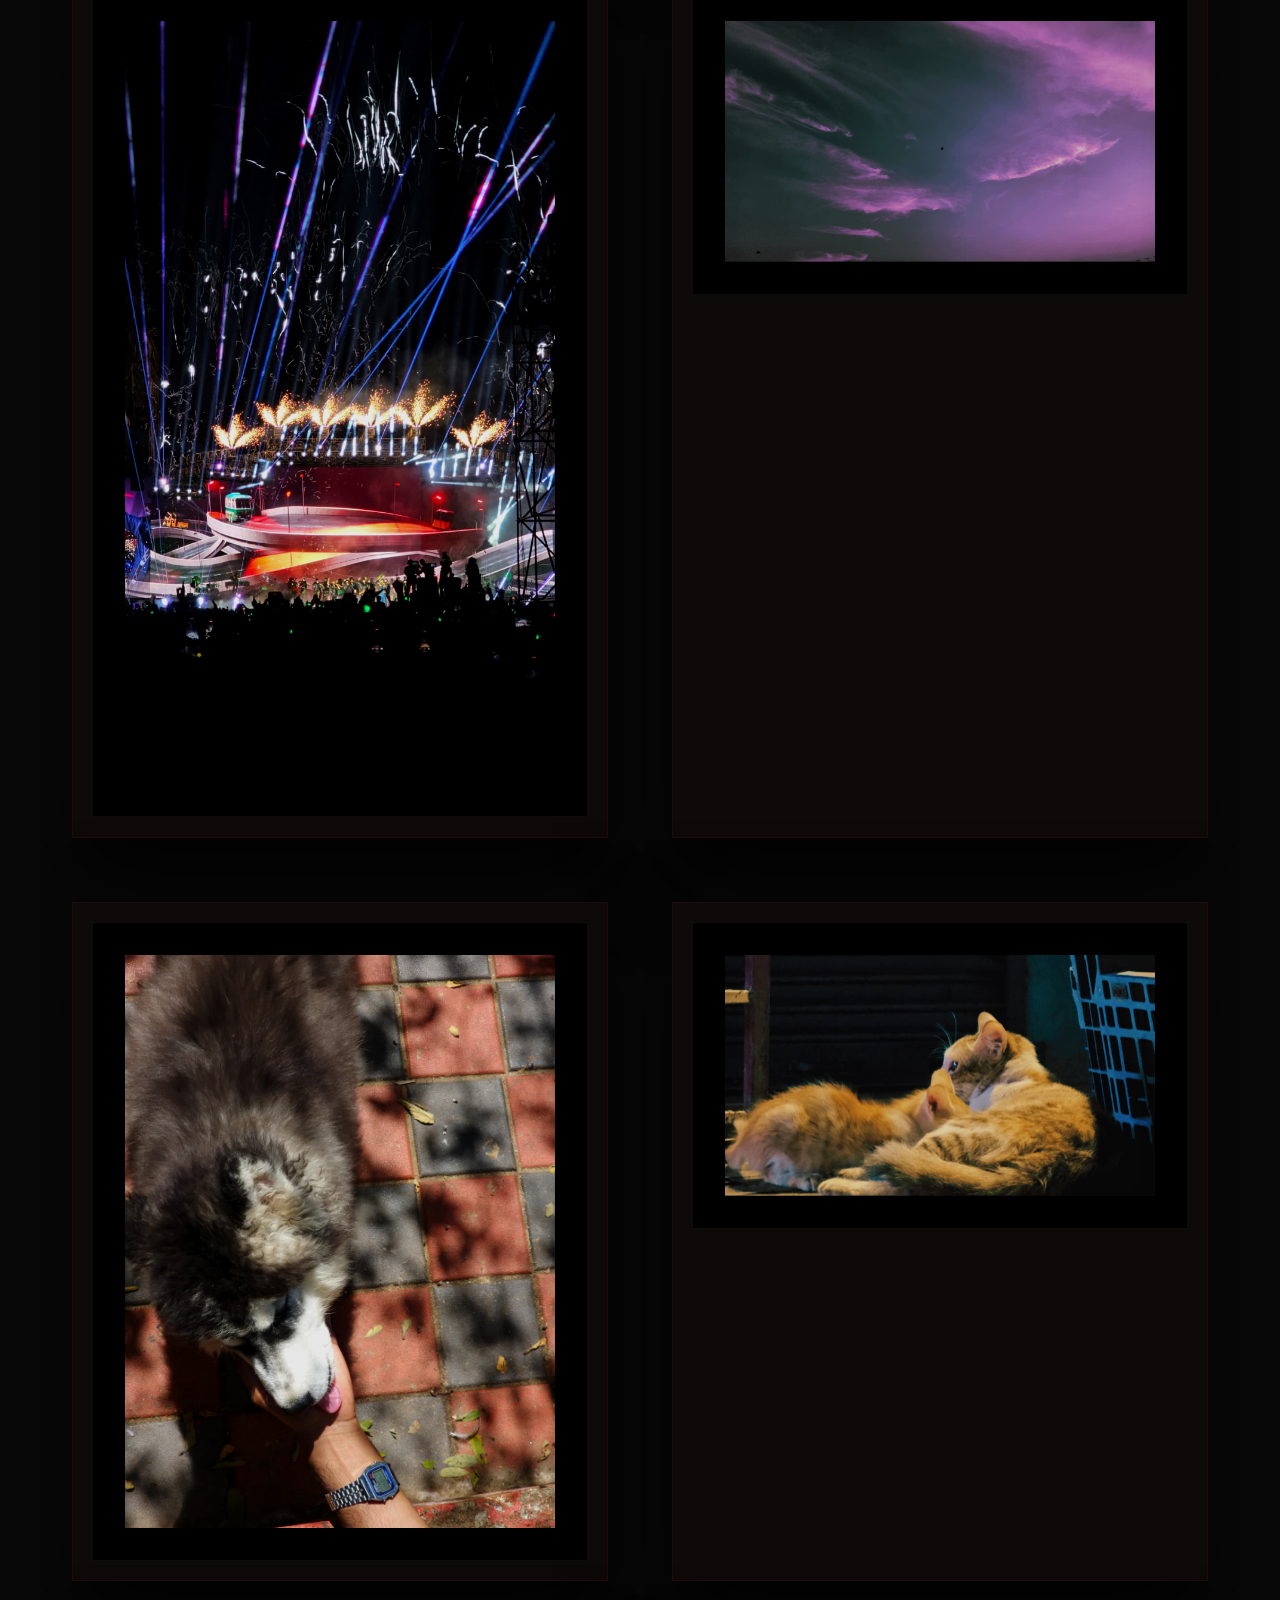
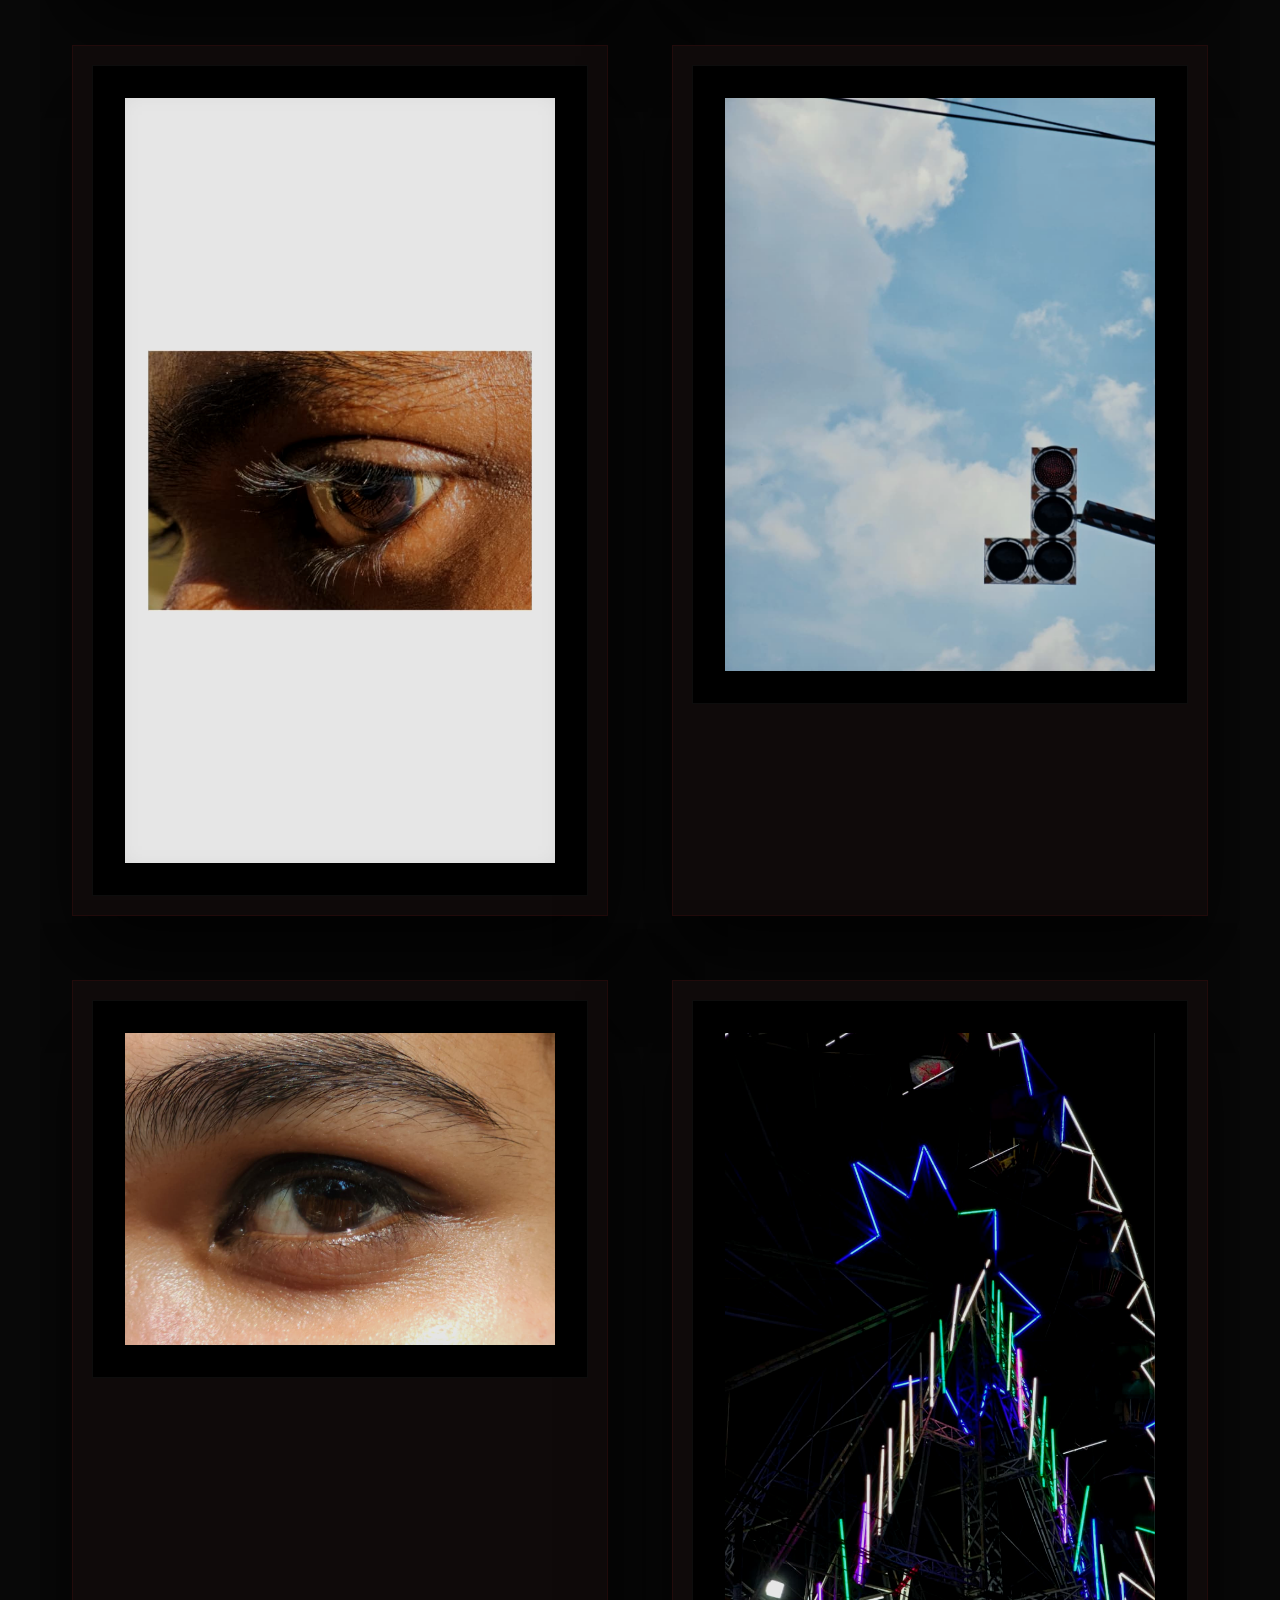
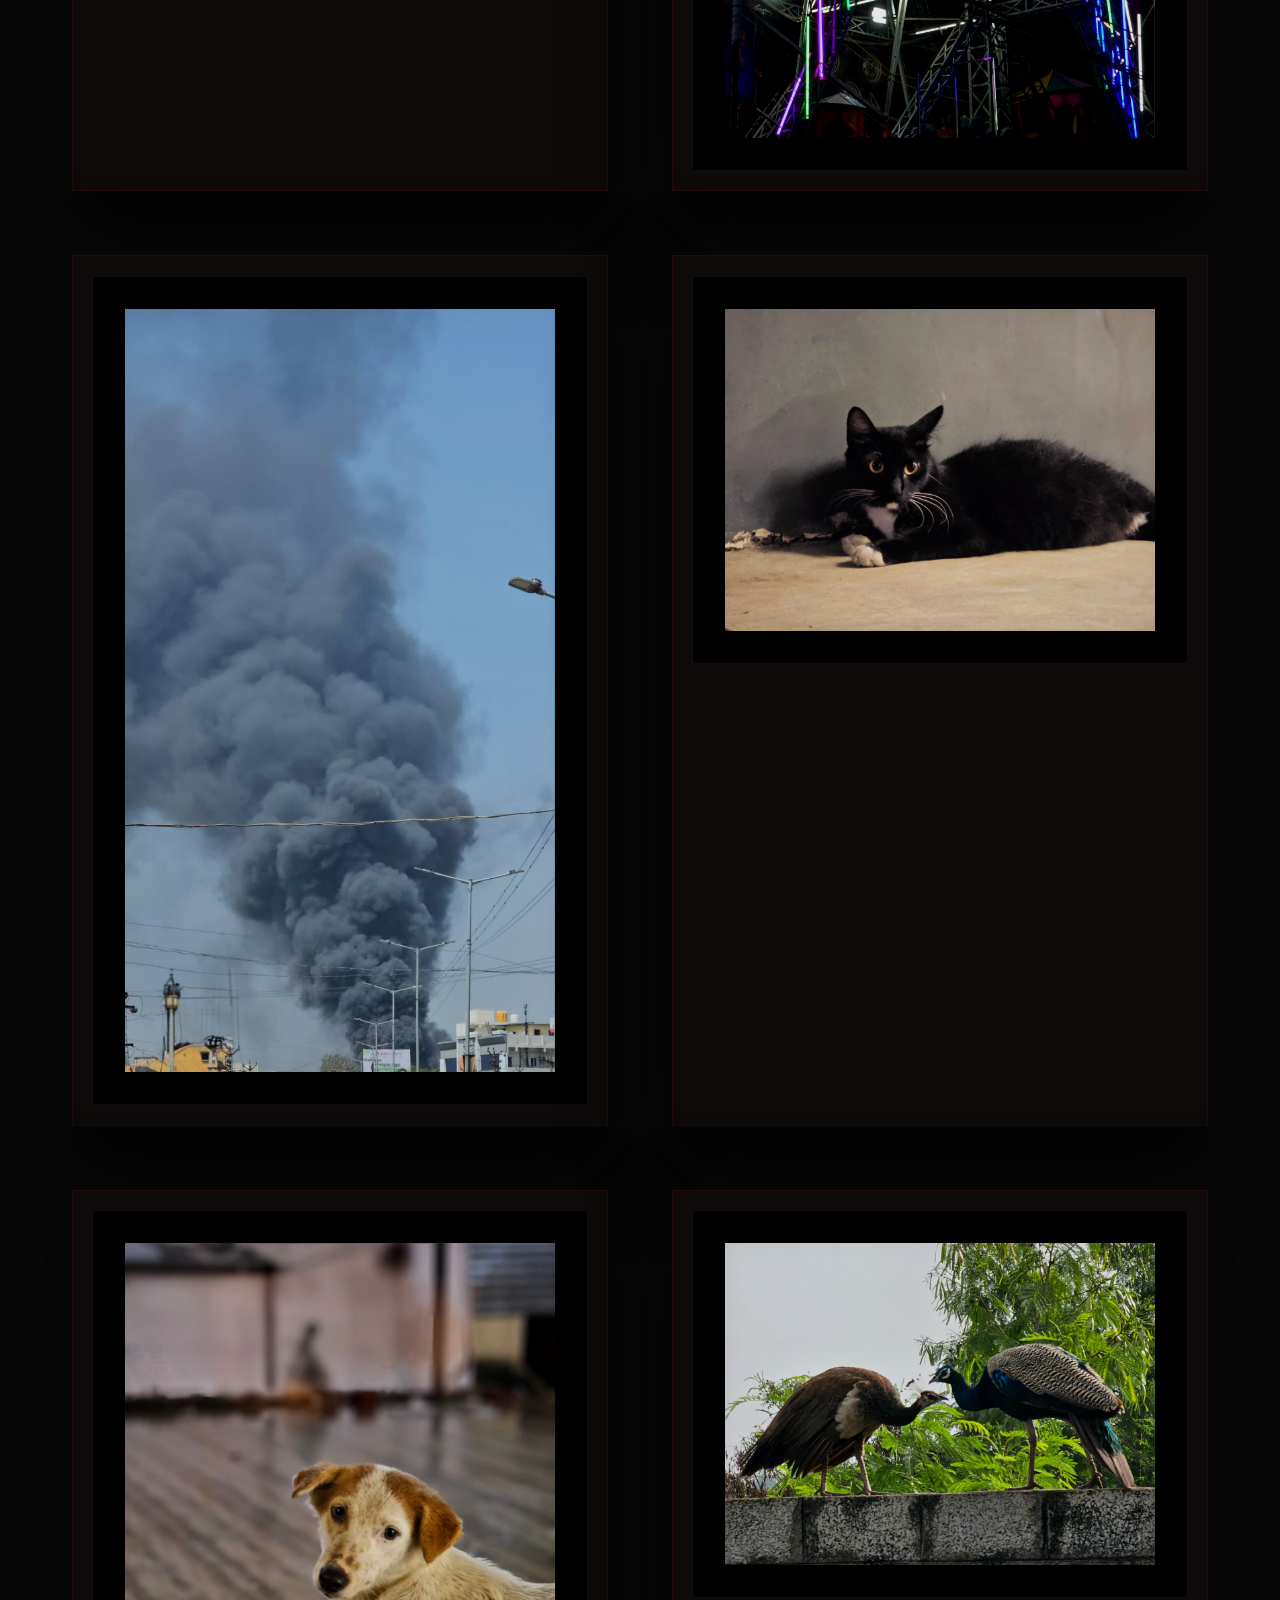
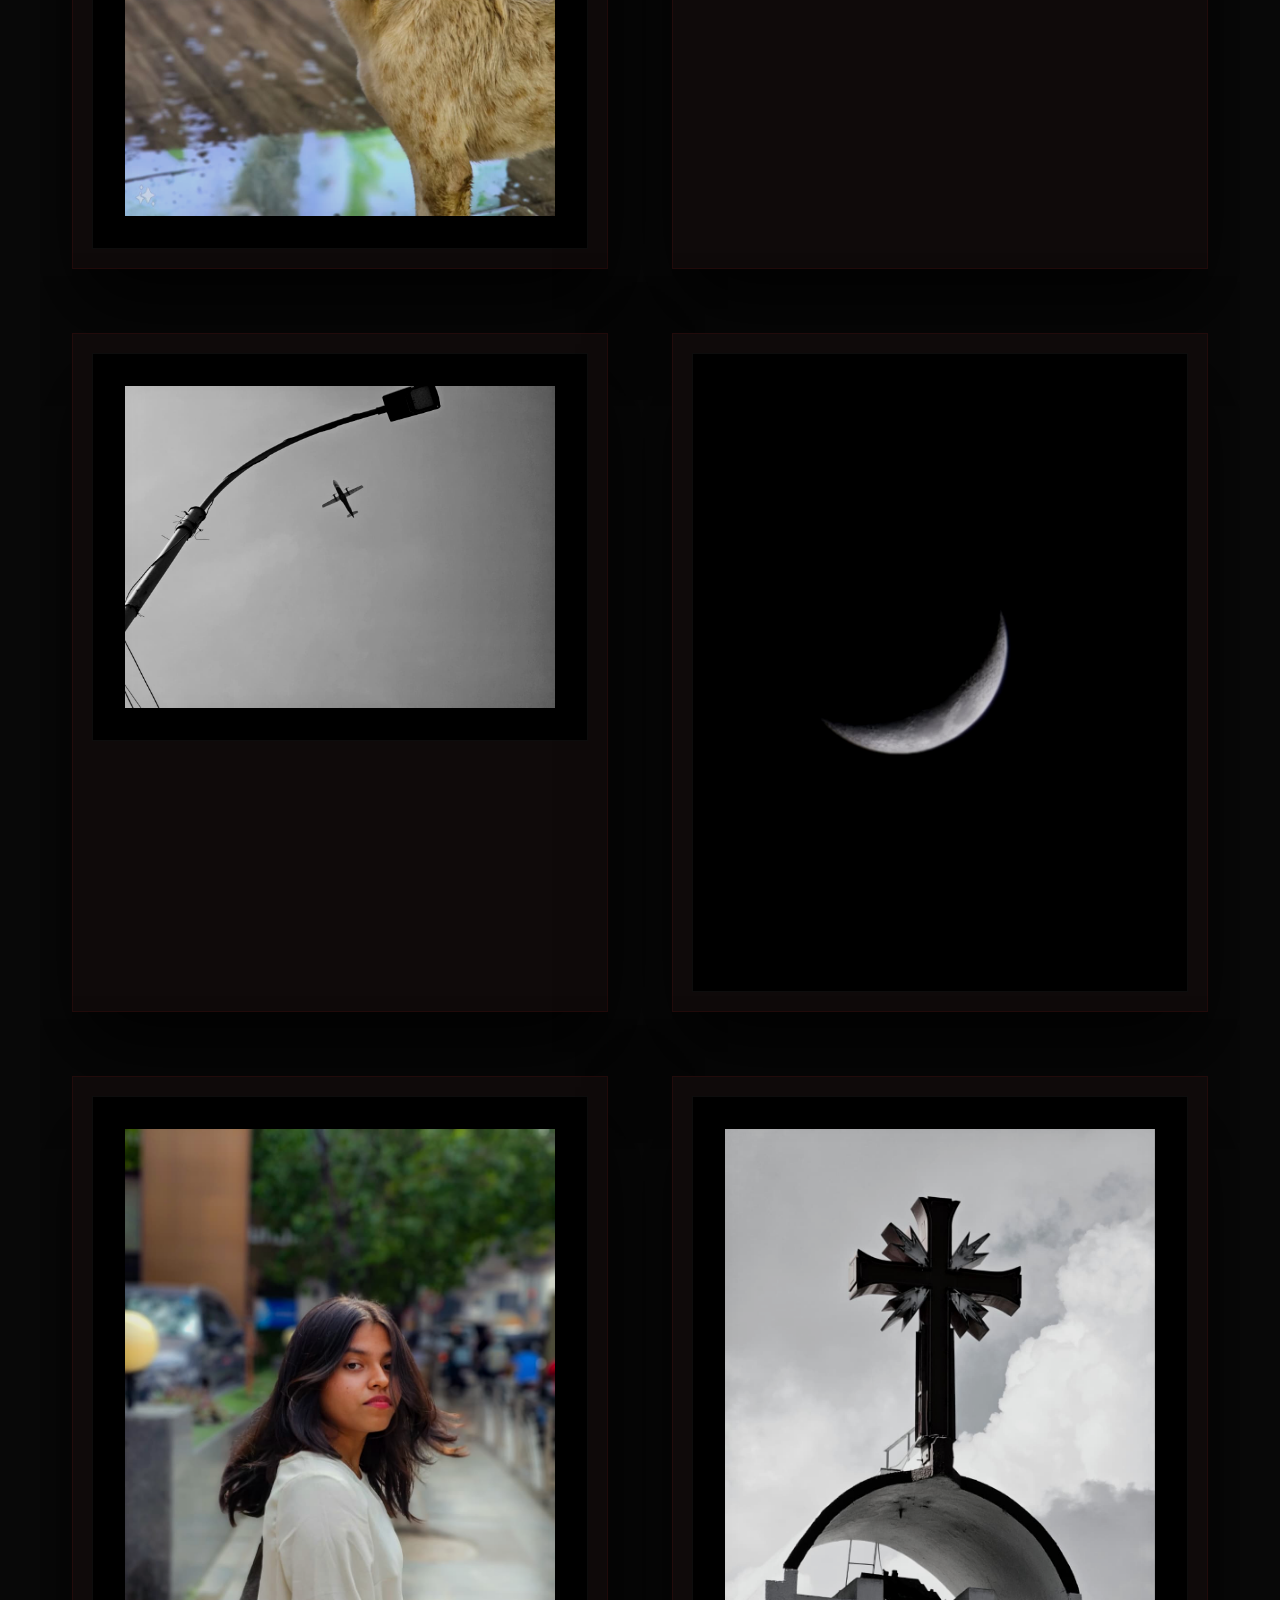
==== commit 744a7bb7: "Cyberpunk Samurai redesign, integrated MP4 background video, custom cursor, UI polish and removals" ====
--- a/designs.html
+++ b/designs.html
@@ -7,26 +7,27 @@
   <title>Shri — Design Portfolio</title>
   <meta name="description" content="Explore Shri's design portfolio — UI/UX projects, brand identities, and visual explorations.">
   <link rel="icon" type="image/png" href="favicon1.png">
-  <link href="https://fonts.googleapis.com/css2?family=Kalam:wght@400;700&family=Syne:wght@500;700;800&display=swap" rel="stylesheet">
+  <link href="https://fonts.googleapis.com/css2?family=Orbitron:wght@400;700;900&family=Rajdhani:wght@400;500;600;700&family=Share+Tech+Mono&display=swap" rel="stylesheet">
   <link rel="stylesheet" href="style.css">
   <style>
     /* ═══ DESIGN PAGE SPECIFIC ═══ */
     .design-hero {
-      min-height: 60vh;
+      min-height: 55vh;
       display: flex;
       align-items: center;
       justify-content: center;
       text-align: center;
       position: relative;
       overflow: hidden;
-      background: linear-gradient(180deg, #060608 0%, #0d0a18 50%, #060608 100%);
+      background: #080808;
     }
     .design-hero::before {
       content: '';
       position: absolute;
       inset: 0;
-      background: radial-gradient(ellipse at 30% 40%, rgba(255,218,0,.08) 0%, transparent 60%),
-                  radial-gradient(ellipse at 70% 60%, rgba(224,64,251,.06) 0%, transparent 60%);
+      background:
+        radial-gradient(ellipse at 25% 50%, rgba(204,26,26,.08) 0%, transparent 55%),
+        radial-gradient(ellipse at 75% 45%, rgba(139,0,0,.06) 0%, transparent 55%);
     }
     .design-hero-inner {
       position: relative;
@@ -35,20 +36,24 @@
       animation: fadeSlideUp .8s ease .3s both;
     }
     .design-hero-inner h1 {
-      font-family: 'Syne', sans-serif;
-      font-size: clamp(2.5rem, 6vw, 4.5rem);
-      font-weight: 800;
-      letter-spacing: -.03em;
+      font-family: 'Orbitron', sans-serif;
+      font-size: clamp(2.2rem, 6vw, 4rem);
+      font-weight: 900;
+      letter-spacing: -.01em;
       line-height: 1.08;
-      margin-bottom: 1.5rem;
+      margin-bottom: 1rem;
+      color: #fff;
     }
     .design-hero-inner p {
-      font-family: 'Kalam', cursive;
-      font-size: 1.25rem;
-      color: rgba(255,255,255,.5);
-      max-width: 700px;
+      font-family: 'Rajdhani', sans-serif;
+      font-weight: 500;
+      font-size: 1rem;
+      color: rgba(232,224,224,.45);
+      max-width: 600px;
       margin: 0 auto;
       line-height: 1.8;
+      letter-spacing: .05em;
+      text-transform: uppercase;
     }
     .back-link {
       position: fixed;
@@ -58,21 +63,34 @@
       display: inline-flex;
       align-items: center;
       gap: .4rem;
-      padding: .5rem 1.2rem;
-      border-radius: 100px;
-      background: rgba(255,255,255,.06);
-      border: 1.5px solid rgba(255,255,255,.1);
+      padding: .4rem 1.1rem;
+      border-radius: 2px;
+      background: rgba(204,26,26,.08);
+      border: 1px solid rgba(204,26,26,.2);
       backdrop-filter: blur(20px);
-      font-family: 'Kalam', cursive;
-      font-size: .95rem;
-      color: rgba(255,255,255,.6);
+      font-family: 'Share Tech Mono', monospace;
+      font-size: .78rem;
+      letter-spacing: .08em;
+      text-transform: uppercase;
+      color: rgba(232,224,224,.5);
       text-decoration: none;
-      transition: all .25s ease;
+      transition: all .3s ease;
+    }
+    .back-link.nav-hidden {
+      transform: translateY(-100px);
     }
     .back-link:hover {
-      background: rgba(255,255,255,.12);
+      background: rgba(204,26,26,.18);
       color: #fff;
-      border-color: rgba(255,255,255,.25);
+      border-color: rgba(204,26,26,.5);
+      box-shadow: 0 0 16px rgba(204,26,26,.2);
+    }
+
+    /* Handle mobile hidden state */
+    @media (max-width: 768px) {
+      .back-link.nav-hidden {
+        transform: translate(-50%, 100px);
+      }
     }
 
     /* ═══ FILTER TABS ═══ */
@@ -80,35 +98,38 @@
       display: flex;
       justify-content: center;
       gap: .5rem;
-      padding: 2rem 1rem;
+      padding: 1.5rem 1rem;
       flex-wrap: wrap;
       position: sticky;
       top: 0;
       z-index: 100;
-      background: rgba(6,6,8,.85);
+      background: rgba(8,8,8,.9);
       backdrop-filter: blur(20px);
-      border-bottom: 1px solid rgba(255,255,255,.05);
+      border-bottom: 1px solid rgba(204,26,26,.1);
     }
     .filter-tab {
-      padding: .4rem 1.1rem;
-      border-radius: 100px;
-      border: 1.5px solid rgba(255,255,255,.1);
+      padding: .35rem 1rem;
+      border-radius: 2px;
+      border: 1px solid rgba(204,26,26,.18);
       background: transparent;
-      color: rgba(255,255,255,.5);
-      font-family: 'Kalam', cursive;
-      font-size: .9rem;
+      color: rgba(232,224,224,.4);
+      font-family: 'Share Tech Mono', monospace;
+      font-size: .78rem;
+      letter-spacing: .08em;
+      text-transform: uppercase;
       cursor: pointer;
       transition: all .25s ease;
+      clip-path: polygon(0 0,calc(100% - 6px) 0,100% 6px,100% 100%,6px 100%,0 calc(100% - 6px));
     }
     .filter-tab:hover {
-      border-color: rgba(255,218,0,.4);
-      color: #ffda00;
+      border-color: rgba(204,26,26,.5);
+      color: #cc1a1a;
     }
     .filter-tab.active {
-      background: rgba(255,218,0,.12);
-      border-color: #ffda00;
-      color: #ffda00;
-      box-shadow: 0 0 14px rgba(255,218,0,.15);
+      background: rgba(204,26,26,.12);
+      border-color: #cc1a1a;
+      color: #ff2020;
+      box-shadow: 0 0 14px rgba(204,26,26,.2);
     }
 
     /* ═══ MASONRY GRID ═══ */
@@ -121,19 +142,19 @@
     }
     .design-card {
       break-inside: avoid;
-      margin-bottom: 1.4rem;
-      border: 1.5px solid rgba(255,255,255,.07);
-      border-radius: 1.4rem;
+      margin-bottom: 1.2rem;
+      border: 1px solid rgba(204,26,26,.1);
+      border-radius: 4px;
       overflow: hidden;
-      background: rgba(255,255,255,.02);
+      background: rgba(204,26,26,.02);
       transition: all .35s cubic-bezier(.23,1,.32,1);
       cursor: pointer;
       position: relative;
     }
     .design-card:hover {
-      border-color: rgba(255,218,0,.3);
-      transform: translateY(-6px);
-      box-shadow: 0 20px 50px rgba(0,0,0,.4), 0 0 30px rgba(255,218,0,.06);
+      border-color: rgba(204,26,26,.4);
+      transform: translateY(-5px);
+      box-shadow: 0 20px 50px rgba(0,0,0,.5), 0 0 30px rgba(204,26,26,.07);
     }
 
     .design-visual {
@@ -162,16 +183,17 @@
       margin-top: 4rem;
     }
     .photo-frame {
-      background: #1a1a1e;
+      background: #0f0a0a;
       padding: 1.2rem;
-      border: 1px solid rgba(255,255,255,0.08);
+      border: 1px solid rgba(204,26,26,.1);
       box-shadow: 0 40px 80px rgba(0,0,0,0.7);
       transition: all .5s cubic-bezier(0.23, 1, 0.32, 1);
       position: relative;
     }
     .photo-frame:hover {
       transform: translateY(-15px) scale(1.02) rotate(1deg);
-      border-color: rgba(255,218,0,0.2);
+      border-color: rgba(204,26,26,.3);
+      box-shadow: 0 40px 80px rgba(0,0,0,.8), 0 0 20px rgba(204,26,26,.07);
     }
     .photo-inner {
       position: relative;
@@ -226,13 +248,17 @@
 </head>
 
 <body>
-  <a href="index.html" class="back-link">← Back to Home</a>
+  <a href="index.html" class="back-link">
+    <svg width="12" height="12" viewBox="0 0 24 24" fill="none" stroke="currentColor" stroke-width="2.5" stroke-linecap="round"><polyline points="15 18 9 12 15 6"/></svg>
+    Back
+  </a>
 
   <!-- HERO -->
   <section class="design-hero">
     <div class="design-hero-inner">
-      <h1>My <span style="color:#ffda00">Design</span> Journey</h1>
-      <p>A visual documentation of UI/UX concepts, brand identities, and photographic explorations. Focus on the art, the structure, and the light.</p>
+      <p class="sec-label" style="margin-bottom:.8rem">// design portfolio</p>
+      <h1>My <span style="color:#cc1a1a">Design</span> Work</h1>
+      <p>UI/UX concepts, brand identities, and photographic explorations. Every pixel crafted with purpose.</p>
     </div>
   </section>
 
@@ -250,16 +276,18 @@
   <!-- PHOTO SECTION -->
   <section class="photo-section">
     <div style="text-align: center; margin-bottom: 3rem;">
-      <p class="sec-label">✦ framed moments</p>
+      <p class="sec-label">// framed moments</p>
       <h2 class="sec-title" style="margin-bottom: 1rem;">Design Photography</h2>
-      <p style="color: rgba(255,255,255,0.4); font-family: 'Kalam', cursive;">Pure visual exploration through the lens.</p>
+      <p style="color: rgba(232,224,224,0.35); font-family: 'Share Tech Mono', monospace; font-size: .8rem; letter-spacing: .1em; text-transform:uppercase;">Pure visual exploration through the lens.</p>
     </div>
     <div class="photo-grid" id="photo-grid"></div>
   </section>
 
   <footer>
-    <span>© 2025 Shri</span>
-    <span>Powered by <strong style="color:#e040fb">Mech Strek</strong> ⚡</span>
+    <span>&copy; 2026 Shri</span>
+    <span>Powered by <strong style="color:#cc1a1a">Mech Strek</strong>
+      <svg width="14" height="14" viewBox="0 0 24 24" fill="none" stroke="#cc1a1a" stroke-width="2" style="vertical-align:middle"><polygon points="13 2 3 14 12 14 11 22 21 10 12 10 13 2"/></svg>
+    </span>
   </footer>
 
   <script>
@@ -374,6 +402,21 @@
       const card = e.target.closest('.design-card');
       if (card) card.style.transform = '';
     }, true);
+
+    // Scroll hide/show for back-link
+    let lastScrollY = window.scrollY;
+    const backLink = document.querySelector('.back-link');
+    window.addEventListener('scroll', () => {
+      const scrollY = window.scrollY;
+      if (backLink) {
+        if (scrollY > lastScrollY && scrollY > 100) {
+          backLink.classList.add('nav-hidden');
+        } else {
+          backLink.classList.remove('nav-hidden');
+        }
+      }
+      lastScrollY = scrollY;
+    });
   </script>
 </body>
 </html>
--- a/style.css
+++ b/style.css
@@ -1,118 +1,195 @@
+/* ═══════════════════════════════════════════════════
+   IMPORTS
+   ═══════════════════════════════════════════════════ */
+@import url('https://fonts.googleapis.com/css2?family=Orbitron:wght@400;700;900&family=Rajdhani:wght@400;500;600;700&family=Share+Tech+Mono&display=swap');
+
 /* ═══════════════════════════════════════════════════
    RESET & BASE
    ═══════════════════════════════════════════════════ */
 *,*::before,*::after{box-sizing:border-box;margin:0;padding:0}
 html{scroll-behavior:smooth}
 body{
-  background:#060608;
-  color:#f0eeff;
-  font-family:'Syne',sans-serif;
+  background:#080808;
+  color:#e8e0e0;
+  font-family:'Rajdhani',sans-serif;
   overflow-x:hidden;
 }
 
+/* ─── CUSTOM CURSORS ─── */
+* {
+  cursor: url('cursor/download__3_-removebg-preview.png'), auto;
+}
+a, button, .btn, .wcard, .pcard, .scard, .chip, .atag, .port-card, .pg-btn, .filter-tab, .design-card, .mitem {
+  cursor: url('cursor/download__3_-removebg-preview.png'), pointer;
+}
+:root{
+  --red:#cc1a1a;
+  --red-bright:#ff2020;
+  --red-dark:#8b0000;
+  --red-glow:rgba(204,26,26,.45);
+  --red-dim:rgba(204,26,26,.12);
+  --gray-dark:#111111;
+  --gray-mid:#1e1e1e;
+  --gray-light:#2e2e2e;
+  --gray-text:#888;
+  --white:#f5f0f0;
+  --cyan:#00e5ff;
+}
+
 /* ─── CURSOR ─── */
-#dot,#ring{
-  position:fixed;border-radius:50%;
-  pointer-events:none;z-index:9999;
-  top:0;left:0;will-change:transform;
-  transition:width .25s, height .25s, margin .25s, border-color .25s;
-}
-#dot{width:10px;height:10px;background:#fff;margin:-5px 0 0 -5px;mix-blend-mode:difference}
-#ring{width:36px;height:36px;border:1.5px solid rgba(255,255,255,.4);margin:-18px 0 0 -18px}
-
-/* ─── PARTICLE TRAIL OVERLAY ─── */
+
+
+
+/* ─── PARTICLE TRAIL ─── */
 #trail-canvas{
   position:fixed;inset:0;width:100%;height:100%;
   pointer-events:none;z-index:9998;
 }
 
+/* ─── SCANLINE OVERLAY ─── */
+body::after{
+  content:'';position:fixed;inset:0;pointer-events:none;z-index:9990;
+  background:repeating-linear-gradient(
+    0deg,
+    transparent,
+    transparent 2px,
+    rgba(0,0,0,.07) 2px,
+    rgba(0,0,0,.07) 4px
+  );
+}
+
 /* ─── NAV ─── */
 nav{
   position:fixed;top:1.4rem;left:50%;transform:translateX(-50%);
-  z-index:200;display:flex;gap:.35rem;
-  background:rgba(255,255,255,.05);
-  border:1.5px solid rgba(255,255,255,.08);
-  border-radius:100px;padding:.45rem .75rem;
-  backdrop-filter:blur(24px);-webkit-backdrop-filter:blur(24px);
-  box-shadow:0 8px 32px rgba(0,0,0,.3);
+  z-index:200;display:flex;gap:.2rem;
+  background:rgba(8,8,8,.85);
+  border:1px solid rgba(204,26,26,.22);
+  border-radius:4px;padding:.4rem .6rem;
+  backdrop-filter:blur(20px);-webkit-backdrop-filter:blur(20px);
+  box-shadow:0 4px 24px rgba(0,0,0,.6), 0 0 0 1px rgba(204,26,26,.08);
+  transition:transform .4s cubic-bezier(.23, 1, .32, 1);
+}
+nav.nav-hidden{
+  transform:translate(-50%, -100px);
 }
 nav a{
-  padding:.35rem .95rem;border-radius:100px;
-  font-family:'Syne',sans-serif;font-size:.8rem;font-weight:700;
-  color:rgba(255,255,255,.5);text-decoration:none;
-  transition:all .25s ease;white-space:nowrap;
-}
-nav a:hover{background:rgba(255,255,255,.13);color:#fff}
+  padding:.3rem .85rem;border-radius:2px;
+  font-family:'Orbitron',sans-serif;font-size:.6rem;font-weight:700;letter-spacing:.08em;
+  color:rgba(232,224,224,.45);text-decoration:none;
+  transition:all .2s ease;white-space:nowrap;
+  text-transform:uppercase;
+}
+nav a:hover{background:rgba(204,26,26,.1);color:var(--red-bright);box-shadow:0 0 12px rgba(204,26,26,.2)}
 nav a.nav-active{
-  background:rgba(224,64,251,.15);
-  color:#e040fb;
-  box-shadow:0 0 14px rgba(224,64,251,.2);
+  background:rgba(204,26,26,.15);
+  color:var(--red-bright);
+  box-shadow:0 0 14px rgba(204,26,26,.25);
 }
 
 /* ═══════════════════════════════════════════════════
    HERO
    ═══════════════════════════════════════════════════ */
-#hero{position:relative;height:100vh;min-height:600px;overflow:hidden;display:flex;align-items:center}
-#cv{position:absolute;inset:0;width:100%;height:100%}
-.sparks{position:absolute;inset:0;pointer-events:none}
-.sp{position:absolute;background:#fff;border-radius:50%;animation:twink var(--d,3s) var(--dl,0s) ease-in-out infinite}
-@keyframes twink{0%,100%{opacity:0;transform:scale(.4)}50%{opacity:.8;transform:scale(1)}}
+#hero{
+  position:relative;height:100vh;min-height:600px;overflow:hidden;
+  display:flex;align-items:center;
+  background:#080808;
+}
+
+/* Hero background image */
+#hero::before{
+  content:'';
+  position:absolute;inset:0;
+  background:#080808;
+  z-index:-1;
+}
+
+/* Left dark gradient overlay */
+#hero::after{
+  content:'';
+  position:absolute;inset:0;
+  background:linear-gradient(
+    105deg,
+    rgba(8,8,8,.98) 0%,
+    rgba(8,8,8,.92) 38%,
+    rgba(8,8,8,.6) 60%,
+    rgba(8,8,8,.1) 80%,
+    transparent 100%
+  );
+  z-index:2; /* Moved above video */
+}
+
+#hero-video{
+  position:absolute;inset:0;
+  width:100%;height:100%;
+  object-fit:cover;z-index:1;
+  opacity:.5; /* Adjust for readability */
+}
+.sparks{position:absolute;inset:0;pointer-events:none;z-index:2}
+.sp{position:absolute;background:var(--red-bright);border-radius:50%;animation:twink var(--d,3s) var(--dl,0s) ease-in-out infinite}
+@keyframes twink{0%,100%{opacity:0;transform:scale(.4)}50%{opacity:.6;transform:scale(1)}}
 
 .hero-inner{
   position:relative;z-index:10;
-  padding:0 4rem;max-width:1200px;width:100%;
+  padding:0 5rem;max-width:760px;width:100%;
 }
 .hero-eyebrow{
-  font-family:'Kalam',cursive;font-size:1.3rem;
-  color:rgba(255,255,255,.5);margin-bottom:.6rem;
+  font-family:'Share Tech Mono',monospace;font-size:.9rem;
+  color:var(--red);margin-bottom:1rem;letter-spacing:.12em;
+  text-transform:uppercase;
   animation:fadeSlideUp .8s ease .3s both;
 }
+.hero-eyebrow::before{content:'// ';opacity:.5}
 h1.hero-name{
-  font-family:'Syne',sans-serif;
-  font-size:clamp(3rem,8vw,6.5rem);
-  font-weight:800;line-height:1.0;letter-spacing:-.03em;
-  color:#fff;margin-bottom:.9rem;
+  font-family:'Orbitron',sans-serif;
+  font-size:clamp(2.8rem,7vw,5.8rem);
+  font-weight:900;line-height:1.0;letter-spacing:-.01em;
+  color:#fff;margin-bottom:1rem;
   animation:fadeSlideUp .8s ease .5s both;
-}
-.hero-sub{
-  font-family:'Kalam',cursive;
-  font-size:clamp(1.3rem,3vw,2rem);
-  color:rgba(255,255,255,.72);
+  text-shadow:0 0 40px rgba(204,26,26,.15);
+}
+.hero-tagline {
+  font-family:'Rajdhani',sans-serif;
+  font-size:clamp(1rem,2.2vw,1.4rem);
+  font-weight:600;
+  color:#ffda00;
+  letter-spacing:.15em;
+  text-transform:uppercase;
   margin-bottom:2.8rem;
-  position:relative;display:inline-block;
   animation:fadeSlideUp .8s ease .7s both;
-  min-height:2.5rem;
-}
-.hero-sub svg{position:absolute;bottom:-10px;left:0;width:100%;overflow:visible}
+  border-left:3px solid #ffda00;
+  padding-left:1rem;
+}
 .hero-btns{display:flex;gap:1rem;flex-wrap:wrap;animation:fadeSlideUp .8s ease .9s both}
 
 /* Typed cursor blink */
 #typed-text{
-  border-right:2px solid rgba(255,218,0,.7);
+  border-right:2px solid var(--red);
   padding-right:4px;
   animation:blink-cursor .75s step-end infinite;
 }
 @keyframes blink-cursor{50%{border-color:transparent}}
 
 .btn{
-  padding:.75rem 1.8rem;border-radius:100px;
-  font-family:'Kalam',cursive;font-size:1.1rem;font-weight:700;
+  padding:.75rem 1.8rem;border-radius:2px;
+  font-family:'Orbitron',sans-serif;font-size:.75rem;font-weight:700;letter-spacing:.1em;
   text-decoration:none;display:inline-block;
   transition:transform .18s,box-shadow .18s,background .25s;
   position:relative;overflow:hidden;
+  text-transform:uppercase;
+  clip-path:polygon(0 0, calc(100% - 12px) 0, 100% 12px, 100% 100%, 12px 100%, 0 calc(100% - 12px));
 }
 .btn::after{
   content:'';position:absolute;inset:0;
-  background:linear-gradient(120deg,transparent 30%,rgba(255,255,255,.15) 50%,transparent 70%);
+  background:linear-gradient(120deg,transparent 30%,rgba(255,255,255,.08) 50%,transparent 70%);
   transform:translateX(-100%);
   transition:transform .5s ease;
 }
 .btn:hover::after{transform:translateX(100%)}
-.btn:hover{transform:translateY(-3px) rotate(-1deg)}
-.btn-w{background:#fff;color:#000;box-shadow:4px 4px 0 rgba(255,255,255,.25)}
-.btn-w:hover{box-shadow:6px 6px 0 rgba(255,255,255,.35)}
-.btn-o{background:transparent;color:#fff;border:2px solid rgba(255,255,255,.35);box-shadow:4px 4px 0 rgba(255,255,255,.08)}
-.btn-o:hover{border-color:rgba(255,255,255,.75)}
+.btn:hover{transform:translateY(-3px)}
+.btn-w{background:var(--red);color:#fff;box-shadow:0 4px 20px rgba(204,26,26,.4)}
+.btn-w:hover{box-shadow:0 8px 32px rgba(204,26,26,.6);background:var(--red-bright)}
+.btn-o{background:transparent;color:var(--white);border:1px solid rgba(204,26,26,.5);box-shadow:0 0 0 1px rgba(204,26,26,.1)}
+.btn-o:hover{border-color:var(--red-bright);box-shadow:0 0 20px rgba(204,26,26,.25)}
 
 /* Entrance animations */
 @keyframes fadeSlideUp{
@@ -120,29 +197,33 @@
   to{opacity:1;transform:translateY(0)}
 }
 
-.doodle-char{
-  position:absolute;bottom:0;right:4rem;
-  width:clamp(150px,20vw,295px);z-index:10;
-  transition:filter .3s ease;
-  cursor:pointer;
-}
-.doodle-char:hover{
-  filter:drop-shadow(0 0 20px rgba(224,64,251,.4));
-}
-
 .scroll-hint{
-  position:absolute;bottom:2rem;left:50%;transform:translateX(-50%);
-  z-index:10;display:flex;flex-direction:column;align-items:center;gap:.4rem;
+  position:absolute;bottom:2rem;left:5rem;
+  z-index:10;display:flex;flex-direction:column;align-items:flex-start;gap:.4rem;
   animation:fadeSlideUp 1s ease 1.2s both;
 }
-.scroll-hint span{font-family:'Kalam',cursive;font-size:.9rem;color:rgba(255,255,255,.35)}
-.scroll-line{width:1px;height:32px;background:linear-gradient(to bottom,rgba(255,255,255,.4),transparent);animation:sline 2s ease-in-out infinite}
+.scroll-hint span{
+  font-family:'Share Tech Mono',monospace;font-size:.7rem;
+  color:rgba(232,224,224,.25);letter-spacing:.15em;text-transform:uppercase;
+}
+.scroll-line{width:1px;height:32px;background:linear-gradient(to bottom,var(--red),transparent);animation:sline 2s ease-in-out infinite}
 @keyframes sline{0%{transform:scaleY(0);transform-origin:top}50%{transform:scaleY(1);transform-origin:top}51%{transform:scaleY(1);transform-origin:bottom}100%{transform:scaleY(0);transform-origin:bottom}}
 
+/* hero corner accent */
+.hero-inner::before{
+  content:'';
+  position:absolute;
+  top:-1rem;left:-1rem;
+  width:60px;height:60px;
+  border-top:2px solid var(--red);
+  border-left:2px solid var(--red);
+  opacity:.4;
+}
+
 /* ═══════════════════════════════════════════════════
    DIVIDER
    ═══════════════════════════════════════════════════ */
-.dv{width:100%;height:1px;background:linear-gradient(90deg,transparent,rgba(255,255,255,.08),transparent)}
+.dv{width:100%;height:1px;background:linear-gradient(90deg,transparent,rgba(204,26,26,.2),transparent)}
 
 /* ═══════════════════════════════════════════════════
    SECTION COMMONS
@@ -150,17 +231,19 @@
 section{position:relative;overflow:hidden}
 .wrap{max-width:1200px;margin:0 auto;padding:7rem 4rem}
 .sec-label{
-  font-family:'Kalam',cursive;font-size:1.1rem;color:#e040fb;margin-bottom:.6rem;
+  font-family:'Share Tech Mono',monospace;font-size:.8rem;
+  color:var(--red);margin-bottom:.8rem;letter-spacing:.14em;text-transform:uppercase;
 }
 .sec-title{
-  font-family:'Syne',sans-serif;
-  font-size:clamp(2rem,4.5vw,3.2rem);font-weight:800;
-  letter-spacing:-.03em;line-height:1.08;margin-bottom:3.5rem;
+  font-family:'Orbitron',sans-serif;
+  font-size:clamp(1.8rem,4vw,2.8rem);font-weight:900;
+  letter-spacing:-.01em;line-height:1.08;margin-bottom:3.5rem;
+  color:#fff;
 }
 .blob{position:absolute;border-radius:50%;pointer-events:none;filter:blur(90px);transition:transform .8s ease}
 
 /* ═══════════════════════════════════════════════════
-   SCROLL REVEAL SYSTEM
+   SCROLL REVEAL
    ═══════════════════════════════════════════════════ */
 .reveal{
   opacity:0;
@@ -181,31 +264,33 @@
   gap:3rem;
   padding:2rem 0;
   flex-wrap:wrap;
+  border:1px solid rgba(204,26,26,.12);
+  border-radius:4px;
+  background:rgba(204,26,26,.03);
+  padding:2rem 3rem;
 }
 .stat-item{
   text-align:center;
   position:relative;
 }
 .stat-number{
-  font-family:'Syne',sans-serif;
-  font-size:2.5rem;
-  font-weight:800;
-  background:linear-gradient(135deg,#e040fb,#00e5ff);
-  -webkit-background-clip:text;
-  -webkit-text-fill-color:transparent;
-  background-clip:text;
+  font-family:'Orbitron',sans-serif;
+  font-size:2.2rem;
+  font-weight:900;
+  color:var(--red-bright);
+  text-shadow:0 0 20px rgba(204,26,26,.4);
 }
 .stat-label{
-  font-family:'Kalam',cursive;
-  font-size:1rem;
-  color:rgba(255,255,255,.4);
-  margin-top:.2rem;
+  font-family:'Share Tech Mono',monospace;
+  font-size:.75rem;
+  color:var(--gray-text);
+  margin-top:.3rem;letter-spacing:.1em;text-transform:uppercase;
 }
 .stat-item::after{
   content:'';position:absolute;
   right:-1.5rem;top:50%;transform:translateY(-50%);
   width:1px;height:40px;
-  background:rgba(255,255,255,.1);
+  background:rgba(204,26,26,.15);
 }
 .stat-item:last-child::after{display:none}
 
@@ -215,38 +300,40 @@
 .about-grid{display:grid;grid-template-columns:1fr 1.4fr;gap:5rem;align-items:center}
 .orb-col{display:flex;flex-direction:column;align-items:center;gap:1.75rem}
 .orb{
-  width:255px;height:255px;border-radius:50%;
-  border:2.5px dashed rgba(255,255,255,.17);
+  width:240px;height:240px;border-radius:50%;
+  border:1.5px dashed rgba(204,26,26,.3);
   display:flex;align-items:center;justify-content:center;position:relative;
   animation:spin 14s linear infinite;
 }
 @keyframes spin{to{transform:rotate(360deg)}}
 .orb-inner{animation:spin 14s linear infinite reverse}
-.orb-ring{position:absolute;inset:-13px;border-radius:50%;border:1.5px dashed rgba(224,64,251,.26);animation:spin 9s linear infinite reverse}
+.orb-ring{position:absolute;inset:-13px;border-radius:50%;border:1px dashed rgba(204,26,26,.18);animation:spin 9s linear infinite reverse}
 .tag-row{display:flex;flex-wrap:wrap;gap:.55rem;justify-content:center}
 .atag{
   display:inline-flex;align-items:center;gap:.32rem;
-  padding:.3rem .85rem;border-radius:100px;
-  border:1.8px solid var(--tc);background:var(--bg);
-  font-family:'Kalam',cursive;font-size:.92rem;color:var(--tc);
+  padding:.28rem .8rem;border-radius:2px;
+  border:1px solid var(--tc);background:var(--bg);
+  font-family:'Rajdhani',sans-serif;font-size:.9rem;font-weight:600;color:var(--tc);
+  letter-spacing:.05em;text-transform:uppercase;
   transition:transform .18s,box-shadow .18s;
   cursor:default;
-}
-.atag:hover{transform:rotate(-2deg) scale(1.06);box-shadow:0 0 12px var(--tc)}
-.about-text p{font-size:1rem;color:rgba(240,238,255,.52);line-height:1.85;font-weight:500;margin-bottom:1.1rem}
+  clip-path:polygon(0 0,calc(100% - 6px) 0,100% 6px,100% 100%,6px 100%,0 calc(100% - 6px));
+}
+.atag:hover{transform:rotate(-1deg) scale(1.04);box-shadow:0 0 12px var(--tc)}
+.about-text p{font-size:1.05rem;color:rgba(232,224,224,.55);line-height:1.85;font-weight:500;margin-bottom:1.1rem}
 .chips{display:flex;flex-wrap:wrap;gap:.48rem;margin-top:.5rem}
 .chip{
-  padding:.28rem .82rem;border:1.5px dashed rgba(255,255,255,.17);border-radius:100px;
-  font-family:'Kalam',cursive;font-size:.88rem;color:rgba(255,255,255,.68);
-  background:rgba(255,255,255,.03);
+  padding:.26rem .8rem;border:1px solid rgba(204,26,26,.22);border-radius:2px;
+  font-family:'Share Tech Mono',monospace;font-size:.78rem;color:rgba(232,224,224,.6);
+  background:rgba(204,26,26,.04);
   transition:all .25s ease;
-  cursor:default;
+  cursor:default;letter-spacing:.05em;
 }
 .chip:hover{
-  border-color:#e040fb;color:#e040fb;
-  transform:rotate(-1.5deg) scale(1.05);
-  box-shadow:0 0 16px rgba(224,64,251,.2);
-  background:rgba(224,64,251,.06);
+  border-color:var(--red-bright);color:var(--red-bright);
+  transform:translateY(-2px);
+  box-shadow:0 0 14px rgba(204,26,26,.2);
+  background:rgba(204,26,26,.08);
 }
 
 /* ═══════════════════════════════════════════════════
@@ -254,79 +341,98 @@
    ═══════════════════════════════════════════════════ */
 .work-grid{display:grid;grid-template-columns:1fr 1fr;gap:1.4rem}
 .wcard{
-  border:1.5px solid rgba(255,255,255,.07);border-radius:1.4rem;overflow:hidden;
-  background:rgba(255,255,255,.025);
+  border:1px solid rgba(204,26,26,.12);border-radius:4px;overflow:hidden;
+  background:rgba(15,10,10,.8);
   transition:transform .3s,border-color .3s,box-shadow .3s;
   transform-style:preserve-3d;
-  cursor:pointer;
-}
-.wcard:hover{border-color:rgba(255,255,255,.18);box-shadow:0 24px 50px rgba(0,0,0,.35)}
+  cursor:pointer;position:relative;
+}
+.wcard:hover{border-color:rgba(204,26,26,.4);box-shadow:0 20px 50px rgba(0,0,0,.5), 0 0 30px rgba(204,26,26,.08)}
 .wvis{height:220px;overflow:hidden;position:relative}
 .wvis::after{
   content:'';position:absolute;inset:0;
-  background:linear-gradient(to bottom,transparent 60%,rgba(6,6,8,.4));
+  background:linear-gradient(to bottom,transparent 60%,rgba(8,8,8,.6));
   pointer-events:none;
 }
 .wvis svg{width:100%;height:100%;display:block}
 .wbody{padding:1.4rem}
-.wtag{font-family:'Kalam',cursive;font-size:.95rem;margin-bottom:.35rem}
-.wtitle{font-family:'Syne',sans-serif;font-size:1.15rem;font-weight:700;margin-bottom:.4rem}
-.wdesc{font-size:.875rem;color:rgba(240,238,255,.52);line-height:1.65;margin-bottom:.9rem}
+.wtag{font-family:'Share Tech Mono',monospace;font-size:.78rem;margin-bottom:.35rem;letter-spacing:.08em;text-transform:uppercase}
+.wtitle{font-family:'Orbitron',sans-serif;font-size:1rem;font-weight:700;margin-bottom:.4rem;letter-spacing:.02em}
+.wdesc{font-size:.95rem;color:rgba(232,224,224,.5);line-height:1.65;margin-bottom:.9rem;font-family:'Rajdhani',sans-serif;font-weight:500}
 .warr{
-  font-family:'Kalam',cursive;font-size:1rem;color:#ffda00;
-  display:inline-flex;align-items:center;gap:.3rem;
-  transition:gap .18s,color .18s;
+  font-family:'Share Tech Mono',monospace;font-size:.8rem;color:var(--red-bright);
+  display:inline-flex;align-items:center;gap:.3rem;letter-spacing:.08em;
+  transition:gap .18s,color .18s;text-transform:uppercase;
 }
 .wcard:hover .warr{gap:.6rem;color:#fff}
 
 /* Shimmer on work card hover */
 .wcard::before{
   content:'';position:absolute;top:0;left:-100%;width:100%;height:100%;
-  background:linear-gradient(90deg,transparent,rgba(255,255,255,.04),transparent);
+  background:linear-gradient(90deg,transparent,rgba(204,26,26,.04),transparent);
   transition:left .6s ease;z-index:1;pointer-events:none;
 }
 .wcard:hover::before{left:100%}
+
+/* Portfolio banner */
+.portfolio-banner-wrap{margin-top:2.5rem}
+.portfolio-banner-wrap a{
+  display:flex;align-items:center;justify-content:space-between;gap:1.5rem;
+  padding:2rem 2.5rem;border-radius:4px;
+  border:1px solid rgba(204,26,26,.2);
+  background:rgba(204,26,26,.04);
+  text-decoration:none;color:inherit;
+  transition:all .3s ease;
+  clip-path:polygon(0 0,calc(100% - 16px) 0,100% 16px,100% 100%,16px 100%,0 calc(100% - 16px));
+}
+.portfolio-banner-wrap a:hover{
+  border-color:rgba(204,26,26,.5);
+  background:rgba(204,26,26,.09);
+  box-shadow:0 16px 50px rgba(0,0,0,.4),0 0 30px rgba(204,26,26,.1);
+  transform:translateY(-4px);
+}
 
 /* ═══════════════════════════════════════════════════
    PROJECTS
    ═══════════════════════════════════════════════════ */
 .proj-grid{display:grid;grid-template-columns:repeat(3,1fr);gap:1.2rem}
 .pcard{
-  border:1.8px dashed rgba(255,255,255,.1);border-radius:1.2rem;padding:1.6rem;
-  background:rgba(255,255,255,.02);
+  border:1px solid rgba(204,26,26,.1);border-radius:4px;padding:1.6rem;
+  background:rgba(15,10,10,.6);
   transition:transform .28s,border-color .28s,background .28s;
   transform-style:preserve-3d;
   position:relative;overflow:hidden;
 }
-.pcard:hover{transform:translateY(-5px);border-color:rgba(0,229,255,.35);background:rgba(0,229,255,.04)}
+.pcard:hover{transform:translateY(-5px);border-color:rgba(204,26,26,.4);background:rgba(204,26,26,.06)}
 .pico{margin-bottom:.9rem}
-.ptitle{font-family:'Syne',sans-serif;font-size:1.05rem;font-weight:700;margin-bottom:.4rem}
-.pdesc{font-size:.85rem;color:rgba(240,238,255,.52);line-height:1.65;margin-bottom:1.1rem}
+.ptitle{font-family:'Orbitron',sans-serif;font-size:.9rem;font-weight:700;margin-bottom:.4rem;letter-spacing:.03em}
+.pdesc{font-size:.9rem;color:rgba(232,224,224,.5);line-height:1.65;margin-bottom:1.1rem;font-family:'Rajdhani',sans-serif}
 .ptags{display:flex;flex-wrap:wrap;gap:.35rem;margin-bottom:1rem}
 .ptag{
-  padding:.18rem .6rem;border:1px solid rgba(255,255,255,.12);border-radius:100px;
-  font-size:.7rem;font-weight:600;color:rgba(255,255,255,.42);
+  padding:.18rem .6rem;border:1px solid rgba(204,26,26,.2);border-radius:2px;
+  font-family:'Share Tech Mono',monospace;font-size:.68rem;color:rgba(232,224,224,.4);
+  letter-spacing:.05em;
   transition:all .2s ease;
 }
-.pcard:hover .ptag{border-color:rgba(0,229,255,.3);color:rgba(0,229,255,.7)}
-.plnk{font-family:'Kalam',cursive;font-size:.95rem;color:#00e5ff;border-bottom:1px dashed #00e5ff;text-decoration:none;transition:color .18s}
+.pcard:hover .ptag{border-color:rgba(204,26,26,.4);color:rgba(204,26,26,.8)}
+.plnk{font-family:'Share Tech Mono',monospace;font-size:.8rem;color:var(--red-bright);border-bottom:1px dashed rgba(204,26,26,.4);text-decoration:none;transition:color .18s;letter-spacing:.06em}
 .plnk:hover{color:#fff}
 
 /* ═══════════════════════════════════════════════════
    STICKMAN PLAYGROUND
    ═══════════════════════════════════════════════════ */
 .playground-section{
-  background:linear-gradient(180deg,#060608 0%,#0a0a18 50%,#060608 100%);
+  background:linear-gradient(180deg,#080808 0%,#0d0505 50%,#080808 100%);
   position:relative;overflow:hidden;
 }
 .stickman-canvas-wrap{
   position:relative;
-  border:1.5px dashed rgba(255,255,255,.08);
-  border-radius:1.8rem;
+  border:1px solid rgba(204,26,26,.12);
+  border-radius:4px;
   overflow:hidden;
-  background:rgba(255,255,255,.015);
+  background:rgba(204,26,26,.02);
   backdrop-filter:blur(4px);
-  box-shadow:0 20px 60px rgba(0,0,0,.3),inset 0 1px 0 rgba(255,255,255,.05);
+  box-shadow:0 20px 60px rgba(0,0,0,.3),inset 0 1px 0 rgba(204,26,26,.06);
 }
 .stickman-canvas{
   display:block;
@@ -335,211 +441,183 @@
 }
 .playground-controls{
   display:flex;gap:.6rem;justify-content:center;flex-wrap:wrap;
-  padding:1rem 1.2rem;border-top:1px dashed rgba(255,255,255,.06);
+  padding:1rem 1.2rem;border-top:1px dashed rgba(204,26,26,.1);
 }
 .pg-btn{
-  padding:.45rem 1.1rem;border-radius:100px;
-  border:1.5px solid rgba(255,255,255,.12);background:rgba(255,255,255,.04);
-  color:rgba(255,255,255,.7);font-family:'Kalam',cursive;font-size:.9rem;
-  cursor:pointer;transition:all .25s ease;
+  padding:.4rem 1rem;border-radius:2px;
+  border:1px solid rgba(204,26,26,.2);background:rgba(204,26,26,.05);
+  color:rgba(232,224,224,.7);font-family:'Share Tech Mono',monospace;font-size:.8rem;
+  cursor:pointer;transition:all .25s ease;letter-spacing:.06em;
 }
 .pg-btn:hover{
-  background:rgba(224,64,251,.12);border-color:#e040fb;color:#fff;
-  transform:translateY(-2px);box-shadow:0 4px 18px rgba(224,64,251,.2);
+  background:rgba(204,26,26,.15);border-color:var(--red-bright);color:#fff;
+  transform:translateY(-2px);box-shadow:0 4px 18px rgba(204,26,26,.25);
 }
 .playground-hint{
-  text-align:center;
-  padding:.8rem 1rem;
-  border-top:1px dashed rgba(255,255,255,.06);
-  font-family:'Kalam',cursive;
-  font-size:.88rem;
-  color:rgba(255,255,255,.2);
+  text-align:center;padding:.8rem 1rem;
+  border-top:1px dashed rgba(204,26,26,.08);
+  font-family:'Share Tech Mono',monospace;font-size:.75rem;
+  color:rgba(232,224,224,.2);letter-spacing:.06em;
 }
 
 /* ═══════════════════════════════════════════════════
    AI PROJECTS SECTION
    ═══════════════════════════════════════════════════ */
 .ai-section{
-  background:linear-gradient(180deg,#060608 0%,#080e18 50%,#060608 100%);
+  background:linear-gradient(180deg,#080808 0%,#0c0505 50%,#080808 100%);
   position:relative;overflow:hidden;
 }
 
-/* Main two-column card */
 .ai-card{
   display:grid;
   grid-template-columns:1fr 1.35fr;
   gap:2.5rem;
-  border:1.5px solid rgba(0,229,255,.12);
-  border-radius:2rem;
+  border:1px solid rgba(204,26,26,.15);
+  border-radius:4px;
   overflow:hidden;
-  background:rgba(0,229,255,.025);
+  background:rgba(204,26,26,.03);
   backdrop-filter:blur(12px);
   transition:border-color .35s,box-shadow .35s;
   position:relative;
+  clip-path:polygon(0 0,calc(100% - 20px) 0,100% 20px,100% 100%,20px 100%,0 calc(100% - 20px));
 }
 .ai-card:hover{
-  border-color:rgba(0,229,255,.3);
-  box-shadow:0 30px 70px rgba(0,229,255,.08);
-}
-/* shimmer on hover */
+  border-color:rgba(204,26,26,.4);
+  box-shadow:0 30px 70px rgba(204,26,26,.06);
+}
 .ai-card::before{
   content:'';position:absolute;inset:0;
-  background:linear-gradient(120deg,transparent 30%,rgba(0,229,255,.04) 50%,transparent 70%);
+  background:linear-gradient(120deg,transparent 30%,rgba(204,26,26,.04) 50%,transparent 70%);
   transform:translateX(-100%);transition:transform .6s ease;pointer-events:none;
 }
 .ai-card:hover::before{transform:translateX(100%)}
 
-/* ── Visual Panel (left) ── */
 .ai-visual{
-  background:linear-gradient(135deg,rgba(0,229,255,.07),rgba(124,92,252,.07));
-  padding:2.5rem 2rem;
-  display:flex;flex-direction:column;align-items:center;gap:1.4rem;
-  position:relative;min-height:480px;justify-content:center;
-  border-right:1px solid rgba(0,229,255,.08);
-}
-
-/* Pulsing glow ring behind icon */
+  background:linear-gradient(135deg,rgba(204,26,26,.06),rgba(30,10,10,.9));
+  padding:2rem 1.6rem;
+  display:flex;flex-direction:column;align-items:center;gap:1.2rem;
+  position:relative;min-height:300px;justify-content:center;
+  border-right:1px solid rgba(204,26,26,.1);
+}
 .ai-glow-ring{
   position:absolute;
   width:160px;height:160px;
   border-radius:50%;
-  border:1.5px dashed rgba(0,229,255,.18);
+  border:1px dashed rgba(204,26,26,.25);
   animation:aiRingSpin 18s linear infinite;
   top:50%;left:50%;transform:translate(-50%,-80%);
 }
 @keyframes aiRingSpin{to{transform:translate(-50%,-80%) rotate(360deg)}}
-
 .ai-icon-wrap{
   width:100px;height:100px;border-radius:50%;
-  background:radial-gradient(circle,rgba(0,229,255,.12),transparent 70%);
+  background:radial-gradient(circle,rgba(204,26,26,.12),transparent 70%);
   display:flex;align-items:center;justify-content:center;
   position:relative;z-index:2;
-  box-shadow:0 0 40px rgba(0,229,255,.15);
-}
-
+  box-shadow:0 0 40px rgba(204,26,26,.15);
+}
 .ai-badge{
-  font-family:'Kalam',cursive;font-size:.88rem;
-  color:#00e5ff;
-  background:rgba(0,229,255,.08);
-  border:1px solid rgba(0,229,255,.18);
-  padding:.3rem 1rem;border-radius:100px;
-  position:relative;z-index:2;letter-spacing:.04em;
-}
-
-/* Chat preview bubbles */
+  font-family:'Share Tech Mono',monospace;font-size:.78rem;
+  color:var(--red-bright);
+  background:rgba(204,26,26,.08);
+  border:1px solid rgba(204,26,26,.2);
+  padding:.3rem 1rem;border-radius:2px;
+  position:relative;z-index:2;letter-spacing:.1em;text-transform:uppercase;
+}
 .ai-chat-preview{
   display:flex;flex-direction:column;gap:.65rem;
   width:100%;position:relative;z-index:2;
-  border:1px dashed rgba(255,255,255,.08);
-  border-radius:1rem;padding:1rem;
-  background:rgba(0,0,0,.2);
+  border:1px dashed rgba(204,26,26,.1);
+  border-radius:4px;padding:1rem;
+  background:rgba(0,0,0,.3);
 }
 .ai-chat-msg{
-  font-family:'Kalam',cursive;font-size:.82rem;line-height:1.55;
-  padding:.55rem .9rem;border-radius:.85rem;max-width:90%;
+  font-family:'Rajdhani',sans-serif;font-size:.88rem;line-height:1.55;
+  padding:.55rem .9rem;border-radius:2px;max-width:90%;font-weight:500;
 }
 .ai-msg-user{
-  background:rgba(0,229,255,.1);border:1px solid rgba(0,229,255,.2);
-  color:rgba(255,255,255,.8);align-self:flex-end;border-bottom-right-radius:.2rem;
+  background:rgba(204,26,26,.1);border:1px solid rgba(204,26,26,.2);
+  color:rgba(232,224,224,.8);align-self:flex-end;
 }
 .ai-msg-bot{
-  background:rgba(124,92,252,.12);border:1px solid rgba(124,92,252,.2);
-  color:rgba(255,255,255,.75);align-self:flex-start;border-bottom-left-radius:.2rem;
-}
-.ai-msg-bot strong{color:#00e5ff;}
-
-/* ── Content Panel (right) ── */
+  background:rgba(30,30,30,.8);border:1px solid rgba(255,255,255,.06);
+  color:rgba(232,224,224,.7);align-self:flex-start;
+}
+.ai-msg-bot strong{color:var(--red-bright);}
 .ai-content{
   padding:2.5rem 2.5rem 2.5rem 0;
   display:flex;flex-direction:column;gap:1.6rem;
 }
-
 .ai-label{
-  font-family:'Kalam',cursive;font-size:.95rem;color:#00e5ff;
-  display:block;margin-bottom:.5rem;
+  font-family:'Share Tech Mono',monospace;font-size:.8rem;color:var(--red-bright);
+  display:block;margin-bottom:.5rem;letter-spacing:.1em;text-transform:uppercase;
 }
 .ai-title{
-  font-family:'Syne',sans-serif;
-  font-size:clamp(1.5rem,2.8vw,2.1rem);
-  font-weight:800;letter-spacing:-.02em;
+  font-family:'Orbitron',sans-serif;
+  font-size:clamp(1.4rem,2.5vw,2rem);
+  font-weight:900;letter-spacing:-.01em;
   color:#fff;margin:0;line-height:1.15;
 }
-.ai-title-accent{
-  color:rgba(255,255,255,.4);font-weight:600;
-}
-.ai-desc{
-  font-size:.95rem;color:rgba(240,238,255,.52);line-height:1.8;margin-top:.6rem;
-}
-
+.ai-title-accent{color:rgba(232,224,224,.35);font-weight:400}
+.ai-desc{font-size:.98rem;color:rgba(232,224,224,.5);line-height:1.8;margin-top:.6rem;font-family:'Rajdhani',sans-serif;font-weight:500}
 .ai-section-label{
-  font-family:'Kalam',cursive;font-size:.85rem;color:rgba(0,229,255,.6);
-  text-transform:uppercase;letter-spacing:.08em;margin-bottom:.7rem;
-}
-
-/* Features list */
-.ai-feat-list{
-  list-style:none;display:flex;flex-direction:column;gap:.5rem;
-}
+  font-family:'Share Tech Mono',monospace;font-size:.75rem;color:rgba(204,26,26,.7);
+  text-transform:uppercase;letter-spacing:.1em;margin-bottom:.7rem;
+}
+.ai-feat-list{list-style:none;display:flex;flex-direction:column;gap:.5rem}
 .ai-feat-list li{
-  font-size:.88rem;color:rgba(240,238,255,.6);
+  font-size:.92rem;color:rgba(232,224,224,.55);
   padding-left:1.2rem;position:relative;line-height:1.55;
-}
-.ai-feat-list li::before{
-  content:'→';position:absolute;left:0;
-  color:#00e5ff;font-size:.8rem;
-}
-
-/* Step list */
-.ai-step-list{display:flex;flex-direction:column;gap:.5rem;}
+  font-family:'Rajdhani',sans-serif;font-weight:500;
+}
+.ai-feat-list li::before{content:'→';position:absolute;left:0;color:var(--red-bright);font-size:.8rem}
+.ai-step-list{display:flex;flex-direction:column;gap:.5rem}
 .ai-step{
   display:flex;align-items:flex-start;gap:.75rem;
-  font-size:.87rem;color:rgba(240,238,255,.6);line-height:1.5;
+  font-size:.9rem;color:rgba(232,224,224,.55);line-height:1.5;
+  font-family:'Rajdhani',sans-serif;font-weight:500;
 }
 .ai-step-num{
-  font-family:'Syne',sans-serif;font-size:.72rem;font-weight:800;
-  color:#00e5ff;background:rgba(0,229,255,.1);
-  border:1px solid rgba(0,229,255,.2);
-  border-radius:.4rem;padding:.1rem .45rem;
-  flex-shrink:0;margin-top:.1rem;letter-spacing:.04em;
-}
-
-/* Tech chips */
-.ai-tech-chips{display:flex;flex-wrap:wrap;gap:.45rem;}
+  font-family:'Orbitron',sans-serif;font-size:.65rem;font-weight:900;
+  color:var(--red-bright);background:rgba(204,26,26,.1);
+  border:1px solid rgba(204,26,26,.2);
+  border-radius:2px;padding:.1rem .4rem;
+  flex-shrink:0;margin-top:.1rem;letter-spacing:.06em;
+}
+.ai-tech-chips{display:flex;flex-wrap:wrap;gap:.45rem}
 .ai-chip{
-  padding:.28rem .85rem;border-radius:100px;
-  border:1.5px solid var(--ac);
+  padding:.26rem .85rem;border-radius:2px;
+  border:1px solid var(--ac);
   background:color-mix(in srgb, var(--ac) 10%, transparent);
   color:var(--ac);
-  font-family:'Kalam',cursive;font-size:.85rem;
+  font-family:'Share Tech Mono',monospace;font-size:.78rem;
+  letter-spacing:.06em;
   transition:transform .18s,box-shadow .18s;cursor:default;
 }
 .ai-chip:hover{
-  transform:rotate(-2deg) scale(1.06);
+  transform:translateY(-2px);
   box-shadow:0 0 14px var(--ac);
 }
-
-/* Outcome */
 .ai-outcome{
   display:flex;align-items:flex-start;gap:.6rem;
-  background:rgba(0,229,255,.04);
-  border:1px dashed rgba(0,229,255,.18);
-  border-radius:.9rem;padding:.9rem 1.1rem;
-}
-.ai-outcome svg{flex-shrink:0;margin-top:.18rem;}
+  background:rgba(204,26,26,.04);
+  border:1px dashed rgba(204,26,26,.18);
+  border-radius:2px;padding:.9rem 1.1rem;
+}
+
+
+.ai-outcome svg{flex-shrink:0;margin-top:.18rem}
 .ai-outcome p{
-  font-size:.88rem;color:rgba(240,238,255,.55);
+  font-size:.9rem;color:rgba(232,224,224,.5);
   line-height:1.7;margin:0;font-style:italic;
-}
-
-/* responsive */
+  font-family:'Rajdhani',sans-serif;font-weight:500;
+}
 @media(max-width:900px){
-  .ai-card{grid-template-columns:1fr;}
-  .ai-visual{border-right:none;border-bottom:1px solid rgba(0,229,255,.08);min-height:auto;padding:2rem;}
+  .ai-card{grid-template-columns:1fr;clip-path:none;}
+  .ai-visual{border-right:none;border-bottom:1px solid rgba(204,26,26,.1);min-height:auto;padding:2rem;}
   .ai-content{padding:2rem;}
   .ai-glow-ring{top:50%;transform:translate(-50%,-50%);}
 }
 @media(max-width:600px){
-  .ai-card{border-radius:1.4rem;}
   .ai-chat-preview{display:none;}
 }
 
@@ -547,77 +625,61 @@
    DESIGN CTA SECTION
    ═══════════════════════════════════════════════════ */
 .design-cta-section{
-  background:linear-gradient(180deg,#060608,#0d0a18,#060608);
+  background:linear-gradient(180deg,#080808,#0c0505,#080808);
   position:relative;overflow:hidden;
 }
 .btn-designs{
-  background:linear-gradient(135deg,#ffda00,#ff6a1a);color:#000;
-  padding:.85rem 2.2rem;font-family:'Syne',sans-serif;font-weight:700;
-  font-size:1.05rem;border-radius:100px;display:inline-block;
-  box-shadow:0 4px 20px rgba(255,218,0,.25);
+  background:linear-gradient(135deg,#cc1a1a,#8b0000);color:#fff;
+  padding:.85rem 2.2rem;font-family:'Orbitron',sans-serif;font-weight:700;
+  font-size:.75rem;border-radius:2px;display:inline-block;letter-spacing:.1em;
+  box-shadow:0 4px 20px rgba(204,26,26,.4);text-transform:uppercase;
   transition:transform .25s,box-shadow .25s;
+  clip-path:polygon(0 0,calc(100% - 14px) 0,100% 14px,100% 100%,14px 100%,0 calc(100% - 14px));
 }
 .btn-designs:hover{
   transform:translateY(-4px) scale(1.03);
-  box-shadow:0 8px 32px rgba(255,218,0,.35);
+  box-shadow:0 8px 32px rgba(204,26,26,.6);
+  background:linear-gradient(135deg,#ff2020,#cc1a1a);
 }
 .nav-designs{
-  background:linear-gradient(135deg,rgba(255,218,0,.12),rgba(255,106,26,.12))!important;
-  color:#ffda00!important;
+  background:rgba(204,26,26,.1)!important;
+  color:var(--red-bright)!important;
+  border:1px solid rgba(204,26,26,.2)!important;
 }
 
 /* ═══════════════════════════════════════════════════
    PHOTOGRAPHY HORIZONTAL SCROLL
    ═══════════════════════════════════════════════════ */
 .photo-scroll-wrap{
-  position:relative;
-  overflow:hidden;
-  margin-top:2.5rem;
+  position:relative;overflow:hidden;margin-top:2.5rem;
 }
 .photo-scroll-wrap::before,
 .photo-scroll-wrap::after{
   content:'';position:absolute;top:0;bottom:0;width:80px;z-index:10;pointer-events:none;
 }
-.photo-scroll-wrap::before{left:0;background:linear-gradient(to right,#0d0d14,transparent)}
-.photo-scroll-wrap::after{right:0;background:linear-gradient(to left,#0d0d14,transparent)}
+.photo-scroll-wrap::before{left:0;background:linear-gradient(to right,#080808,transparent)}
+.photo-scroll-wrap::after{right:0;background:linear-gradient(to left,#080808,transparent)}
 
 .photo-track{
-  display:flex;
-  gap:1.5rem;
-  padding:0.5rem 0;
+  display:flex;gap:1.5rem;padding:0.5rem 0;
   width:max-content;
   animation: marquee 50s linear infinite;
   will-change: transform;
 }
-
-
-.track-reverse {
-  animation: marquee-reverse 50s linear infinite;
-}
-
-@keyframes marquee{
-  0%   { transform: translateX(0); }
-  100% { transform: translateX(-50%); }
-}
-@keyframes marquee-reverse{
-  0%   { transform: translateX(-50%); }
-  100% { transform: translateX(0); }
-}
+.track-reverse{animation: marquee-reverse 50s linear infinite;}
+@keyframes marquee{0%{transform:translateX(0)}100%{transform:translateX(-50%)}}
+@keyframes marquee-reverse{0%{transform:translateX(-50%)}100%{transform:translateX(0)}}
 
 .mitem{
-  flex:0 0 auto;
-  width:340px;
-  border-radius:1.2rem;
-  overflow:hidden;
-  border:1px solid rgba(255,255,255,.08);
-  position:relative;
-  transition:all .4s cubic-bezier(0.23, 1, 0.32, 1);
-  background: rgba(255,255,255,0.02);
+  flex:0 0 auto;width:340px;border-radius:4px;overflow:hidden;
+  border:1px solid rgba(204,26,26,.08);
+  position:relative;transition:all .4s cubic-bezier(0.23,1,0.32,1);
+  background:rgba(204,26,26,.02);
 }
 .mitem:hover{
   transform:scale(1.04) rotate(.5deg);
-  border-color:rgba(255,255,255,.3);
-  box-shadow:0 16px 40px rgba(0,0,0,.3);
+  border-color:rgba(204,26,26,.3);
+  box-shadow:0 16px 40px rgba(0,0,0,.4),0 0 20px rgba(204,26,26,.08);
 }
 .mitem:nth-child(even):hover{transform:scale(1.04) rotate(-.5deg)}
 .mitem svg,.mitem img{width:100%;display:block;pointer-events:none}
@@ -627,162 +689,118 @@
    ═══════════════════════════════════════════════════ */
 .c-inner{max-width:780px;margin:0 auto;text-align:center}
 .c-title{
-  font-family:'Syne',sans-serif;
-  font-size:clamp(2.2rem,5.5vw,4rem);font-weight:800;
-  letter-spacing:-.03em;line-height:1.05;margin-bottom:1.2rem;
+  font-family:'Orbitron',sans-serif;
+  font-size:clamp(2rem,5vw,3.5rem);font-weight:900;
+  letter-spacing:-.01em;line-height:1.05;margin-bottom:1.2rem;color:#fff;
 }
 .c-sub{
-  font-family:'Kalam',cursive;font-size:1.25rem;
-  color:rgba(240,238,255,.52);margin-bottom:3rem;
+  font-family:'Rajdhani',sans-serif;font-size:1.15rem;font-weight:500;
+  color:rgba(232,224,224,.45);margin-bottom:3rem;
   display:flex;align-items:center;justify-content:center;gap:.5rem;flex-wrap:wrap;
+  letter-spacing:.05em;
 }
 .scards{display:grid;grid-template-columns:repeat(2,1fr);gap:1.1rem;text-align:left}
 .scard{
   position:relative;
-  border:1.8px dashed rgba(255,255,255,.12);border-radius:1.4rem;
+  border:1px solid rgba(204,26,26,.12);border-radius:4px;
   padding:1.8rem 1.6rem 1.5rem;
-  background:rgba(255,255,255,.025);
+  background:rgba(204,26,26,.03);
   text-decoration:none;color:inherit;
   display:flex;flex-direction:column;overflow:hidden;
   transition:all .28s ease;
-}
-.scard:hover{transform:translateY(-7px) rotate(-.4deg);box-shadow:0 20px 45px rgba(0,0,0,.3)}
-.s-em:hover{border-color:#e040fb;background:rgba(224,64,251,.06)}
-.s-ig:hover{border-color:#ff6a1a;background:rgba(255,106,26,.06)}
-.s-ph:hover{border-color:#b2ff59;background:rgba(178,255,89,.06)}
+  clip-path:polygon(0 0,calc(100% - 12px) 0,100% 12px,100% 100%,12px 100%,0 calc(100% - 12px));
+}
+.scard:hover{transform:translateY(-6px);box-shadow:0 20px 45px rgba(0,0,0,.4),0 0 24px rgba(204,26,26,.08)}
+.s-em:hover{border-color:var(--red-bright);background:rgba(204,26,26,.07)}
+.s-ig:hover{border-color:#ff6a1a;background:rgba(255,106,26,.05)}
+.s-ph:hover{border-color:#ccc;background:rgba(204,204,204,.04)}
 .sico{
-  width:48px;height:48px;border-radius:.9rem;
-  border:1.5px dashed rgba(255,255,255,.17);
-  background:rgba(255,255,255,.05);
+  width:44px;height:44px;border-radius:2px;
+  border:1px solid rgba(204,26,26,.2);
+  background:rgba(204,26,26,.05);
   display:flex;align-items:center;justify-content:center;
   margin-bottom:1.1rem;
   transition:all .28s ease;
 }
-.s-em:hover .sico{background:rgba(224,64,251,.14);border-color:#e040fb;color:#e040fb}
-.s-ig:hover .sico{background:rgba(255,106,26,.14);border-color:#ff6a1a;color:#ff6a1a}
-.s-ph:hover .sico{background:rgba(178,255,89,.14);border-color:#b2ff59;color:#b2ff59}
-.slabel{font-family:'Kalam',cursive;font-size:1.25rem;font-weight:700;margin-bottom:.28rem}
-.shandle{font-family:'Syne',sans-serif;font-size:.82rem;font-weight:600;color:rgba(240,238,255,.5);word-break:break-all;flex:1;margin-bottom:1.2rem}
-.sarr{font-size:1.25rem;color:rgba(255,255,255,.2);align-self:flex-end;transition:color .28s,transform .28s}
-.s-em:hover .sarr{color:#e040fb;transform:translate(3px,-3px)}
+.s-em:hover .sico{background:rgba(204,26,26,.14);border-color:var(--red-bright);color:var(--red-bright)}
+.s-ig:hover .sico{background:rgba(255,106,26,.12);border-color:#ff6a1a;color:#ff6a1a}
+.s-ph:hover .sico{background:rgba(204,204,204,.1);border-color:#ccc;color:#ccc}
+.slabel{font-family:'Orbitron',sans-serif;font-size:.85rem;font-weight:700;margin-bottom:.28rem;letter-spacing:.06em}
+.shandle{font-family:'Share Tech Mono',monospace;font-size:.78rem;color:rgba(232,224,224,.45);word-break:break-all;flex:1;margin-bottom:1.2rem;letter-spacing:.04em}
+.sarr{font-size:1.2rem;color:rgba(204,26,26,.25);align-self:flex-end;transition:color .28s,transform .28s}
+.s-em:hover .sarr{color:var(--red-bright);transform:translate(3px,-3px)}
 .s-ig:hover .sarr{color:#ff6a1a;transform:translate(3px,-3px)}
-.s-ph:hover .sarr{color:#b2ff59;transform:translate(3px,-3px)}
-.ssquig{position:absolute;bottom:.7rem;left:1.4rem;width:70px;height:14px;pointer-events:none}
+.s-ph:hover .sarr{color:#ccc;transform:translate(3px,-3px)}
+.ssquig{position:absolute;bottom:.8rem;left:1.4rem;width:70px;height:14px;pointer-events:none}
 
 /* ═══════════════════════════════════════════════════
    FOOTER
    ═══════════════════════════════════════════════════ */
 footer{
-  padding:1.8rem 4rem;border-top:1px dashed rgba(255,255,255,.08);
+  padding:1.8rem 4rem;border-top:1px solid rgba(204,26,26,.12);
   display:flex;align-items:center;justify-content:space-between;
-  font-family:'Kalam',cursive;font-size:1rem;color:rgba(255,255,255,.3);
+  font-family:'Share Tech Mono',monospace;font-size:.78rem;color:rgba(232,224,224,.25);
+  letter-spacing:.08em;
 }
 
 /* ═══════════════════════════════════════════════════
    NOISE OVERLAY
    ═══════════════════════════════════════════════════ */
-body::after{
-  content:'';position:fixed;inset:0;pointer-events:none;z-index:9990;opacity:.4;
-  background-image:url("data:image/svg+xml,%3Csvg viewBox='0 0 200 200' xmlns='http://www.w3.org/2000/svg'%3E%3Cfilter id='n'%3E%3CfeTurbulence type='fractalNoise' baseFrequency='.75' numOctaves='4' stitchTiles='stitch'/%3E%3C/filter%3E%3Crect width='100%25' height='100%25' filter='url(%23n)' opacity='.04'/%3E%3C/svg%3E");
-}
-
-/* ═══════════════════════════════════════════════════
-   RESPONSIVE REFINEMENTS
-   ═══════════════════════════════════════════════════ */
-
-/* Tablet & Smaller Desktops */
-@media (max-width: 1100px) {
-  .hero-inner { padding: 0 4rem; }
-  .wrap { padding: 6rem 3rem; }
-}
-
-/* Small Laptops & Large Tablets */
-@media (max-width: 900px) {
-  .about-grid, 
-  .work-grid, 
-  .scards { grid-template-columns: 1fr; }
-  
-  .about-grid { gap: 3rem; }
-  .proj-grid { grid-template-columns: 1fr 1fr; }
-  
-  .mitem { width: 240px; }
-  .wrap { padding: 5rem 2rem; }
-  .hero-inner { padding: 0 2rem; }
-  
-  /* Prevent doodle from overlapping text */
-  .doodle-char { 
-    right: 1.5rem; 
-    opacity: 0.15; 
-    pointer-events: none; 
-    bottom: 5rem;
+body::before{
+  content:'';position:fixed;inset:0;pointer-events:none;z-index:9989;opacity:.25;
+  background-image:url("data:image/svg+xml,%3Csvg viewBox='0 0 200 200' xmlns='http://www.w3.org/2000/svg'%3E%3Cfilter id='n'%3E%3CfeTurbulence type='fractalNoise' baseFrequency='.75' numOctaves='4' stitchTiles='stitch'/%3E%3C/filter%3E%3Crect width='100%25' height='100%25' filter='url(%23n)' opacity='.05'/%3E%3C/svg%3E");
+}
+
+/* ═══════════════════════════════════════════════════
+   RESPONSIVE
+   ═══════════════════════════════════════════════════ */
+@media(max-width:1100px){
+  .hero-inner{padding:0 3.5rem}
+  .wrap{padding:6rem 3rem}
+}
+@media(max-width:900px){
+  .about-grid,.work-grid,.scards{grid-template-columns:1fr}
+  .about-grid{gap:3rem}
+  .proj-grid{grid-template-columns:1fr 1fr}
+  .mitem{width:240px}
+  .wrap{padding:5rem 2rem}
+  .hero-inner{padding:0 2rem}
+  footer{padding:2.5rem 2rem 7rem;flex-direction:column;gap:.8rem;text-align:center}
+  .stats-bar{gap:2.5rem}
+  .stat-item::after{display:none}
+}
+/* Mobile nav - compact icon row */
+@media(max-width:768px){
+  nav{
+    top:auto;bottom:.8rem;left:50%;transform:translateX(-50%);
+    width:auto;max-width:calc(100vw - 2rem);
+    padding:.35rem .5rem;
+    justify-content:center;gap:0;
+    border-radius:40px;
   }
-  
-  footer { 
-    padding: 2.5rem 2rem 7rem; /* Extra bottom padding for mobile nav */
-    flex-direction: column; 
-    gap: .8rem; 
-    text-align: center; 
+  nav a{
+    padding:.3rem .5rem;
+    font-size:.5rem;
+    border-radius:20px;
+    white-space:nowrap;
   }
-  
-  .stats-bar { gap: 2.5rem; }
-  .stat-item::after { display: none; }
-}
-
-/* Tablets & Mobile Devices */
-@media (max-width: 768px) {
-  nav {
-    top: auto;
-    bottom: 1rem;
-    left: 50%;
-    transform: translateX(-50%);
-    width: 96%;
-    max-width: 480px;
-    padding: .3rem .4rem;
-    justify-content: center;
-    border: 1px solid rgba(255, 255, 255, 0.15);
-    gap: .15rem;
-  }
-  
-  nav a {
-    padding: .3rem .55rem;
-    font-size: .68rem;
-  }
-
-  .sec-title { margin-bottom: 2.5rem; }
-  .hero-btns { display: grid; grid-template-columns: 1fr; width: 100%; }
-  .btn { text-align: center; width: 100%; }
-  
-  .stats-bar { display: grid; grid-template-columns: 1fr 1fr; gap: 2rem; }
-}
-
-/* Small Mobile Devices */
-@media (max-width: 600px) {
-  .hero-name { line-height: 1.1; margin-top: 2rem; }
-  .proj-grid { grid-template-columns: 1fr; }
-  .mitem { width: 200px; }
-  
-  /* Horizontal scrolling nav for many links */
-  nav { 
-    justify-content: flex-start;
-    overflow-x: auto;
-    padding: .28rem .5rem;
-  }
-  nav::-webkit-scrollbar { display: none; }
-  nav a { flex: 0 0 auto; padding: .28rem .48rem; font-size: .65rem; }
-
-  .stat-number { font-size: 2rem; }
-  .stat-label { font-size: .85rem; }
-  
-  .atag { font-size: .85rem; padding: .25rem .7rem; }
-  .chips { gap: .35rem; }
-  .chip { font-size: .8rem; padding: .2rem .7rem; }
-  
-  .scard { padding: 1.6rem 1.4rem; }
-  .scard .shandle { font-size: .75rem; }
-}
-
-/* Landscape & Short Screens */
-@media (max-height: 500px) {
-  #hero { min-height: 100vh; }
-  .hero-inner { padding: 4rem 2rem; }
-}
+  .sec-title{margin-bottom:2.5rem;font-size:clamp(1.5rem,5vw,2.2rem)}
+  .hero-btns{display:grid;grid-template-columns:1fr;width:100%}
+  .btn{text-align:center;width:100%}
+  .stats-bar{display:grid;grid-template-columns:1fr 1fr;gap:2rem}
+}
+@media(max-width:600px){
+  h1.hero-name{line-height:1.1;margin-top:2rem}
+  .proj-grid{grid-template-columns:1fr}
+  .mitem{width:200px}
+  nav{justify-content:flex-start;overflow-x:auto;padding:.28rem .5rem}
+  nav::-webkit-scrollbar{display:none}
+  nav a{flex:0 0 auto}
+  .stat-number{font-size:1.8rem}
+  .chip{font-size:.72rem}
+  .scard{padding:1.5rem 1.3rem}
+}
+@media(max-height:500px){
+  #hero{min-height:100vh}
+  .hero-inner{padding:4rem 2rem}
+}
